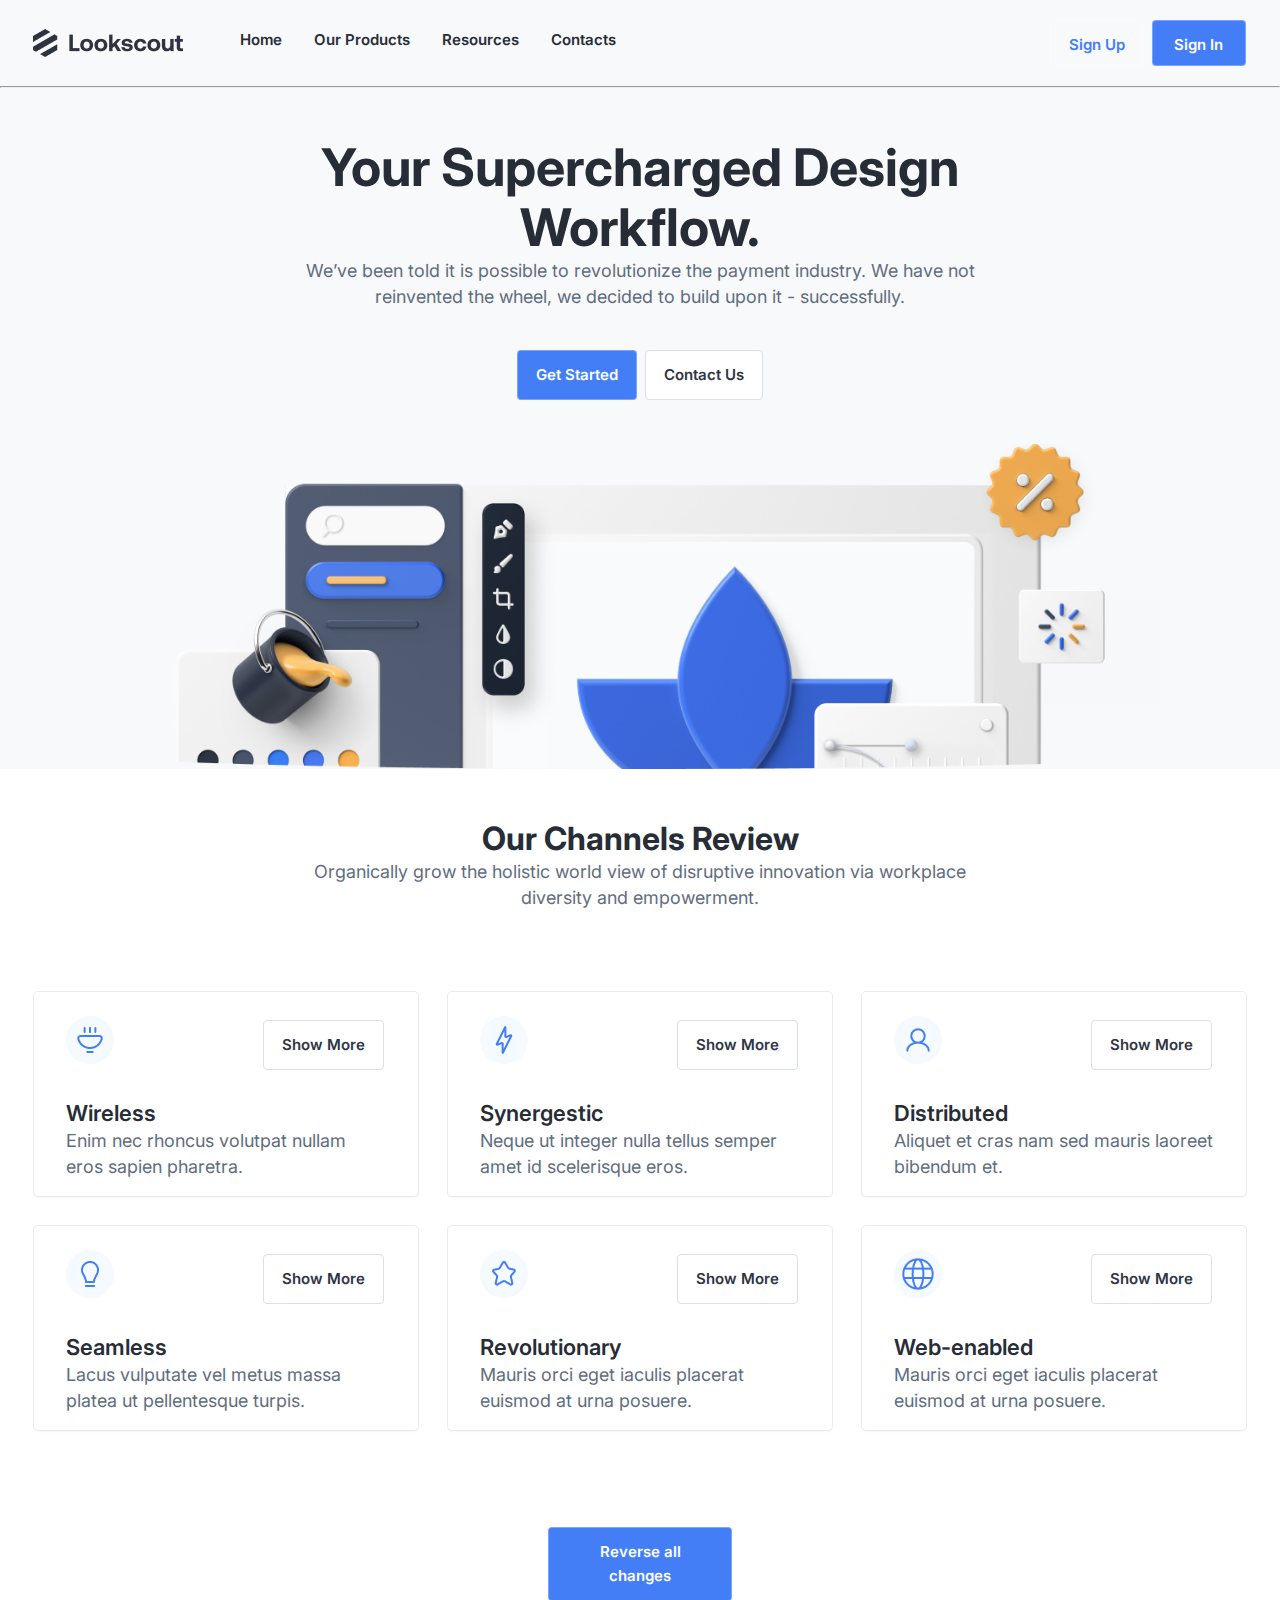
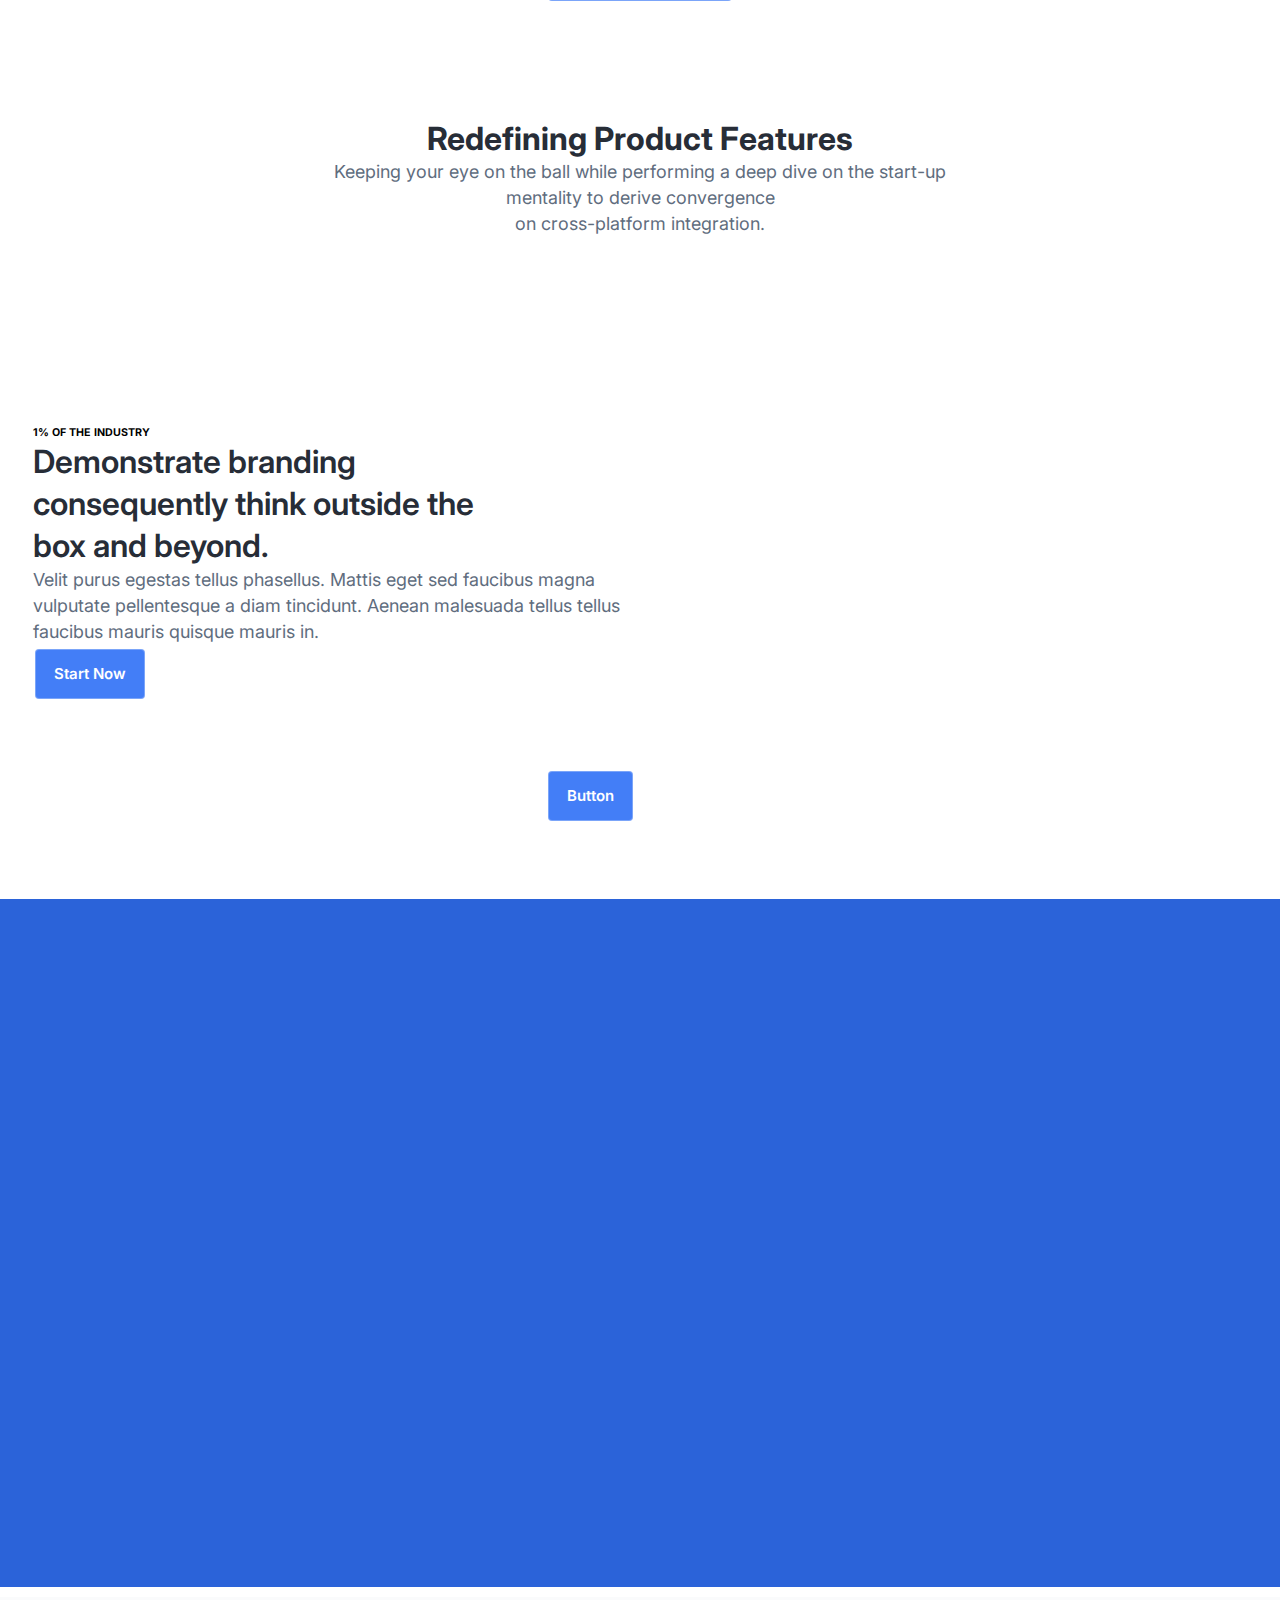
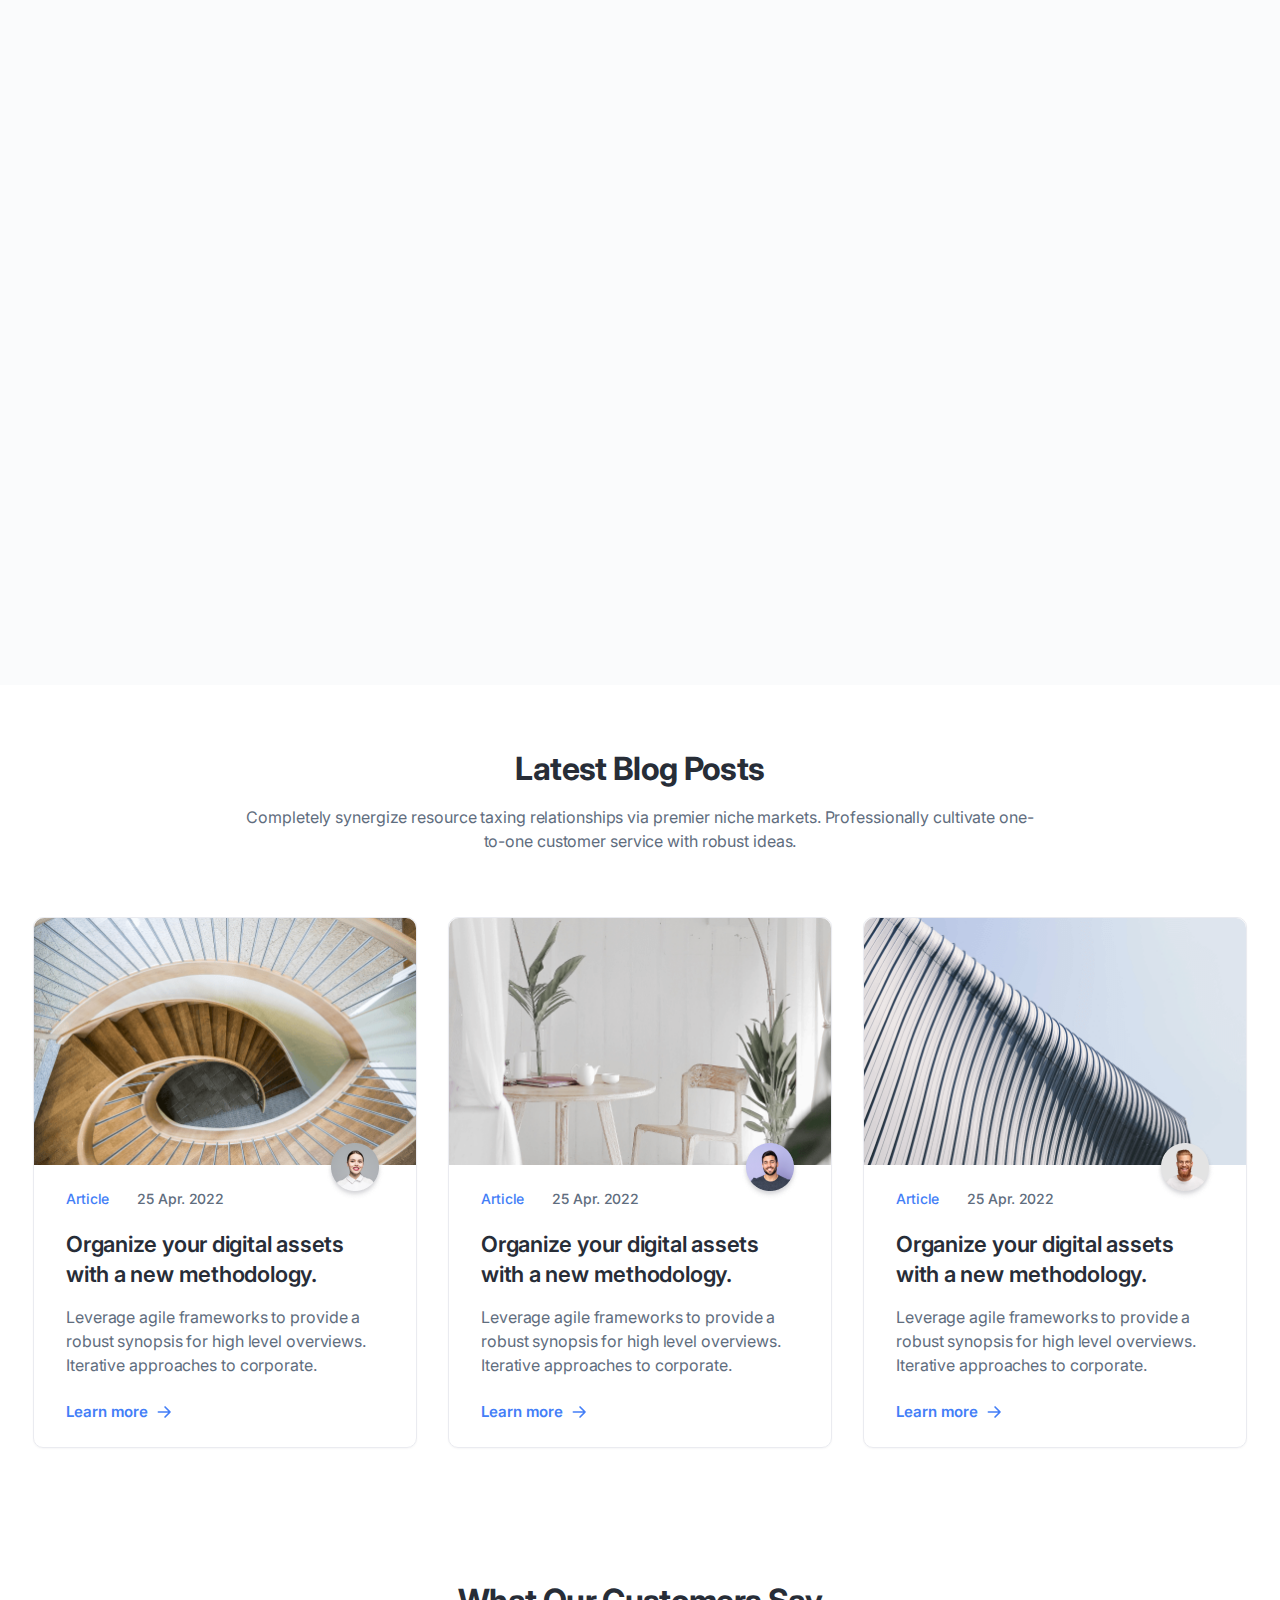
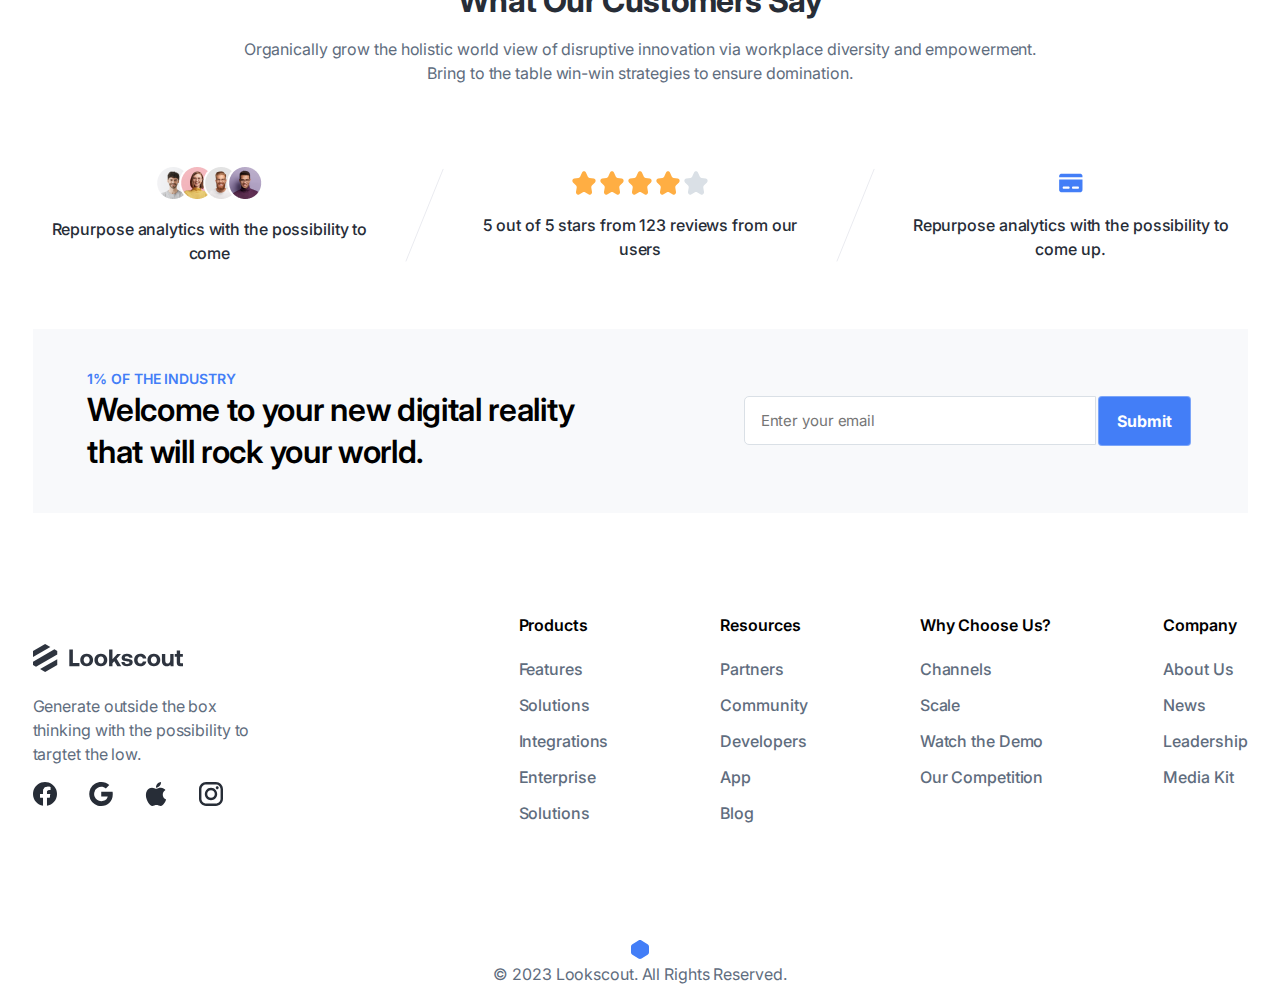
==== index.html @ 34b6b9ec "master duzeltme" ====
<!DOCTYPE html>
<html lang="en">

<head>
    <meta charset="UTF-8">
    <meta http-equiv="X-UA-Compatible" content="IE=edge">
    <meta name="viewport" content="width=device-width, initial-scale=1.0">

    <!-- Reset CSS -->
    <link rel="stylesheet" href="assets/css/reset.css">
    <!-- Desktop CSS -->
    <link rel="stylesheet" href="assets/css/desktop.css">
    <!-- Tablet CSS -->
    <link rel="stylesheet" href="assets/css/tablet.css">
    <!-- Phone CSS -->
    <link rel="stylesheet" href="assets/css/phone.css">

    <!-- Fonts -->
    <link rel="preconnect" href="https://fonts.googleapis.com">
    <link rel="preconnect" href="https://fonts.gstatic.com" crossorigin>
    <link href="https://fonts.googleapis.com/css2?family=Inter:wght@400;500;600;700&display=swap" rel="stylesheet">

    <link rel="stylesheet" href="https://cdnjs.cloudflare.com/ajax/libs/font-awesome/6.4.0/css/all.min.css"
        integrity="sha512-iecdLmaskl7CVkqkXNQ/ZH/XLlvWZOJyj7Yy7tcenmpD1ypASozpmT/E0iPtmFIB46ZmdtAc9eNBvH0H/ZpiBw=="
        crossorigin="anonymous" referrerpolicy="no-referrer" />
    <title>Document</title>
</head>

<body>

    <!-- Hero Area Start -->
    <div class="hero-area">
        <div class="container">
            <div class="navbar">
                <div class="navigation">
                    <div class="logo"><img src="./assets/img/Lookscout.png" alt="" /></div>
                    <ul>
                        <li><a href="">Home</a></li>
                        <li><a href="">Our Products</a></li>
                        <li>
                            <a href="">Resources <i class="fa-solid fa-chevron-down"></i></a>
                        </li>
                        <li><a href="">Contacts</a></li>
                    </ul>
                    <div class="main">
                        <a id="menu-icon" href="#"><i class="fa-solid fa-bars"></i></a>
                    </div>
                </div>
                <div class="users">
                    <button class="btn-transparent"><a href="">Sign Up</a></button>
                    <button class="btn-blue"><a href="">Sign In</a></button>
                </div>
            </div>
        </div>
        <hr>
        <!-- Hero Area End -->


        <!-- Channels Review Area Start -->

        <section class="our-channels-review">
            <div class="container">
                <div class="entry">
                    <div class="title">
                        <h1> Your Supercharged Design Workflow.</h1>
                        <p>We’ve been told it is possible to revolutionize the payment industry. We have not reinvented
                            the wheel, we decided to build upon it - successfully.</p>
                        <div class="buttons">
                            <button class="btn-blue"><a href="">Get Started</a></button>
                            <button class="btn-border"><a href="">Contact Us</a></button>
                        </div>
                    </div>
                    <div class="image"><img src="./assets/img/background.png" alt=""></div>
                </div>
            </div>
        </section>

        <!-- Channels Review Area End -->


        <!-- Product Features Area Start -->
        <section class="product-features">
            <div class="container">
                <div class="title">
                    <h2>Our Channels Review</h2>
                    <p>Organically grow the holistic world view of disruptive innovation via workplace diversity and
                        empowerment.</p>
                </div>
                <div class="cards">
                    <div class="card">
                        <div class="card-entry">
                            <img src="./assets/img/wireless.png" alt="">
                            <button class="btn-border"><a href="">Show More</a></button>
                        </div>
                        <div class="card-info">
                            <h4>Wireless</h4>
                            <p>Enim nec rhoncus volutpat nullam eros sapien pharetra.</p>
                        </div>
                    </div>
                    <div class="card">
                        <div class="card-entry">
                            <img src="./assets/img/electric.png" alt="">
                            <button class="btn-border"><a href="">Show More</a></button>
                        </div>
                        <div class="card-info">
                            <h4>Synergestic</h4>
                            <p>Neque ut integer nulla tellus semper amet id scelerisque eros.</p>
                        </div>
                    </div>
                    <div class="card">
                        <div class="card-entry">
                            <img src="./assets/img/user.png" alt="">
                            <button class="btn-border"><a href="">Show More</a></button>
                        </div>
                        <div class="card-info">
                            <h4>Distributed</h4>
                            <p>Aliquet et cras nam sed mauris laoreet bibendum et.</p>
                        </div>
                    </div>
                    <div class="card">
                        <div class="card-entry">
                            <img src="./assets/img/lamp.png" alt="">
                            <button class="btn-border"><a href="">Show More</a></button>
                        </div>
                        <div class="card-info">
                            <h4>Seamless</h4>
                            <p>Lacus vulputate vel metus massa platea ut pellentesque turpis.</p>
                        </div>
                    </div>
                    <div class="card">
                        <div class="card-entry">
                            <img src="./assets/img/star.png" alt="">
                            <button class="btn-border"><a href="">Show More</a></button>
                        </div>
                        <div class="card-info">
                            <h4>Revolutionary</h4>
                            <p>Mauris orci eget iaculis placerat euismod at urna posuere.</p>
                        </div>
                    </div>
                    <div class="card">
                        <div class="card-entry">
                            <img src="./assets/img/www.png" alt="">
                            <button class="btn-border"><a href="">Show More</a></button>
                        </div>
                        <div class="card-info">
                            <h4>Web-enabled</h4>
                            <p>Mauris orci eget iaculis placerat euismod at urna posuere.</p>
                        </div>
                    </div>
                    <div class="all-changes">
                        <button class="btn-blue"><a href="">Reverse all changes</a></button>
                    </div>
                </div>
            </div>
        </section>


        <!-- Product Features Area End -->
        <!--Redefining Product Features start-->
        <section class="RedefiningProductFeatures">
            <div class="container">
                <div class="area">
                    <div class="title2">
                        <h2>Redefining Product Features</h2>
                        <p>Keeping your eye on the ball while performing a deep dive on the start-up mentality to derive
                            convergence <br> on cross-platform integration.</p>
                    </div>
                    <div class="detail">
                        <div class="write">
                            <h6>1% OF THE INDUSTRY</h6>
                            <h3>Demonstrate branding <br> consequently think outside the <br>
                                box and beyond.</h3>
                            <p>Velit purus egestas tellus phasellus. Mattis eget sed faucibus magna <br> vulputate
                                pellentesque a diam tincidunt. Aenean malesuada tellus tellus <br> faucibus mauris
                                quisque mauris in.</p>
                            <button class="btn-blue"><a href="">Start Now <i
                                        class="fa-solid fa-arrow-right-long"></i></a></button>
                        </div>
                    </div>
                </div>

            </div>
            <div class="all-changes">
                <button class="btn-blue"><a href="">Button</a></button>
            </div>
        </section>
        <!--Redefining Product Features finish-->
        <!-- Branding Blue Area Start -->

        <section class="branding-blue">



        </section>

        <!-- Branding Blue Area End -->



        <!-- Branding White Area Start -->

        <section class="branding-white">
            <div class="container">

            </div>
        </section>

        <!-- Branding White Area End -->



        <!-- Blog Area Start -->

        <section class="blog">
            <div class="container">
                <div class="blog-header">
                    <h2>Latest Blog Posts</h2>
                    <p>Completely synergize resource taxing relationships via premier niche markets. Professionally
                        cultivate one-to-one customer service with robust ideas.</p>
                </div>
                <div class="blog-cards">
                    <div class="blog-card">
                        <div class="blog-card-img">
                            <img src="assets/img/blog-card-1.png" alt="">
                            <img src="assets/img/blog-avatar-1.png" alt="" class="blog-avatar">
                        </div>
                        <div class="blog-card-under">
                            <div class="article">
                                <h6>Article</h6>
                                <p>25 Apr. 2022</p>
                            </div>
                            <div class="blog-paragrph-container">
                                <h2>Organize your digital assets
                                    with a new methodology.</h2>
                                <p>Leverage agile frameworks to provide a robust synopsis for high level overviews.
                                    Iterative approaches to corporate.</p>
                            </div>
                            <div class="learnmore">
                                <a href="#">Learn more</a>
                                <a href="#"><img src="assets/img/arrow.svg" alt=""></a>
                            </div>
                        </div>
                    </div>
                    <div class="blog-card">
                        <div class="blog-card-img">
                            <img src="assets/img/blog-card-2.png" alt="">
                            <img src="assets/img/blog-avatar-2.png" alt="" class="blog-avatar">
                        </div>
                        <div class="blog-card-under">
                            <div class="article">
                                <h6>Article</h6>
                                <p>25 Apr. 2022</p>
                            </div>
                            <div class="blog-paragrph-container">
                                <h2>Organize your digital assets
                                    with a new methodology.</h2>
                                <p>Leverage agile frameworks to provide a robust synopsis for high level overviews.
                                    Iterative approaches to corporate.</p>
                            </div>
                            <div class="learnmore">
                                <a href="#">Learn more</a>
                                <a href="#"><img src="assets/img/arrow.svg" alt=""></a>
                            </div>
                        </div>
                    </div>
                    <div class="blog-card">
                        <div class="blog-card-img">
                            <img src="assets/img/blog-card-3.png" alt="">
                            <img src="assets/img/blog-avatar-3.png" alt="" class="blog-avatar">
                        </div>
                        <div class="blog-card-under">
                            <div class="article">
                                <h6>Article</h6>
                                <p>25 Apr. 2022</p>
                            </div>
                            <div class="blog-paragrph-container">
                                <h2>Organize your digital assets
                                    with a new methodology.</h2>
                                <p>Leverage agile frameworks to provide a robust synopsis for high level overviews.
                                    Iterative approaches to corporate.</p>
                            </div>
                            <div class="learnmore">
                                <a href="#">Learn more</a>
                                <a href="#"><img src="assets/img/arrow.svg" alt=""></a>
                            </div>
                        </div>
                    </div>
                </div>
            </div>
        </section>

        <!-- Blog Area End -->



        <!-- Customers Say Area Start -->

        <section class="customers-say">
            <div class="container">
                <div class="customer-header">
                    <h2>What Our Customers Say</h2>
                    <p>Organically grow the holistic world view of disruptive innovation via workplace diversity and
                        empowerment. Bring to the table win-win strategies to ensure domination.</p>
                </div>
                <div class="customer-under">
                    <div class="custumer-under-card">
                        <img src="assets/img/customer-under-1.png" alt="">
                        <p>Repurpose analytics with the possibility to come</p>
                    </div>
                    <img src="assets/img/Divider.svg" alt="" class="divider">
                    <div class="custumer-under-card">
                        <img src="assets/img/custumer-under-2.svg" alt="">
                        <p>5 out of 5 stars from 123 reviews from our users</p>
                    </div>
                    <img src="assets/img/Divider.svg" alt="" class="divider">
                    <div class="custumer-under-card">
                        <img src="assets/img/custumer-under-3.svg" alt="">
                        <p>Repurpose analytics with the possibility to come up.</p>
                    </div>
                </div>
            </div>
        </section>

        <!-- Customers Say Area End -->



        <!-- Submit Area Start -->

        <section class="submit">
            <div class="container">
                <div class="general-submit">
                    <div class="text-area">
                        <p>1% OF THE INDUSTRY</p>
                        <h5>Welcome to your new digital reality that will rock your world.</h5>
                    </div>
                    <div class="input-area">
                        <input type="text" placeholder="Enter your email">
                        <a href="#" class="btn-blue">Submit</a>
                    </div>
                </div>
            </div>
        </section>

        <!-- Submit Area End -->



        <!-- Footer Area Start -->


        <div class="container">


            <!-- Phone Footer Start -->

            <footer class="phone-footer">

                <div class="footer-up">
                    <img class="logo" src="assets/img/Lookscout1.svg" alt="Logo Icon">
                    <p>Generate outside the box thinking with the possibility
                        to targtet the low.</p>
                    <div class="footer-social">
                        <img src="assets/img/facebok.svg" alt="Facebook Icon">
                        <img src="assets/img/google.svg" alt="Facebook Icon">
                        <img src="assets/img/apple.svg" alt="Facebook Icon">
                        <img src="assets/img/instagram.svg" alt="Facebook Icon">
                    </div>

                    <div class="footer-mid">
                        <div class="footer-table">
                            <h6>Products</h6>
                            <a href="#">Features</a>
                            <a href="#">Solutions</a>
                            <a href="#">Integrations</a>
                            <a href="#">Enterprise</a>
                            <a href="#">Solutions</a>
                        </div>
                        <div class="footer-table">
                            <h6>Resources</h6>
                            <a href="#">Partners</a>
                            <a href="#">Community</a>
                            <a href="#">Developers</a>
                            <a href="#">App</a>
                            <a href="#">Blog</a>
                        </div>


                    </div>
                    <div class="footer-down">
                        <div class="footer-table">
                            <h6>Why Choose Us?</h6>
                            <a href="#">Channels</a>
                            <a href="#">Scale</a>
                            <a href="#">Watch the Demo</a>
                            <a href="#">Our Competition</a>
                        </div>
                        <div class="footer-table">
                            <h6>Company</h6>
                            <a href="#">About Us</a>
                            <a href="#">News</a>
                            <a href="#">Leadership</a>
                            <a href="#">Media Kit</a>
                        </div>
                    </div>
                </div>
                <div class="copyrate-phone">
                    <img src="assets/img/footer-Icon.svg" alt="Footer Icon">
                    <p>© 2023 Lookscout. All Rights Reserved.</p>
                </div>

            </footer>

            <!-- Phone Footer End -->

            <!-- Tablet Footer Start -->
            <footer class="tablet-footer">
                <div class="up-footer">
                    <div class="logo">
                        <img src="assets/img/Lookscout1.svg" alt="logo">
                        <p>Generate outside the box thinking with
                            the possibility to targtet the low.</p>
                    </div>
                    <div class="up-table">
                        <h6>About Us</h6>
                        <a href="#">Our Competition</a>
                        <a href="#">Channels</a>
                        <a href="#">Scale</a>
                        <a href="#">Watch the Demo</a>
                    </div>
                </div>

                <div class="down-footer">
                    <div class="down-table">
                        <h6>Products</h6>
                        <a href="#">Features</a>
                        <a href="#">Integrations</a>
                        <a href="#">Scale</a>
                        <a href="#">Solutions</a>
                    </div>
                    <div class="down-table">
                        <h6>Resources</h6>
                        <a href="#">Partners</a>
                        <a href="#">Developers</a>
                        <a href="#">Community</a>
                        <a href="#">Apps</a>
                    </div>
                    <div class="down-table">
                        <h6>Company</h6>
                        <a href="#">Apps</a>
                        <a href="#">Leadership</a>
                        <a href="#">News</a>
                    </div>
                </div>
                <div class="footer-icon">
                    <img src="assets/img/footer-Icon.svg" alt="Footer Icon">
                </div>
                <div class="copyrate-area">
                    <p>© 2023 Lookscout. All Rights Reserved.</p>
                    <div class="footer-social">
                        <img src="assets/img/facebok.svg" alt="Facebook Icon">
                        <img src="assets/img/google.svg" alt="Facebook Icon">
                        <img src="assets/img/apple.svg" alt="Facebook Icon">
                        <img src="assets/img/instagram.svg" alt="Facebook Icon">
                    </div>
                </div>
            </footer>

            <!-- Tablet Footer End -->

            <!-- Desktop Footer Start -->

            <footer class="footer-area">
                <div class="logo-social">
                    <img src="assets/img/Lookscout1.svg" alt="Logo Icon">
                    <p>Generate outside the box thinking with the possibility to targtet the low.</p>
                    <div class="social-icons">
                        <img src="assets/img/facebok.svg" alt="Facebook Icon">
                        <img src="assets/img/google.svg" alt="Facebook Icon">
                        <img src="assets/img/apple.svg" alt="Facebook Icon">
                        <img src="assets/img/instagram.svg" alt="Facebook Icon">
                    </div>
                </div>
                <div class="footer-deskp">
                    <div class="footer-table tablet-about">
                        <h6>About Us</h6>
                        <a href="#">Our Competition</a>
                        <a href="#">Channels</a>
                        <a href="#">Scale</a>
                        <a href="#">Watch the Demo</a>
                    </div>
                    <div class="footer-table">
                        <h6>Products</h6>
                        <a href="#">Features</a>
                        <a href="#">Solutions</a>
                        <a href="#">Integrations</a>
                        <a href="#">Enterprise</a>
                        <a href="#">Solutions</a>
                    </div>
                    <div class="footer-table">
                        <h6>Resources</h6>
                        <a href="#">Partners</a>
                        <a href="#">Community</a>
                        <a href="#">Developers</a>
                        <a href="#">App</a>
                        <a href="#">Blog</a>
                    </div>
                    <div class="footer-table">
                        <h6>Why Choose Us?</h6>
                        <a href="#">Channels</a>
                        <a href="#">Scale</a>
                        <a href="#">Watch the Demo</a>
                        <a href="#">Our Competition</a>
                    </div>
                    <div class="footer-table">
                        <h6>Company</h6>
                        <a href="#">About Us</a>
                        <a href="#">News</a>
                        <a href="#">Leadership</a>
                        <a href="#">Media Kit</a>
                    </div>
                </div>
            </footer>
            <div class="copyrate">
                <img src="assets/img/footer-Icon.svg" alt="Footer Icon">
                <p>© 2023 Lookscout. All Rights Reserved.</p>
            </div>
        </div>

        <!-- Desktop Footer End -->

        <!-- Footer Area End -->


</body>

</html>
---- assets/css/desktop.css ----
/* Hero Area Start */
/* list  start*/
hr {
  color: #f8f9fb;
}
.hero-area {
  width: 100%;
  height: 96px;
  background-color: #f8f9fb;
}

.navigation {
  display: flex;
  width: 640px;
  justify-content: space-between;
}
.navigation ul li {
  font-family: "Inter";
  font-weight: 600;
  font-size: 15px;
  line-height: 22px;
}
.navigation ul li a {
  color: #272d37;
}
#menu-icon {
  font-size: 35px;
  color: #fff;
  cursor: pointer;
  z-index: 1;
  display: none;
}
.navbar {
  display: flex;
  align-items: center;
  justify-content: space-between;
  height: 86px;
  background: none;
}
.navigation ul {
  display: flex;
  gap: 32px;
}
.users button {
  width: 94px;
  height: 46px;
  padding: 12px 18px;
}
.title {
  text-align: center;
  margin: 0 auto;
  height: 356px;
  padding: 50px 0;
  width: 684px;
}
.title h1 {
  align-items: center;
}
.title2 {
  text-align: center;
  margin: 0 auto;
  height: 356px;
  padding: 50px 0;
  width: 684px;
}
.title2 h1 {
  align-items: center;
}
.buttons {
  margin-top: 36px;
}

/* Hero Area End */

/* Channels Review Area Start */

.our-channels-review {
  background-color: #f8f9fb;
}

.cards {
  display: flex;
  flex-wrap: wrap;
  gap: 28px;
}
.product-features .title {
  height: 222px;
}
.card {
  width: 386px;
  height: 206px;
  border: 1px solid #eaebf0;
  box-shadow: 0px 1px 2px rgba(16, 24, 40, 0.04);
  border-radius: 5px;
  margin: 0 auto;
}
.card-entry {
  padding: 24px 0;
  width: 320px;
  display: flex;
  margin: 0 auto;
  justify-content: space-between;
}
.card-info {
  width: 320px;
  margin: 0 auto;
  text-align: start;
}
.card-entry img {
  width: 48px;
  height: 48px;
}
.all-changes {
  margin: 0 auto;
  padding: 64px 0;
  width: 188px;
}
/* Channels Review Area End */

/* Product Features Area Start */

/* Product Features Area End */

/* Branding Blue Area Start */

.branding-blue {
  background-color: #2b63d9;
  padding: 64px 0px;
  gap: 64px;
  height: 688px;
  margin-top: 10px;
}
.containr {
  display: flex;
  align-items: center;
  width: 1280px;
  padding: 0px 32px;
  flex-direction: row;
  gap: 80px;
}
.item {
  color: white;
  font-size: 30px;
}
.box {
  width: 576px;
  height: 126px;
  font-family: "Inter";
  font-style: normal;
  font-weight: 600;
  font-size: 32px;
  line-height: 42px;
  color: #ffffff;
  flex: none;
  order: 0;
  flex-grow: 0;
  margin-top: 30px;
}
.branding h5 {
  width: 146px;
  height: 20px;
  font-family: "Inter";
  font-style: normal;
  font-weight: 600;
  font-size: 14px;
  line-height: 20px;
  letter-spacing: -0.1px;
  color: #ffffff;
  flex: none;
  order: 0;
  flex-grow: 0;
}

.Velit {
  width: 576px;
  height: 72px;
  font-family: "Inter";
  font-style: normal;
  font-weight: 400;
  font-size: 16px;
  line-height: 24px;
  color: #b1ccfb;
  flex: none;
  order: 1;
  align-self: stretch;
  flex-grow: 0;
  margin-top: 20px;
}
.buttonn {
  display: flex;
  flex-direction: row;
  justify-content: center;
  align-items: center;
  padding: 12px 18px;
  gap: 6px;
  width: 133px;
  height: 46px;
  background: #437ef7;
  border-radius: 6px;
  flex: none;
  order: 1;
  flex-grow: 0;
  font-family: "Inter";
  font-style: normal;
  color: aliceblue;
  margin-top: 20px;
}

/* Branding Blue Area End */

/* Branding White Area Start */

.branding-white {
  display: flex;
  flex-direction: column;
  justify-content: center;
  align-items: center;
  padding: 64px 0px;
  gap: 64px;
  height: 688px;
  background: #fafbfc;
  flex: none;
  order: 4;
  flex-grow: 0;
  margin-top: 10px;
}
.demons h6 {
  font-family: "Inter";
  font-style: normal;
  font-weight: 600;
  font-size: 32px;
  line-height: 42px;
  color: #272d37;
  flex: none;
  order: 0;
  align-self: stretch;
  flex-grow: 0;
}

.demons p {
  width: 532px;
  height: 72px;
  font-family: "Inter";
  font-style: normal;
  font-weight: 400;
  font-size: 16px;
  line-height: 24px;

  color: #5f6d7e;
  flex: none;
  order: 1;
  align-self: stretch;
  flex-grow: 0;
}
.demons ul {
  width: 506px;
  height: 24px;
  font-family: "Inter";
  font-style: normal;
  font-weight: 400;
  font-size: 16px;
  line-height: 24px;
  color: #5f6d7e;
  flex: none;
  order: 1;
  flex-grow: 1;
}
.branding-white img {
  width: 560px;
  height: 560px;
  flex: none;
  order: 0;
  align-self: stretch;
  flex-grow: 1;
}
/* Branding White Area End */

/* Blog Area Start */

.blog-header {
  padding: 64px 0;
}

.blog-header h2 {
  font-weight: 700;
  font-size: 32px;
  line-height: 40px;
  text-align: center;
  letter-spacing: -0.02em;
}

.blog-header p {
  margin: 16px auto 0;
  text-align: center;
  font-weight: 400;
  font-size: 16px;
  line-height: 24px;
  letter-spacing: -0.1px;
  color: #5f6d7e;
  width: 800px;
}

.blog-cards {
  gap: 31px;
  justify-content: center;
  display: flex;
  flex-wrap: wrap;
  margin-bottom: 69px;
}

.blog-card {
  box-shadow: 0px 1px 2px rgba(16, 24, 40, 0.04);
  border-radius: 10px;
  border: 1px solid #eaebf0;
  width: 384px;
}

.blog-avatar {
  position: absolute;
  right: 32px;
  top: 224px;
}

.blog-card-img {
  position: relative;
}

.blog-card-img img {
  border-radius: 10px 10px 0 0;
}

.blog-card-under {
  margin: 24px 32px;
  width: 320px;
}

.article {
  display: flex;
  align-items: center;
  gap: 28px;
}

.article h6 {
  color: #437ef7;
  font-weight: 500;
  font-size: 14px;
  line-height: 20px;
  letter-spacing: -0.1px;
}

.article p {
  font-weight: 500;
  font-size: 14px;
  line-height: 20px;
  text-align: right;
  letter-spacing: -0.1px;
  color: #5f6d7e;
}

.learnmore {
  display: flex;
  color: #437ef7;
  align-items: center;
  gap: 6px;
  margin-top: 24px;
}

.learnmore a {
  color: #437ef7;
  font-family: "Inter";
  font-weight: 600;
  font-size: 15px;
  line-height: 22px;
  text-decoration: none;
}

.blog-paragrph-container h2 {
  margin-top: 20px;
  font-weight: 600;
  font-size: 22px;
  line-height: 30px;
  letter-spacing: -0.01em;
  color: #272d37;
}

.blog-paragrph-container p {
  margin-top: 16px;
  font-weight: 400;
  font-size: 16px;
  line-height: 24px;
  letter-spacing: -0.1px;
  color: #5f6d7e;
}
/* Blog Area End */

/* Customers Say Area Start */

.customer-header {
  padding: 64px 0;
}

/* .divider {
    border: 1px solid #EAEBF0;
    transform: rotate(20deg);
} */

.customer-header h2 {
  font-weight: 700;
  font-size: 32px;
  line-height: 40px;
  text-align: center;
  letter-spacing: -0.02em;
}

.customer-header p {
  font-weight: 400;
  font-size: 16px;
  line-height: 24px;
  text-align: center;
  letter-spacing: -0.1px;
  width: 800px;
  margin: 16px auto;
}

.custumer-under-card img {
  margin: 0 auto;
}

.customer-under {
  align-items: center;
  display: flex;
  flex-wrap: wrap;
  padding-bottom: 64px;
  justify-content: space-around;
}

.custumer-under-card p {
  margin-top: 16px;
  width: 316px;
  font-weight: 500;
  font-size: 16px;
  line-height: 24px;
  text-align: center;
  letter-spacing: -0.1px;
  color: #272d37;
}

/* Customers Say Area End */

/* Submit Area Start */
.general-submit {
  background-color: #f8f9fb;
  display: flex;
  justify-content: space-around;
  align-items: center;
}

.text-area {
  flex-basis: 45%;
}

.text-area p {
  padding-top: 40px;
  font-size: 14px;
  font-weight: 600;
  line-height: 20px;
  letter-spacing: -0.10000000149011612px;
  color: #437ef7;
}

.text-area h5 {
  padding-bottom: 40px;
  font-size: 32px;
  font-weight: 600;
  line-height: 42px;
  letter-spacing: -0.01em;
}

.input-area {
  display: flex;
  align-items: center;
  justify-content: stretch;
}

.input-area input {
  height: 49px;
  width: 352px;
  border: 1px solid #dae0e6;
  border-radius: 5px 0 0 5px;
  padding: 12px 16px 12px 16px;
}

.input-area :placeholder-shown {
  font-family: Inter;
  font-size: 15px;
  font-weight: 400;
  line-height: 22px;
  letter-spacing: -0.10000000149011612px;
}
/* Submit Area End */

/* Footer Area Start */

.tablet-footer {
  display: none;
}

.phone-footer {
  display: none;
}

.footer-area {
  display: flex;
  justify-content: space-between;
  align-items: center;
  padding-top: 100px;
  padding-bottom: 100px;
}

.social-icons {
  display: flex;
  align-items: start;
  justify-content: start;
  gap: 32px;
}

.footer-deskp {
  display: flex;
  justify-content: space-between;
  width: 60%;
}

.logo-social {
  width: 20%;
}

.logo-social p {
  text-align: start;
  font-size: 16px;
  font-weight: 400;
  line-height: 24px;
  letter-spacing: -0.10000000149011612px;
  color: #5f6d7e;
  display: flex;
  flex-direction: column;
  padding-top: 22px;
  padding-bottom: 16px;
}

.footer-table {
  display: flex;
  flex-direction: column;
}

.footer-table h6 {
  font-size: 16px;
  font-weight: 600;
  line-height: 24px;
  letter-spacing: -0.10000000149011612px;
  padding-bottom: 20px;
}

.footer-table a {
  text-decoration: none;
  color: #5f6d7e;
  font-size: 16px;
  font-weight: 500;
  line-height: 24px;
  letter-spacing: -0.10000000149011612px;
  padding-bottom: 12px;
}

.tablet-about {
  display: none;
}

.copyrate p {
  font-size: 16px;
  font-weight: 400;
  line-height: 24px;
  letter-spacing: -0.10000000149011612px;
  color: #5f6d7e;
}

.copyrate {
  display: flex;
  flex-direction: column;
  align-items: center;
}

.copyrate img {
  width: 24px;
  height: 25.71px;
}

/* Footer Area End */
---- assets/css/tablet.css ----
@media (max-width: 704px) {
  .container {
    margin: 0 auto;
    max-width: 704px;
  }
  /* Hero Area Start */
  #menu-icon {
    display: block;
    color: #272d37;
  }
  .navigation ul {
    display: none;
  }
  .users {
    display: none;
  }
  /* Hero Area End */

  /* Channels Review Area Start */
  .title {
    width: auto;
    height: auto;
  }
  .title2 {
    width: auto;
  }
  .cards {
    margin-left: 6px;
    gap: 22px;
  }
  .card {
    width: 336px;
  }
  .detail {
    height: 986px;
    background-image: url(../img/paying2.png);
    background-size: 100%;
    background-position: 0 0;
  }
  .all-changes {
    display: none;
  }
  .write h6 {
    margin-top: 291px;
  }
  /* Channels Review Area End */

  /* Product Features Area Start */

  /* Product Features Area End */

  /* Branding Blue Area Start */
  .containr {
    width: 704px;
    height: 460px;
  }
  .branding h5 {
    width: 146px;
    height: 20px;
  }
  .box {
    width: 704px;
    height: 84px;
  }

  /* Branding Blue Area End */

  /* Branding White Area Start */
  .demons img {
    width: 704px;
    height: 460px;
  }
  .demons h6 {
    width: 146px;
    height: 20px;
  }
  .demons p {
    width: 704px;
    height: 84px;
  }
  .Demons {
    width: 704px;
    height: 48px;
  }
  /* Branding White Area End */

  /* Blog Area Start */
  .blog-header {
    padding: 48px 0 32px;
  }

  .blog-header p {
    width: 100%;
  }

  .blog-cards {
    justify-content: center;
    flex-wrap: wrap;
    gap: 32px;
  }

  .blog-card {
    width: 336px;
  }

  .blog-card-under {
    width: 272px;
  }
  /* Blog Area End */

  /* Customers Say Area Start */

  .customer-header {
    padding: 40px 0;
  }

  .customer-header p {
    width: 100%;
  }

  .custumer-under-card p {
    width: 209px;
  }

  .divider {
    display: none;
  }

  /* Customers Say Area End */

  /* Submit Area Start */
  .general-submit {
    display: flex;
    flex-wrap: wrap;
  }
  .container {
    margin: 0 auto;
    max-width: 704px;
  }
  .input-area input {
    width: 552px;
  }
  .input-area {
    padding-bottom: 40px;
  }
  .text-area {
    flex-basis: 90%;
  }

  /* Submit Area End */

  /* Footer Area Start */

  /* .footer-deskp {
    display: flex;
    flex-wrap: wrap-reverse;
    justify-content: end;
  }

  .footer-table{
    flex: 0 0 auto;
    width: 30%;
  } */

  .phone-footer {
    display: none;
  }

  .tablet-footer {
    display: block;
  }

  .footer-area {
    display: none;
  }
  .copyrate {
    display: none;
  }

  .tablet-footer {
    padding-top: 120px;
  }

  .up-footer {
    display: flex;
    justify-content: space-between;
    padding-bottom: 30px;
  }

  .up-footer img {
    padding-bottom: 30px;
  }

  .up-table {
    width: 100%;
    display: flex;
    flex-direction: column;
    align-items: center;
  }

  .logo {
    padding-top: 20px;
  }

  .logo p {
    font-size: 16px;
    font-weight: 400;
    line-height: 24px;
    letter-spacing: -0.10000000149011612px;
    color: #5f6d7e;
  }

  .up-table h6 {
    font-size: 16px;
    font-weight: 600;
    line-height: 24px;
    letter-spacing: -0.10000000149011612px;
    padding-bottom: 24px;
  }

  .up-table a {
    font-size: 16px;
    font-weight: 600;
    line-height: 24px;
    letter-spacing: -0.10000000149011612px;
    color: #5f6d7e;
    text-decoration: none;
    padding-bottom: 12px;
  }

  .down-table h6 {
    font-size: 16px;
    font-weight: 600;
    line-height: 24px;
    letter-spacing: -0.10000000149011612px;
    padding-bottom: 24px;
  }

  .down-table a {
    font-size: 16px;
    font-weight: 600;
    line-height: 24px;
    letter-spacing: -0.10000000149011612px;
    color: #5f6d7e;
    text-decoration: none;
    padding-bottom: 12px;
  }

  .down-footer {
    display: flex;
    width: 78%;
    justify-content: space-between;
    padding-bottom: 30px;
  }

  .down-table {
    display: flex;
    flex-direction: column;
  }

  .footer-icon {
    display: flex;
    justify-content: center;
  }

  .footer-icon img {
    width: 24px;
    height: 25.71px;
  }

  .copyrate-area {
    display: flex;
    justify-content: space-between;
  }

  .copyrate-area p {
    font-size: 14px;
    font-weight: 400;
    line-height: 20px;
    letter-spacing: -0.10000000149011612px;
    color: #5f6d7e;
  }

  .footer-social {
    display: flex;
    gap: 20px;
    width: 50%;
    justify-content: center;
  }

  .footer-social img {
    gap: 20px;
  }
  /* Footer Area End */
}
---- assets/css/phone.css ----
@media (max-width: 345px) {
  .container {
    margin: 0 auto;
    max-width: 345px;
  }
  /* Hero Area Start */

  /* Hero Area End */

  /* Channels Review Area Start */
  .title2 {
    width: 341px;
    height: 270px;
  }
  .title {
    width: 341px;
    height: auto;
  }
  h1 {
    font-weight: 600;
    font-size: 36px;
    line-height: 44px;
  }
  h3 {
    font-size: 28px;
    line-height: 36px;
  }
  p {
    font-size: 16px;
    line-height: 24px;
  }
  .buttons {
    display: grid;
  }
  .detail {
    height: 900px;
    background-image: url(../img/paying2.png);
    background-size: 100%;
    background-position: 0 0;
  }
  .all-changes {
    display: none;
  }
  .write h6 {
    margin-top: -27px;
  }
  /* Channels Review Area End */

  /* Product Features Area Start */

  /* Product Features Area End */

  /* Branding Blue Area Start */
  .containr {
    width: 343px;
    height: 343px;
  }
  .branding h5 {
    width: 146px;
    height: 20px;
  }
  .box {
    width: 343px;
    height: 144px;
  }

  .Velit {
    width: 343px;
    height: 120px;
  }

  .button {
    width: 133px;
    height: 46px;
  }

  /* Branding Blue Area End */

  /* Branding White Area Start */
  .demons img {
    width: 343px;
    height: 343px;
  }
  .demons h6 {
    width: 146px;
    height: 20px;
  }
  .demons p {
    width: 343px;
    height: 144px;
  }
  .Demons {
    width: 343px;
    height: 120px;
  }
  /* Branding White Area End */

  /* Blog Area Start */
  .blog-header {
    padding: 32px 0 24px;
  }

  .blog-header p {
    width: 100%;
  }

  .blog-cards {
    justify-content: center;
    flex-wrap: wrap;
    gap: 16px;
  }

  .blog-card {
    width: 343px;
  }

  .blog-paragrph-container h2 {
    font-weight: 600;
    font-size: 20px;
    line-height: 28px;
  }

  /* Blog Area End */

  /* Customers Say Area Start */
  .customer-header h2 {
    font-size: 24px;
    line-height: 32px;
  }

  .divider {
    display: none;
  }

  .customer-under {
    flex-wrap: wrap;
    justify-content: center;
  }

  .customer-under {
    gap: 90px;
  }

  .custumer-under-card p {
    width: 100%;
  }
  /* Customers Say Area End */

  /* Submit Area Start */
  .container {
    margin: 0 auto;
    max-width: 345px;
  }
  .text-area h5 {
    font-size: 28px;
    font-weight: 600;
    line-height: 36px;
    letter-spacing: -0.02em;
  }
  .input-area {
    display: grid;
    flex-wrap: wrap;
    justify-content: center;
  }
  .input-area input {
    width: auto;
    border-radius: 6px;
  }
  .input-area a {
    width: 311px;
  }
  /* Submit Area End */

  /* Footer Area Start */
  .phone-footer {
    display: block;
  }

  .tablet-footer {
    display: none;
  }

  .footer-area {
    display: none;
  }

  .footer-up .logo {
    padding-bottom: 22px;
  }

  .footer-up p {
    padding-bottom: 24px;
  }

  .footer-mid {
    display: flex;
    width: 80%;
    justify-content: space-between;
    padding-bottom: 24px;
  }

  .footer-down {
    display: flex;
    width: 80%;
    justify-content: space-between;
  }

  .footer-social {
    display: flex;
    width: 100%;
    justify-content: space-around;
    padding-bottom: 24px;
  }

  .copyrate-phone p {
    font-size: 16px;
    font-weight: 400;
    line-height: 24px;
    letter-spacing: -0.10000000149011612px;
    color: #5f6d7e;
  }

  .copyrate-phone {
    display: flex;
    flex-direction: column;
    align-items: center;
  }

  .copyrate-phone img {
    width: 24px;
    height: 25.71px;
  }

  /* Footer Area End */
}
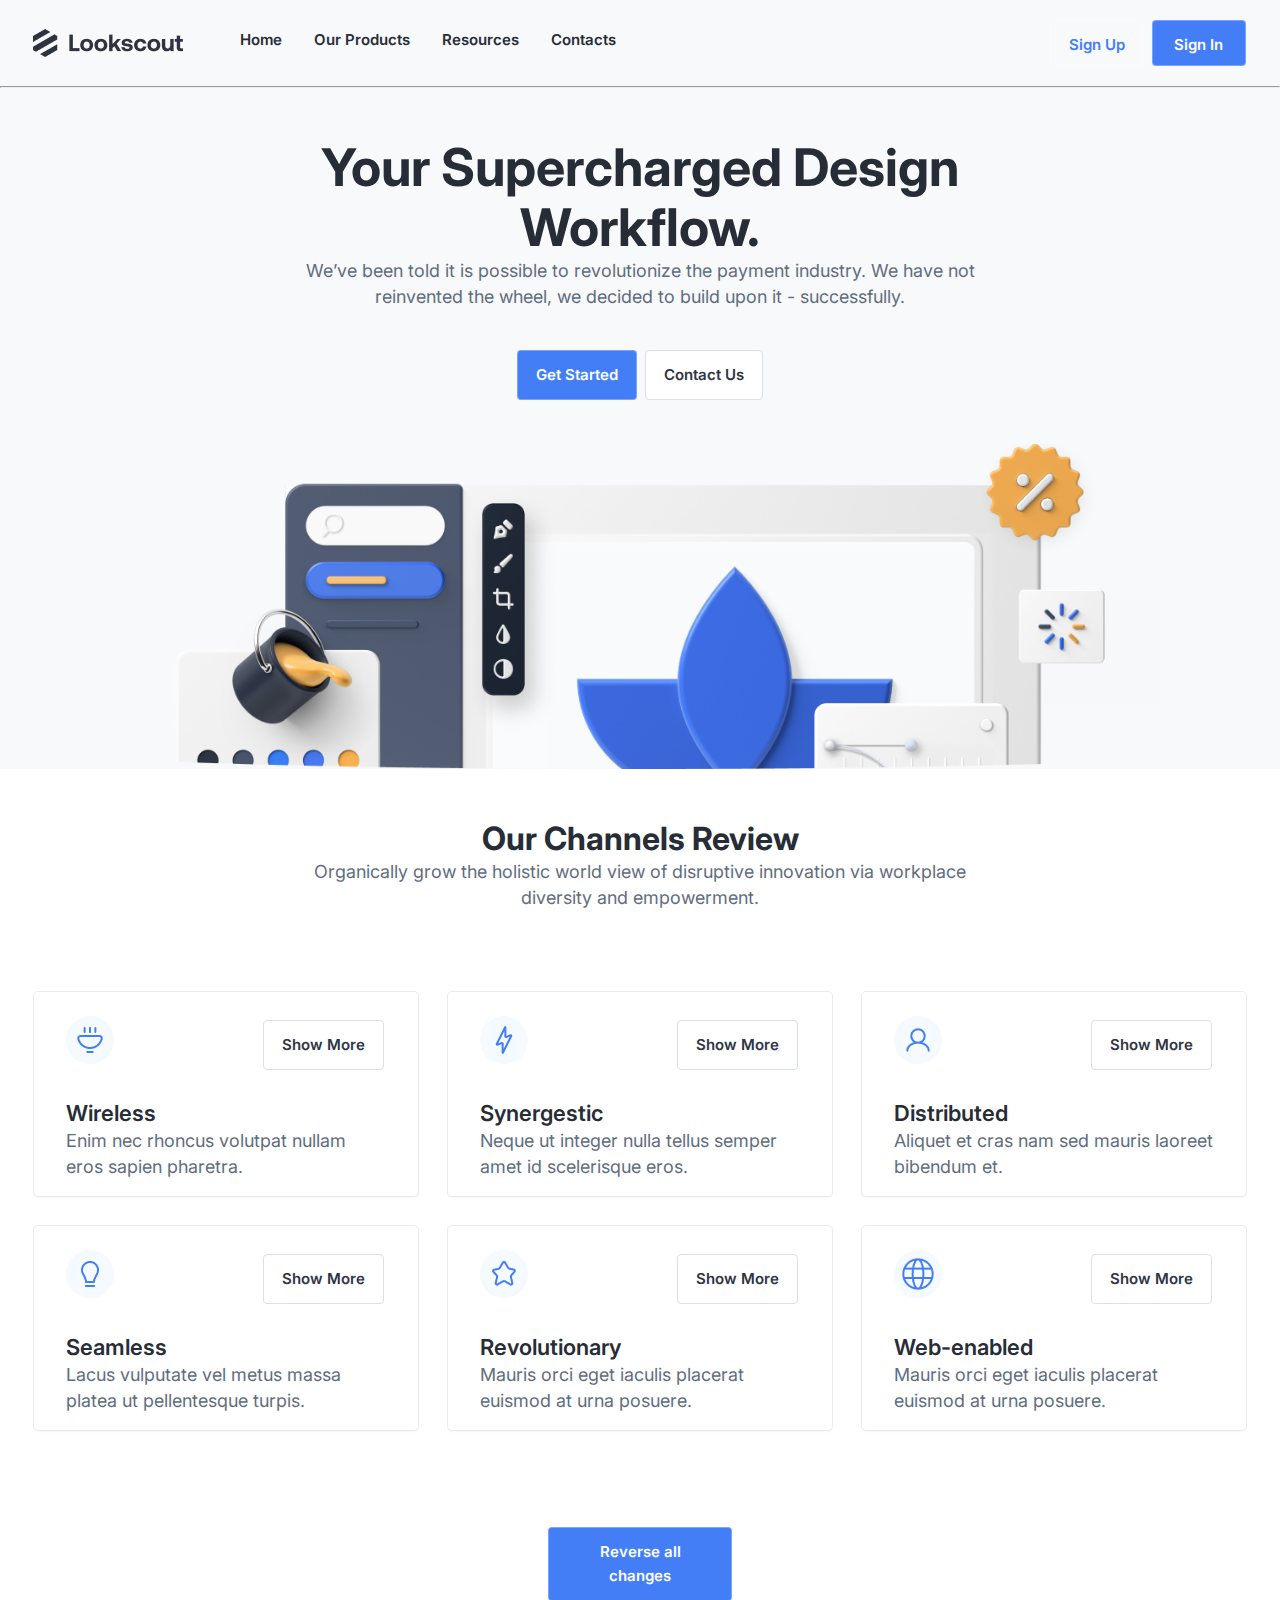
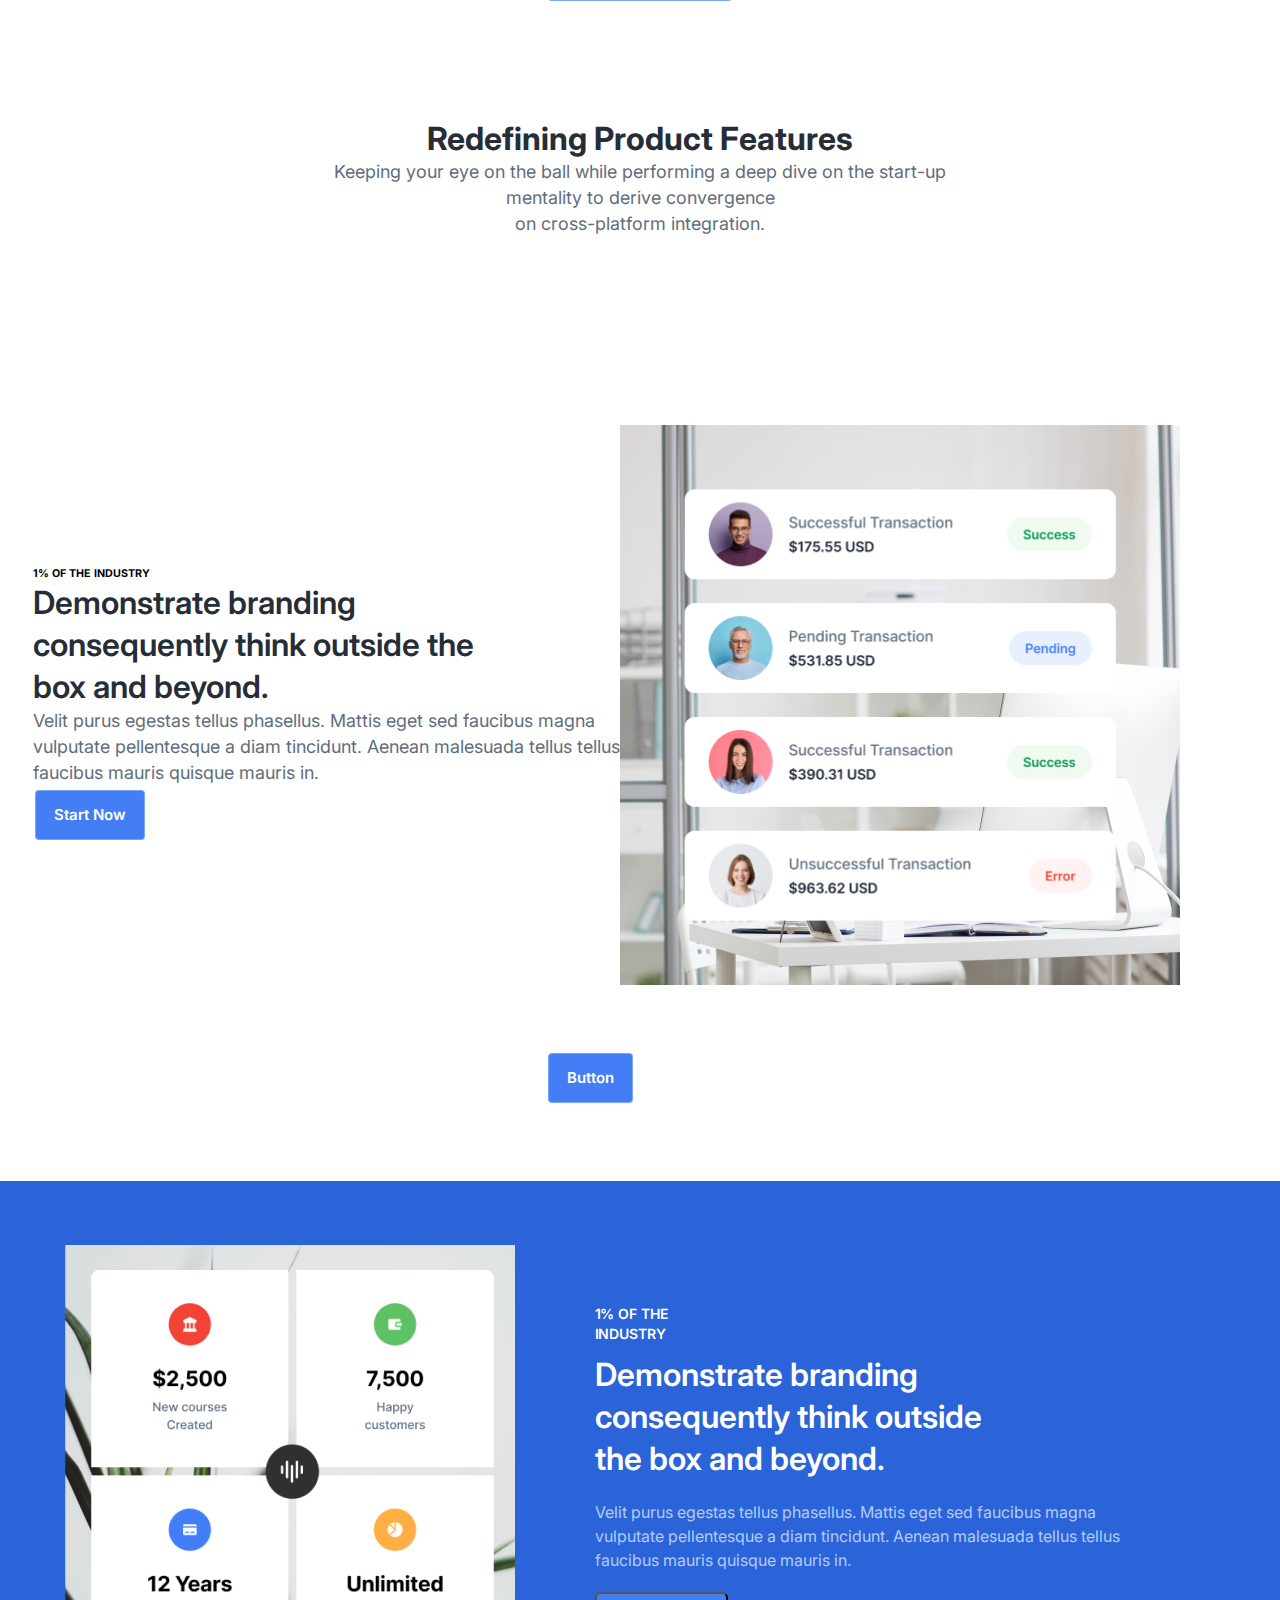
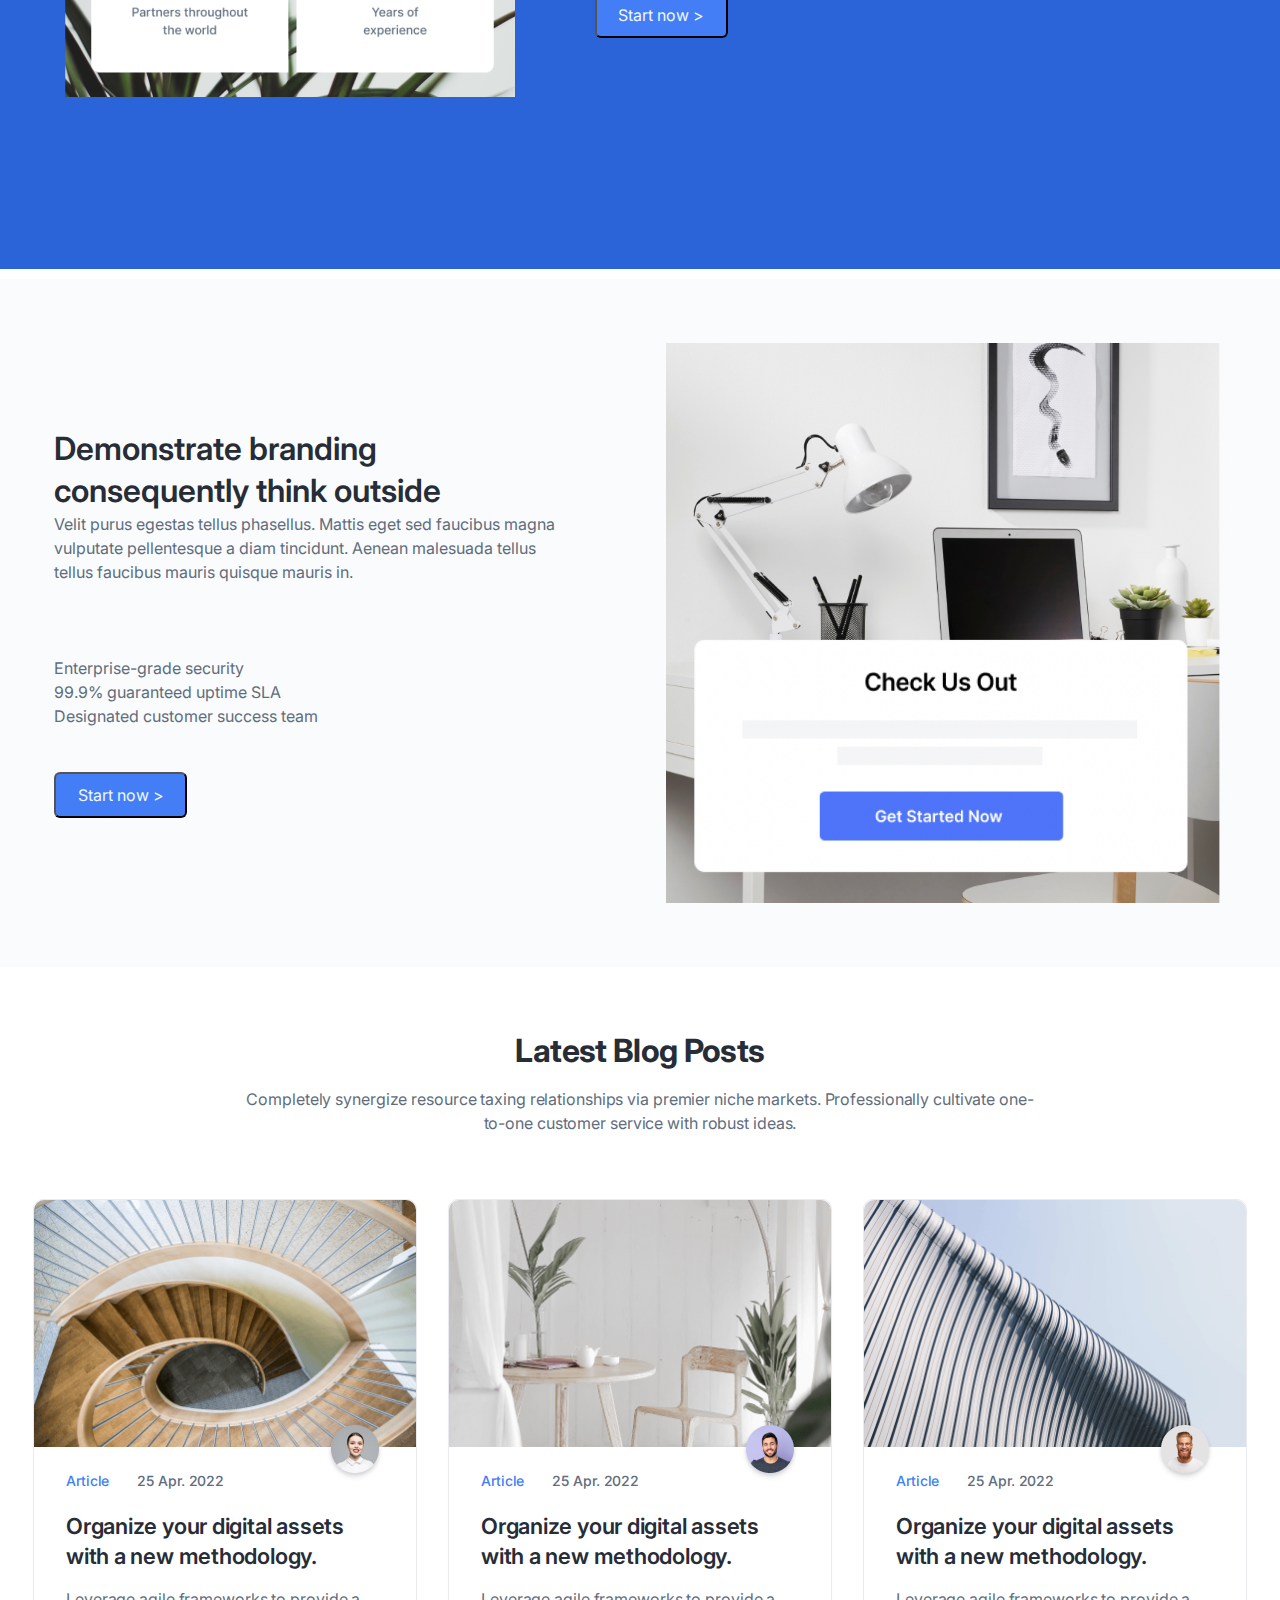
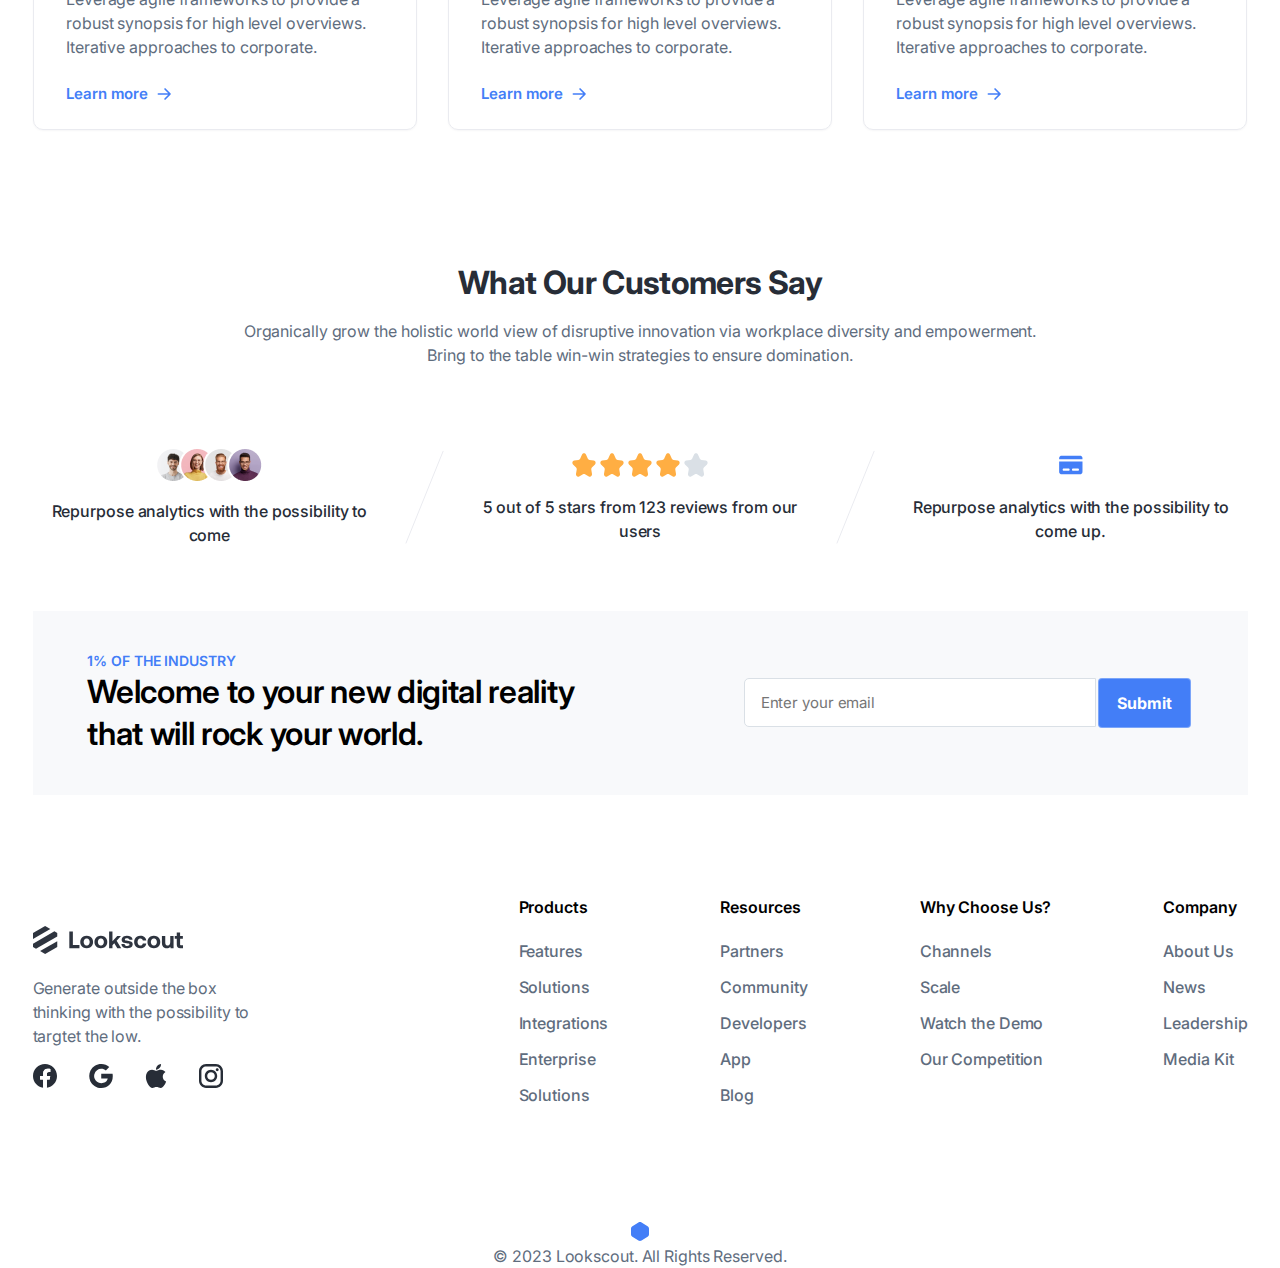
==== commit 8153b8a4: "son push" ====
--- a/index.html
+++ b/index.html
@@ -5,7 +5,6 @@
     <meta charset="UTF-8">
     <meta http-equiv="X-UA-Compatible" content="IE=edge">
     <meta name="viewport" content="width=device-width, initial-scale=1.0">
-
     <!-- Reset CSS -->
     <link rel="stylesheet" href="assets/css/reset.css">
     <!-- Desktop CSS -->
@@ -14,7 +13,6 @@
     <link rel="stylesheet" href="assets/css/tablet.css">
     <!-- Phone CSS -->
     <link rel="stylesheet" href="assets/css/phone.css">
-
     <!-- Fonts -->
     <link rel="preconnect" href="https://fonts.googleapis.com">
     <link rel="preconnect" href="https://fonts.gstatic.com" crossorigin>
@@ -174,11 +172,11 @@
                                 pellentesque a diam tincidunt. Aenean malesuada tellus tellus <br> faucibus mauris
                                 quisque mauris in.</p>
                             <button class="btn-blue"><a href="">Start Now <i
-                                        class="fa-solid fa-arrow-right-long"></i></a></button>
-                        </div>
-                    </div>
-                </div>
-
+                                        class="fa-solid fa-arrow-right-long"></i></a></button>                              
+                        </div>
+                        <img src="assets/img/paying.png" alt="">
+                    </div>
+                </div>
             </div>
             <div class="all-changes">
                 <button class="btn-blue"><a href="">Button</a></button>
@@ -188,9 +186,30 @@
         <!-- Branding Blue Area Start -->
 
         <section class="branding-blue">
-
-
-
+            <div class="container">
+                <div class="containr">
+                    <span class="item">
+                        <img src="assets/img/years.png" alt="" />
+                    </span>
+                    <div class="branding">
+                        <h5>1% OF THE INDUSTRY </h5>
+                        <p class="box">
+                            Demonstrate branding <br />
+                            consequently think outside <br />
+                            the box and beyond.
+                        </p>
+
+                        <p class="Velit">
+                            Velit purus egestas tellus phasellus. Mattis eget sed faucibus magna
+                            <br />
+                            vulputate pellentesque a diam tincidunt. Aenean malesuada tellus
+                            tellus <br />
+                            faucibus mauris quisque mauris in.
+                        </p>
+                        <button class="buttonn">Start now &gt</button>
+                    </div>
+                </div>
+            </div>
         </section>
 
         <!-- Branding Blue Area End -->
@@ -200,8 +219,31 @@
         <!-- Branding White Area Start -->
 
         <section class="branding-white">
-            <div class="container">
-
+            <div class="containr">
+                <div class="demons">
+                    <h6>
+                        Demonstrate branding <br />
+                        consequently think outside
+                    </h6>
+                    <p>
+                        Velit purus egestas tellus phasellus. Mattis eget sed faucibus magna
+                        <br />
+                        vulputate pellentesque a diam tincidunt. Aenean malesuada tellus
+                        <br />
+                        tellus faucibus mauris quisque mauris in.
+                    </p>
+
+                    <p class="Demons">
+                    <ul>
+                        <li> Enterprise-grade security</li>
+                        <li> 99.9% guaranteed uptime SLA</li>
+                        <li> Designated customer success team</li>
+                    </ul>
+                    </p>
+
+                    <button class="buttonn">Start now &gt</button>
+                </div>
+                <img src="assets/img/pc.png" alt="">
             </div>
         </section>
 
--- a/assets/css/desktop.css
+++ b/assets/css/desktop.css
@@ -119,6 +119,12 @@
 
 /* Product Features Area Start */
 
+.detail {
+  display: flex;
+  align-items: center;
+
+}
+
 /* Product Features Area End */
 
 /* Branding Blue Area Start */
@@ -133,7 +139,6 @@
 .containr {
   display: flex;
   align-items: center;
-  width: 1280px;
   padding: 0px 32px;
   flex-direction: row;
   gap: 80px;
--- a/assets/css/tablet.css
+++ b/assets/css/tablet.css
@@ -1,4 +1,4 @@
-@media (max-width: 704px) {
+@media (max-width: 768px) {
   .container {
     margin: 0 auto;
     max-width: 704px;
--- a/assets/css/phone.css
+++ b/assets/css/phone.css
@@ -1,4 +1,4 @@
-@media (max-width: 345px) {
+@media (max-width: 375px) {
   .container {
     margin: 0 auto;
     max-width: 345px;
@@ -150,7 +150,8 @@
   .container {
     margin: 0 auto;
     max-width: 345px;
-  }
+  } 
+  
   .text-area h5 {
     font-size: 28px;
     font-weight: 600;
@@ -162,7 +163,9 @@
     flex-wrap: wrap;
     justify-content: center;
   }
+
   .input-area input {
+    width: 303px;
     width: auto;
     border-radius: 6px;
   }
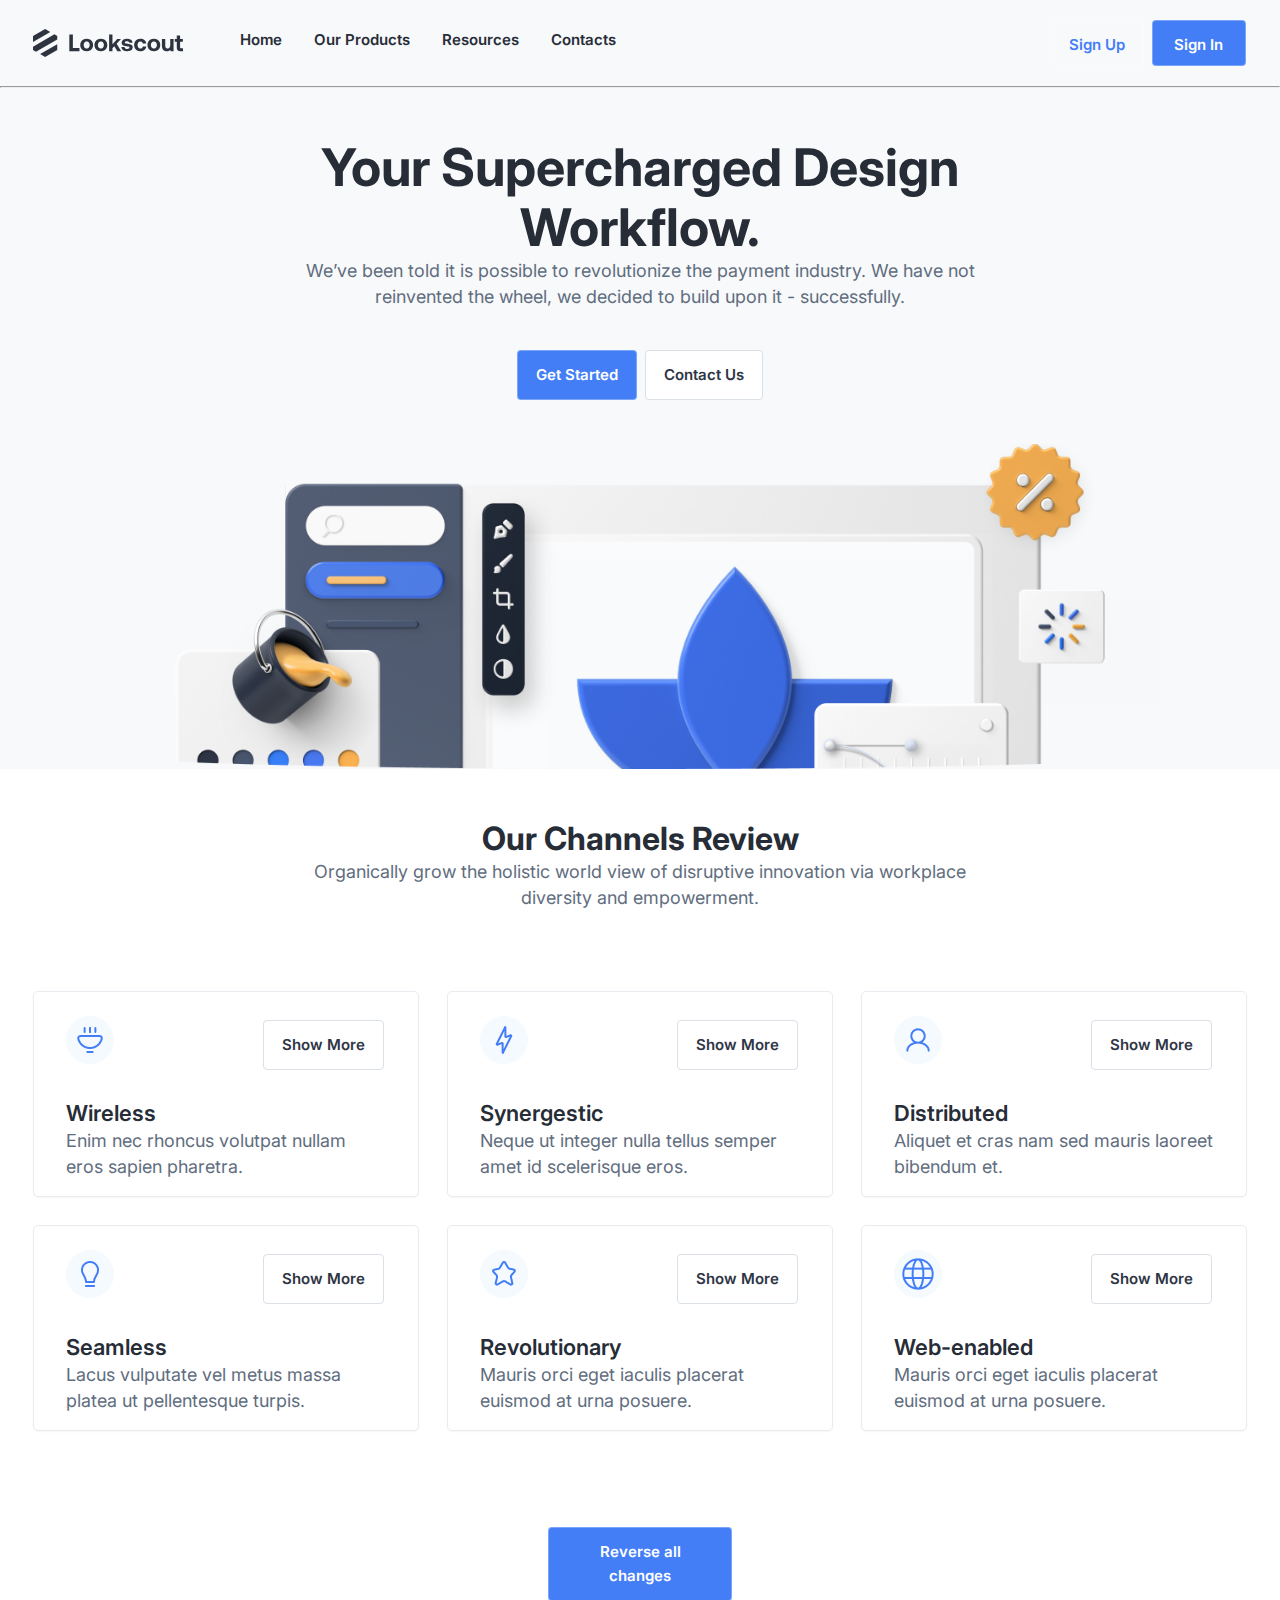
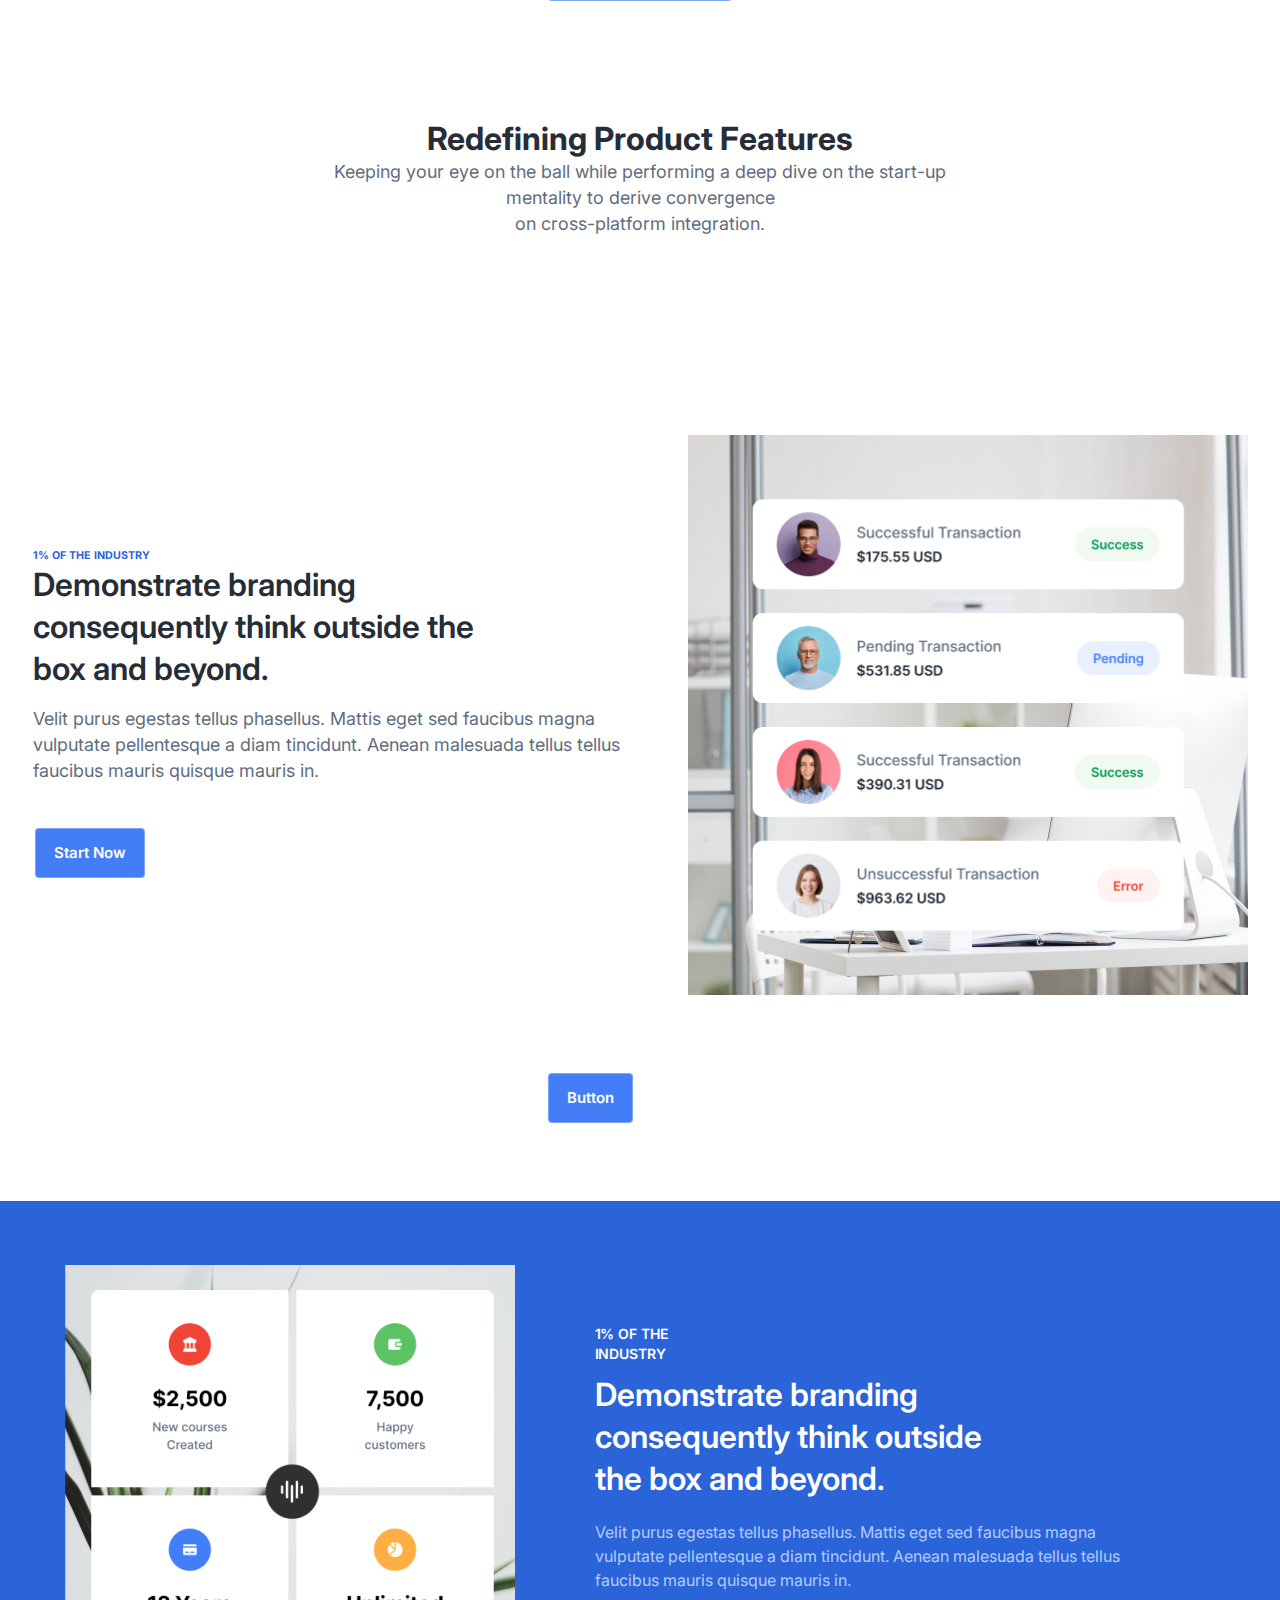
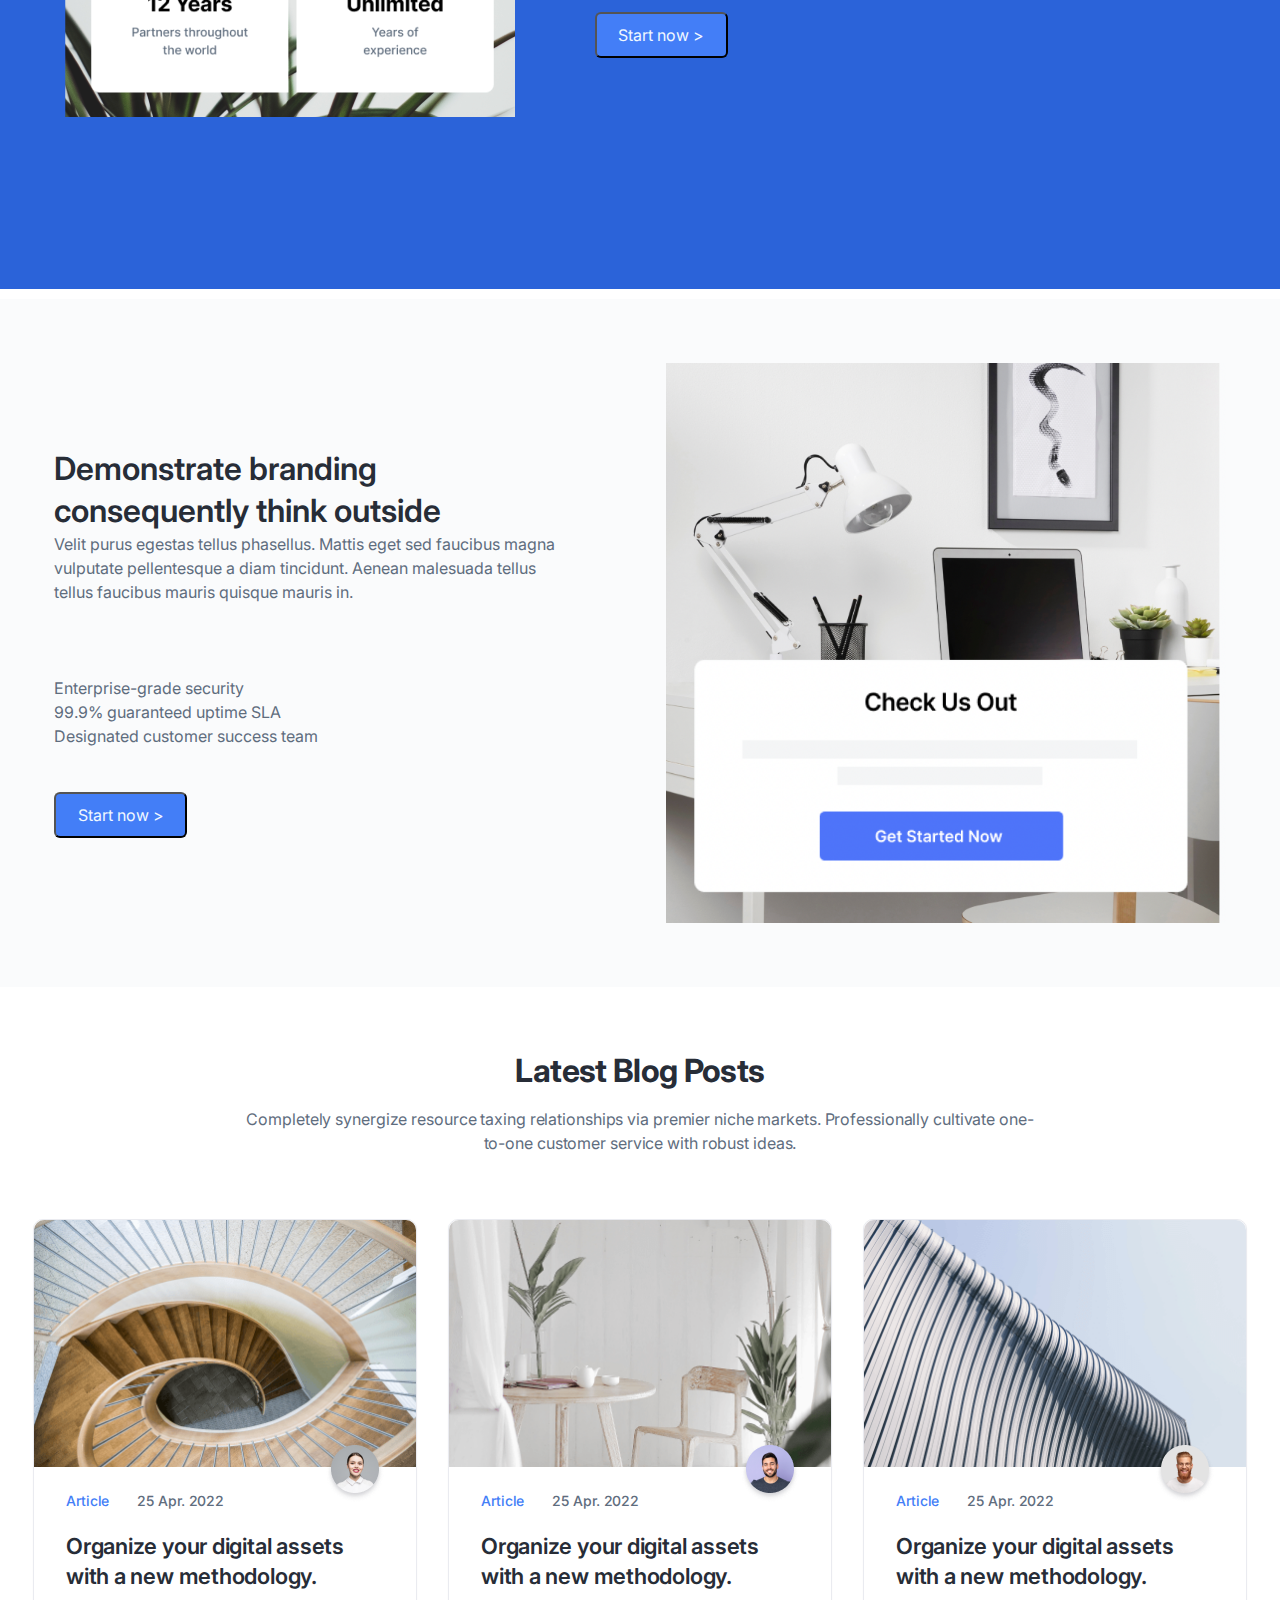
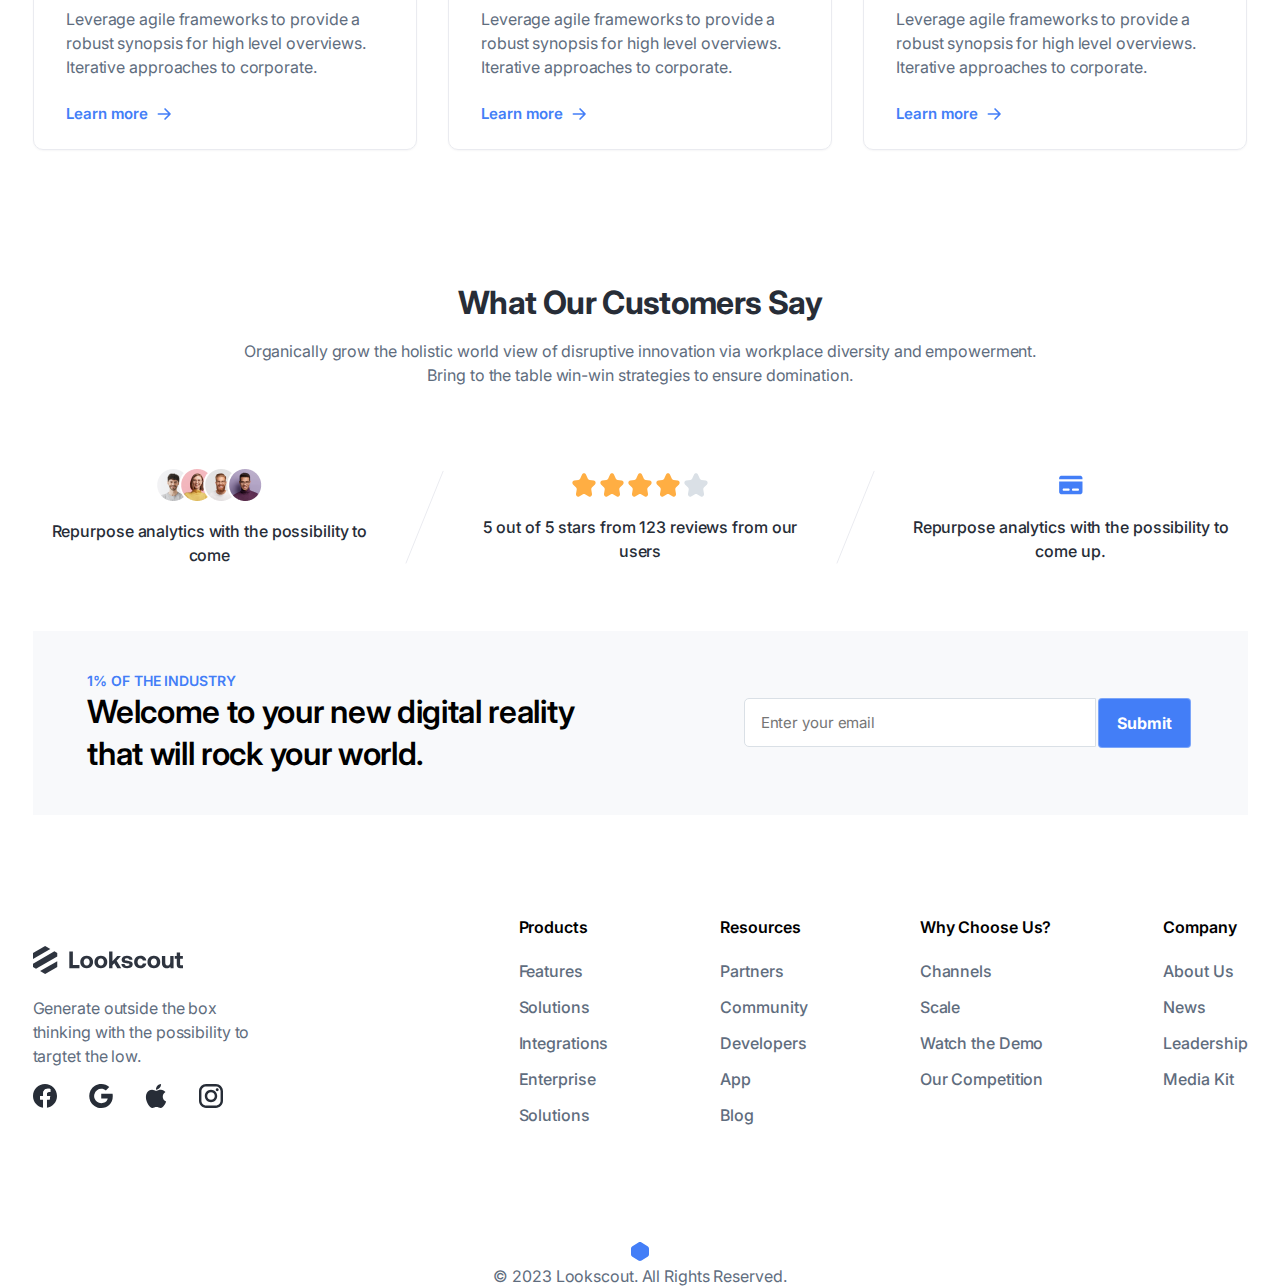
==== commit a47256b4: "Hata" ====
--- a/index.html
+++ b/index.html
@@ -31,7 +31,7 @@
         <div class="container">
             <div class="navbar">
                 <div class="navigation">
-                    <div class="logo"><img src="./assets/img/Lookscout.png" alt="" /></div>
+                    <div class="logo"><img src="./assets/img/Lookscout1.svg" alt="" /></div>
                     <ul>
                         <li><a href="">Home</a></li>
                         <li><a href="">Our Products</a></li>
@@ -172,9 +172,8 @@
                                 pellentesque a diam tincidunt. Aenean malesuada tellus tellus <br> faucibus mauris
                                 quisque mauris in.</p>
                             <button class="btn-blue"><a href="">Start Now <i
-                                        class="fa-solid fa-arrow-right-long"></i></a></button>                              
-                        </div>
-                        <img src="assets/img/paying.png" alt="">
+                                        class="fa-solid fa-arrow-right-long"></i></a></button>
+                        </div>
                     </div>
                 </div>
             </div>
--- a/assets/css/desktop.css
+++ b/assets/css/desktop.css
@@ -122,9 +122,23 @@
 .detail {
   display: flex;
   align-items: center;
-
-}
-
+  height: 580px;
+  background-image: url(../img/paying.png);
+  background-repeat: no-repeat;
+  background-position: 100%;
+}
+.write {
+  width: 50%;
+}
+.write h3 {
+  margin-bottom: 16px;
+}
+.write p {
+  margin-bottom: 40px;
+}
+.write h6 {
+  color: #2b63d9;
+}
 /* Product Features Area End */
 
 /* Branding Blue Area Start */
--- a/assets/css/tablet.css
+++ b/assets/css/tablet.css
@@ -40,6 +40,9 @@
   .all-changes {
     display: none;
   }
+  .write {
+    width: auto;
+  }
   .write h6 {
     margin-top: 291px;
   }
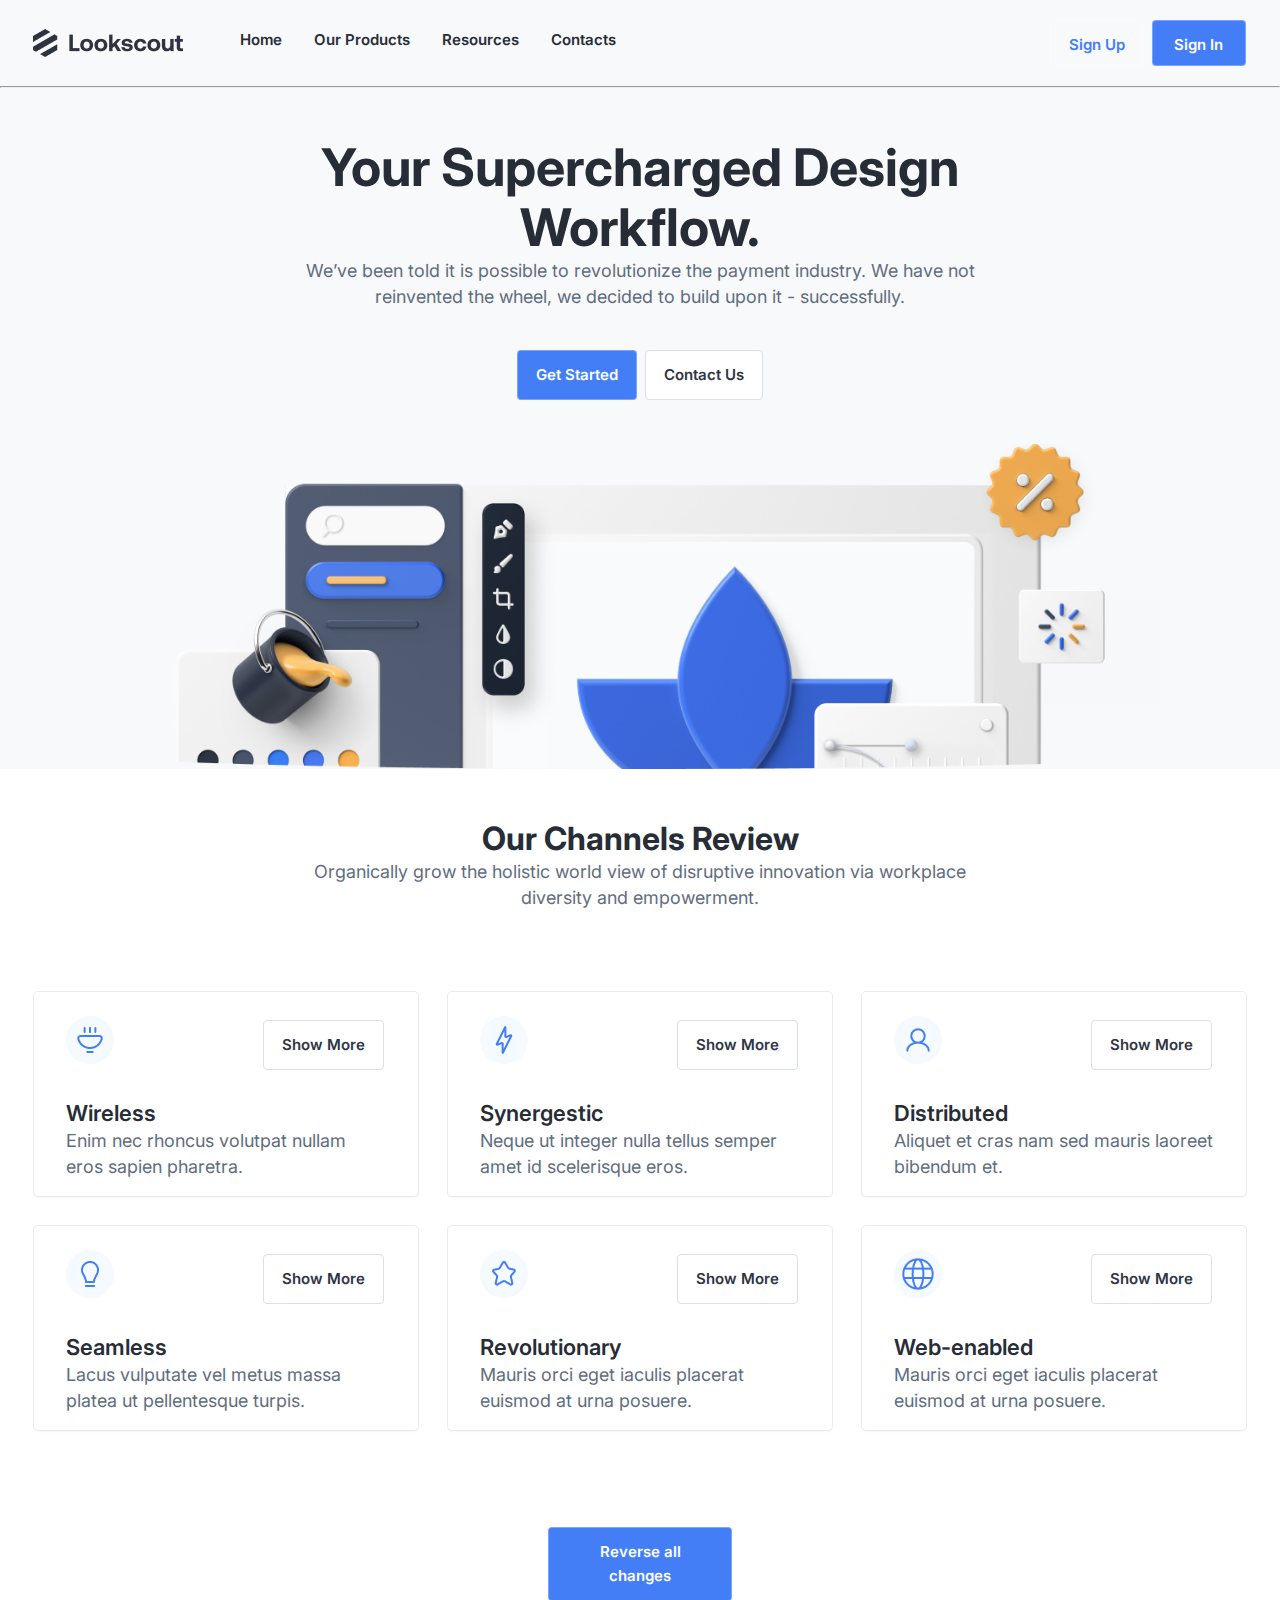
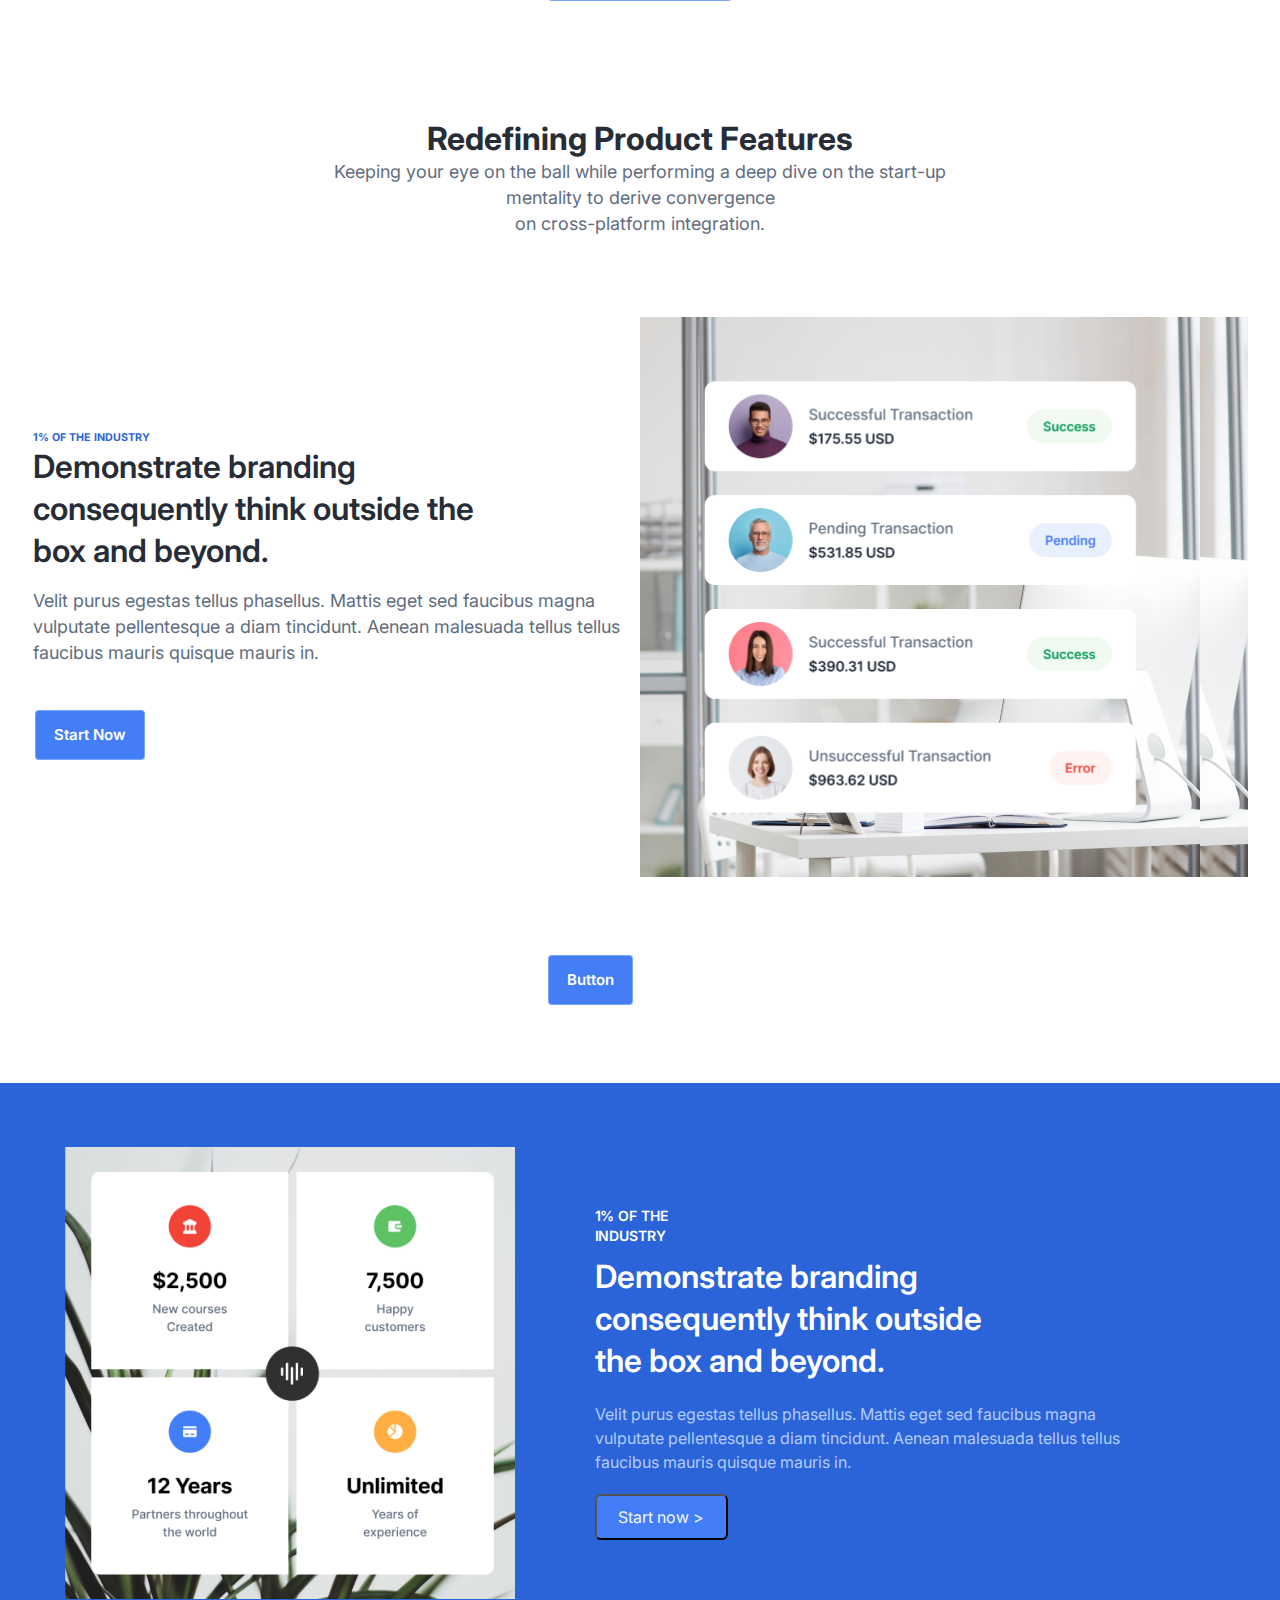
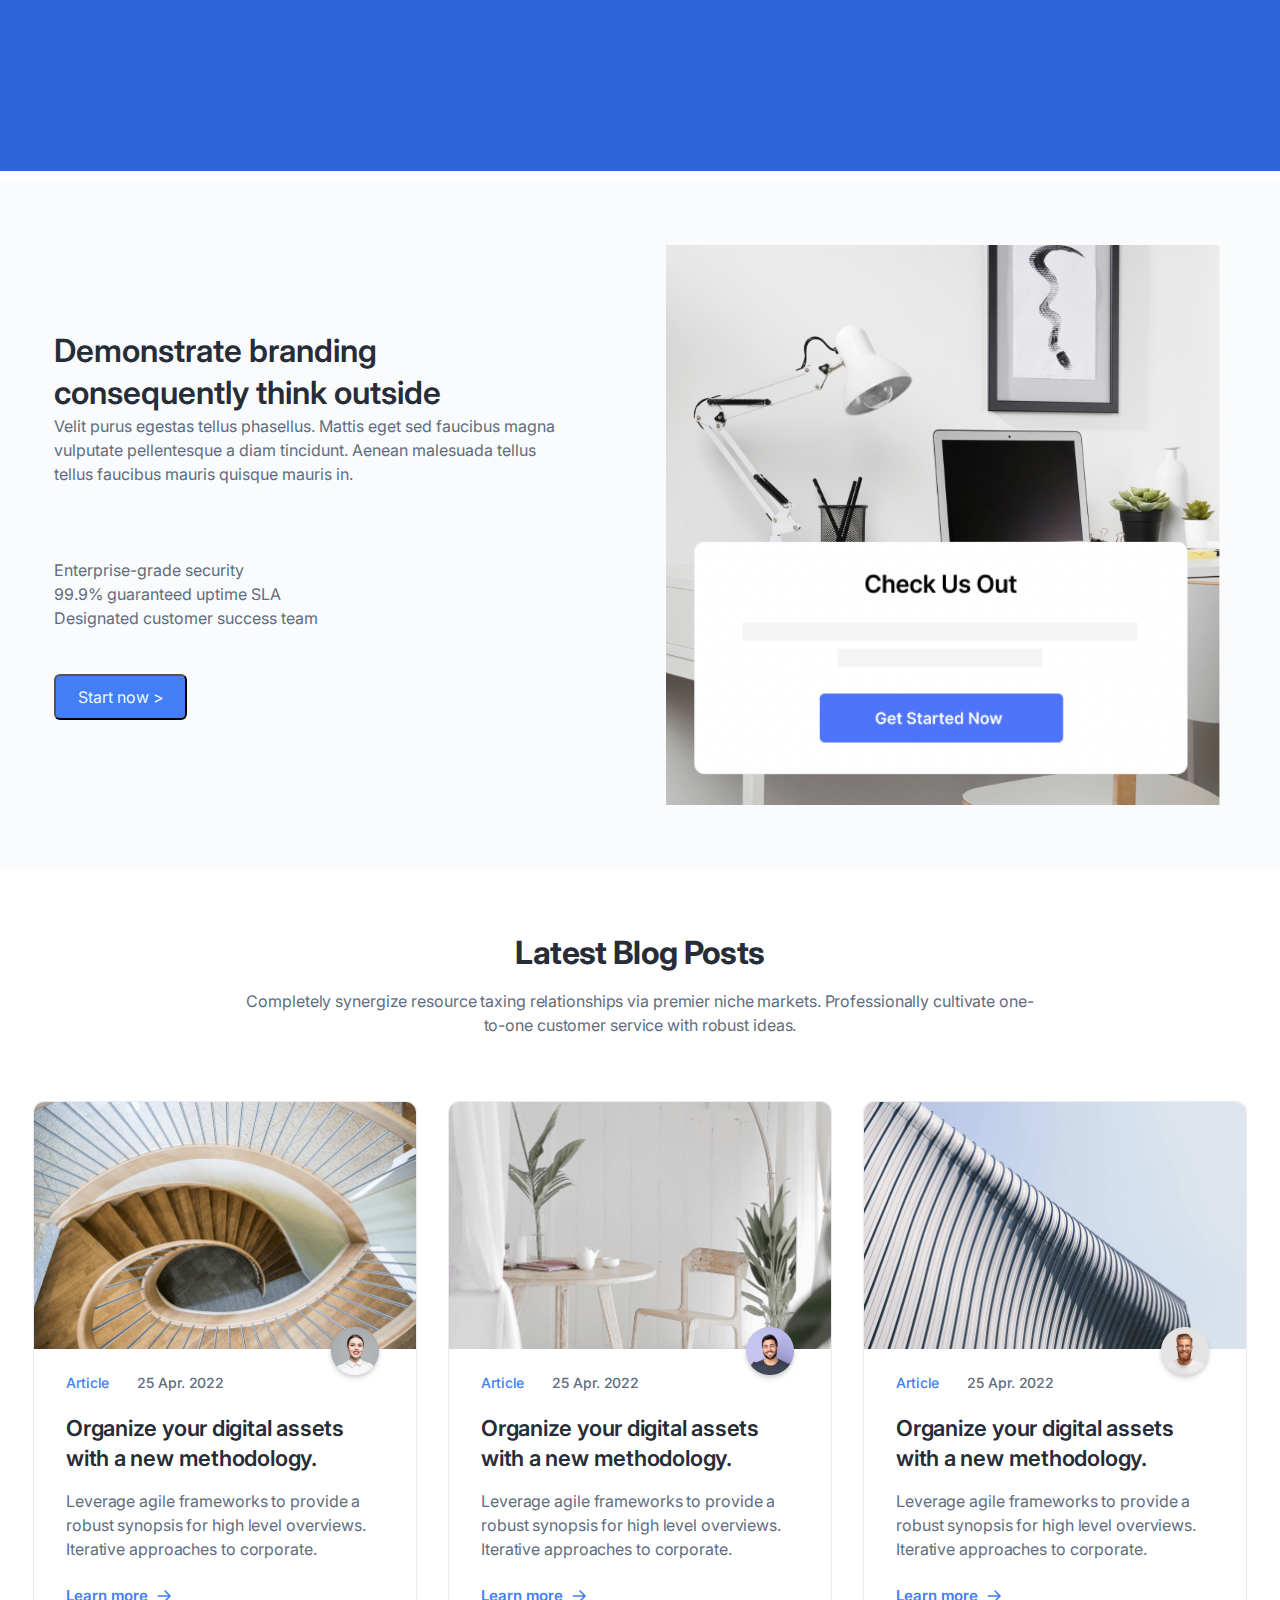
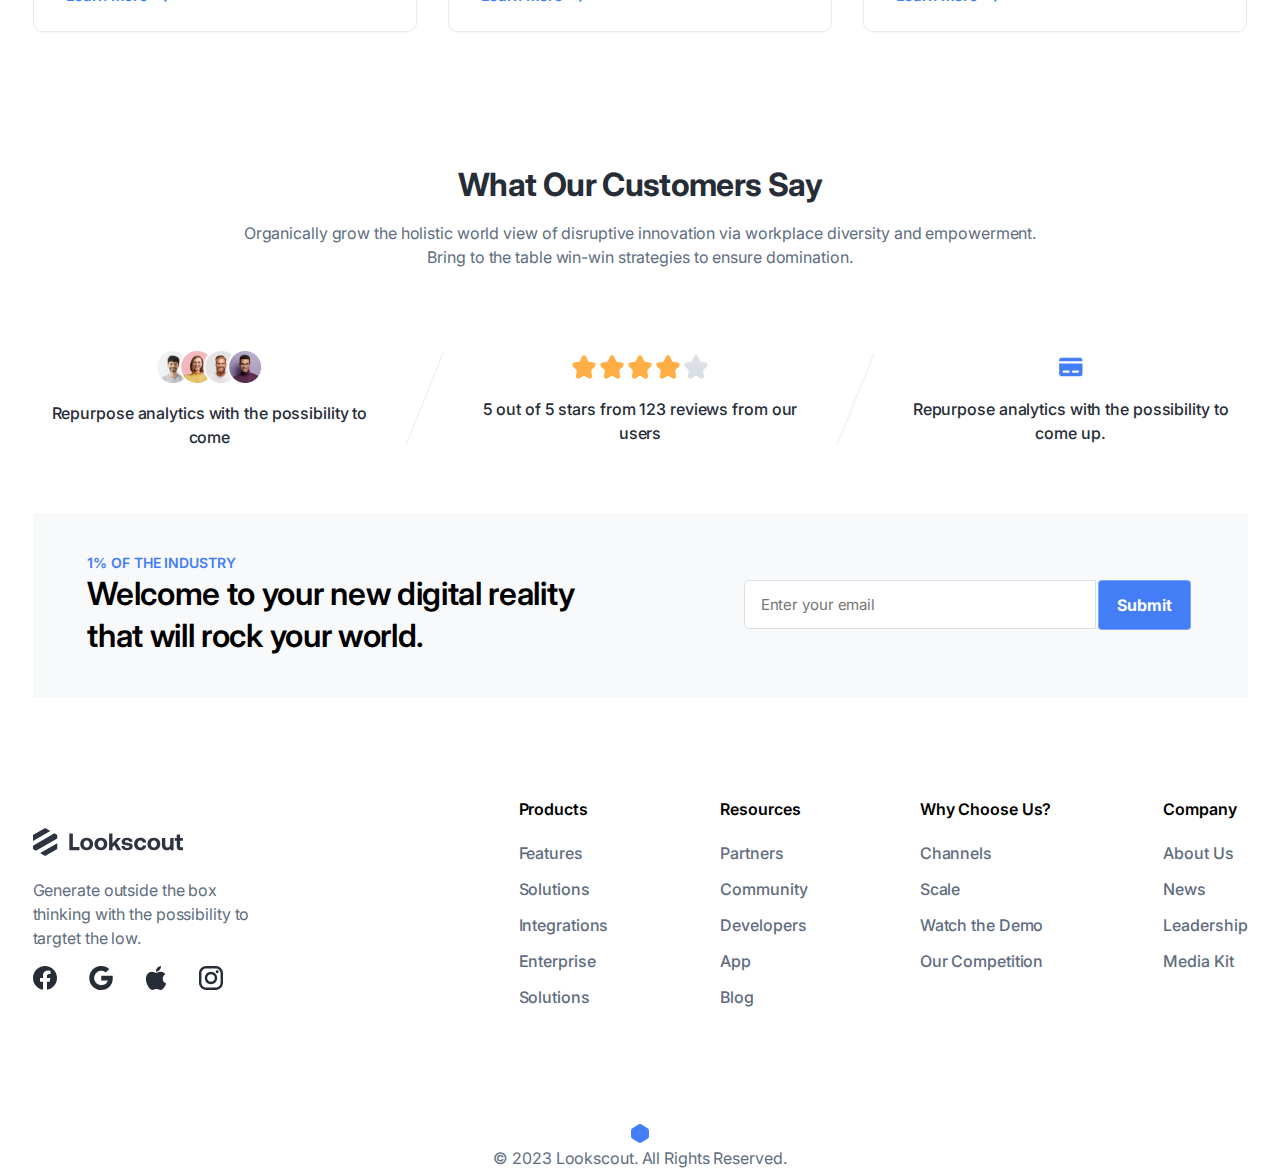
==== commit bbaad9de: "deneme" ====
--- a/index.html
+++ b/index.html
@@ -13,7 +13,7 @@
     <link rel="stylesheet" href="assets/css/tablet.css">
     <!-- Phone CSS -->
     <link rel="stylesheet" href="assets/css/phone.css">
-    <!-- Fonts -->
+    <!-- Fonts -->  
     <link rel="preconnect" href="https://fonts.googleapis.com">
     <link rel="preconnect" href="https://fonts.gstatic.com" crossorigin>
     <link href="https://fonts.googleapis.com/css2?family=Inter:wght@400;500;600;700&display=swap" rel="stylesheet">
@@ -26,12 +26,12 @@
 
 <body>
 
-    <!-- Hero Area Start -->
+        <!-- Hero Area Start -->
     <div class="hero-area">
         <div class="container">
             <div class="navbar">
                 <div class="navigation">
-                    <div class="logo"><img src="./assets/img/Lookscout1.svg" alt="" /></div>
+                    <div class="logo"><img src="./assets/img/Lookscout.png" alt="" /></div>
                     <ul>
                         <li><a href="">Home</a></li>
                         <li><a href="">Our Products</a></li>
@@ -172,8 +172,9 @@
                                 pellentesque a diam tincidunt. Aenean malesuada tellus tellus <br> faucibus mauris
                                 quisque mauris in.</p>
                             <button class="btn-blue"><a href="">Start Now <i
-                                        class="fa-solid fa-arrow-right-long"></i></a></button>
-                        </div>
+                                        class="fa-solid fa-arrow-right-long"></i></a></button>                              
+                        </div>
+                        <img src="assets/img/paying.png" alt="">
                     </div>
                 </div>
             </div>
--- a/assets/css/desktop.css
+++ b/assets/css/desktop.css
@@ -59,10 +59,11 @@
 .title2 {
   text-align: center;
   margin: 0 auto;
-  height: 356px;
+  height: 238px;
   padding: 50px 0;
   width: 684px;
 }
+
 .title2 h1 {
   align-items: center;
 }
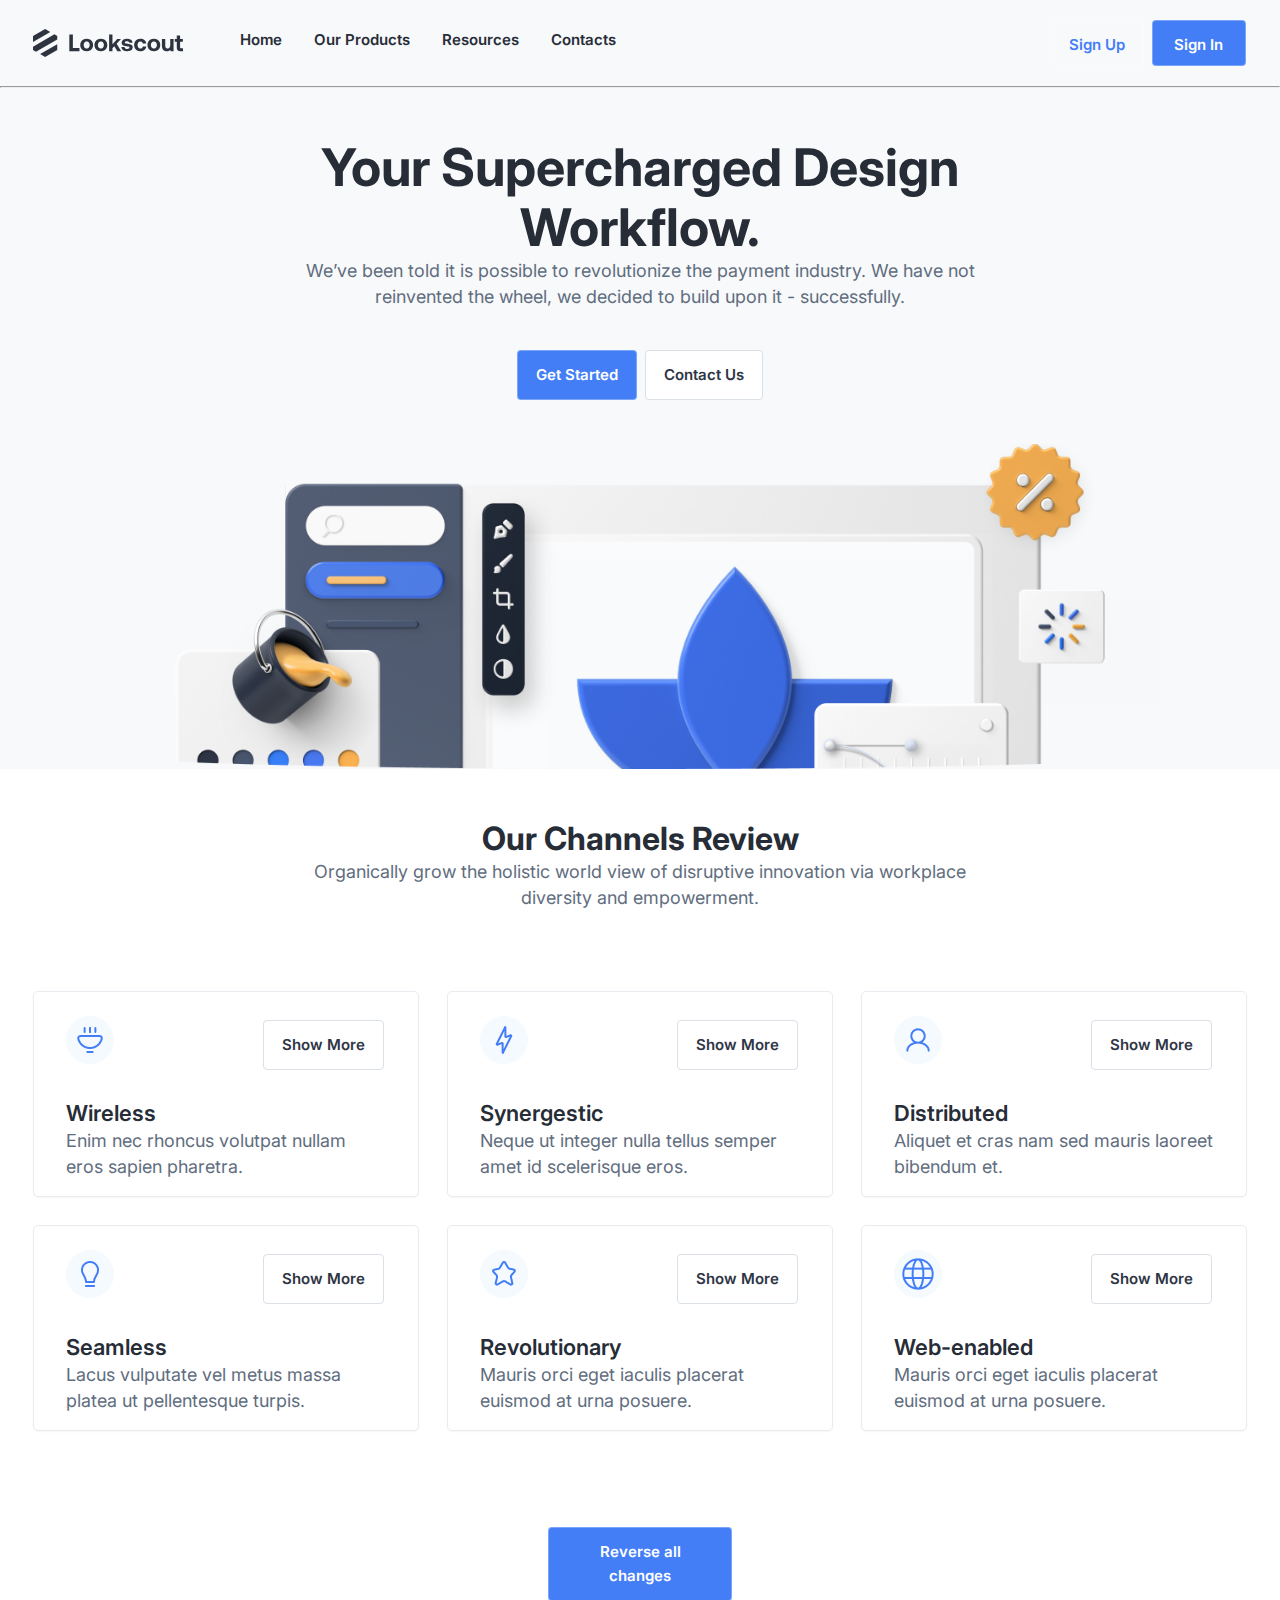
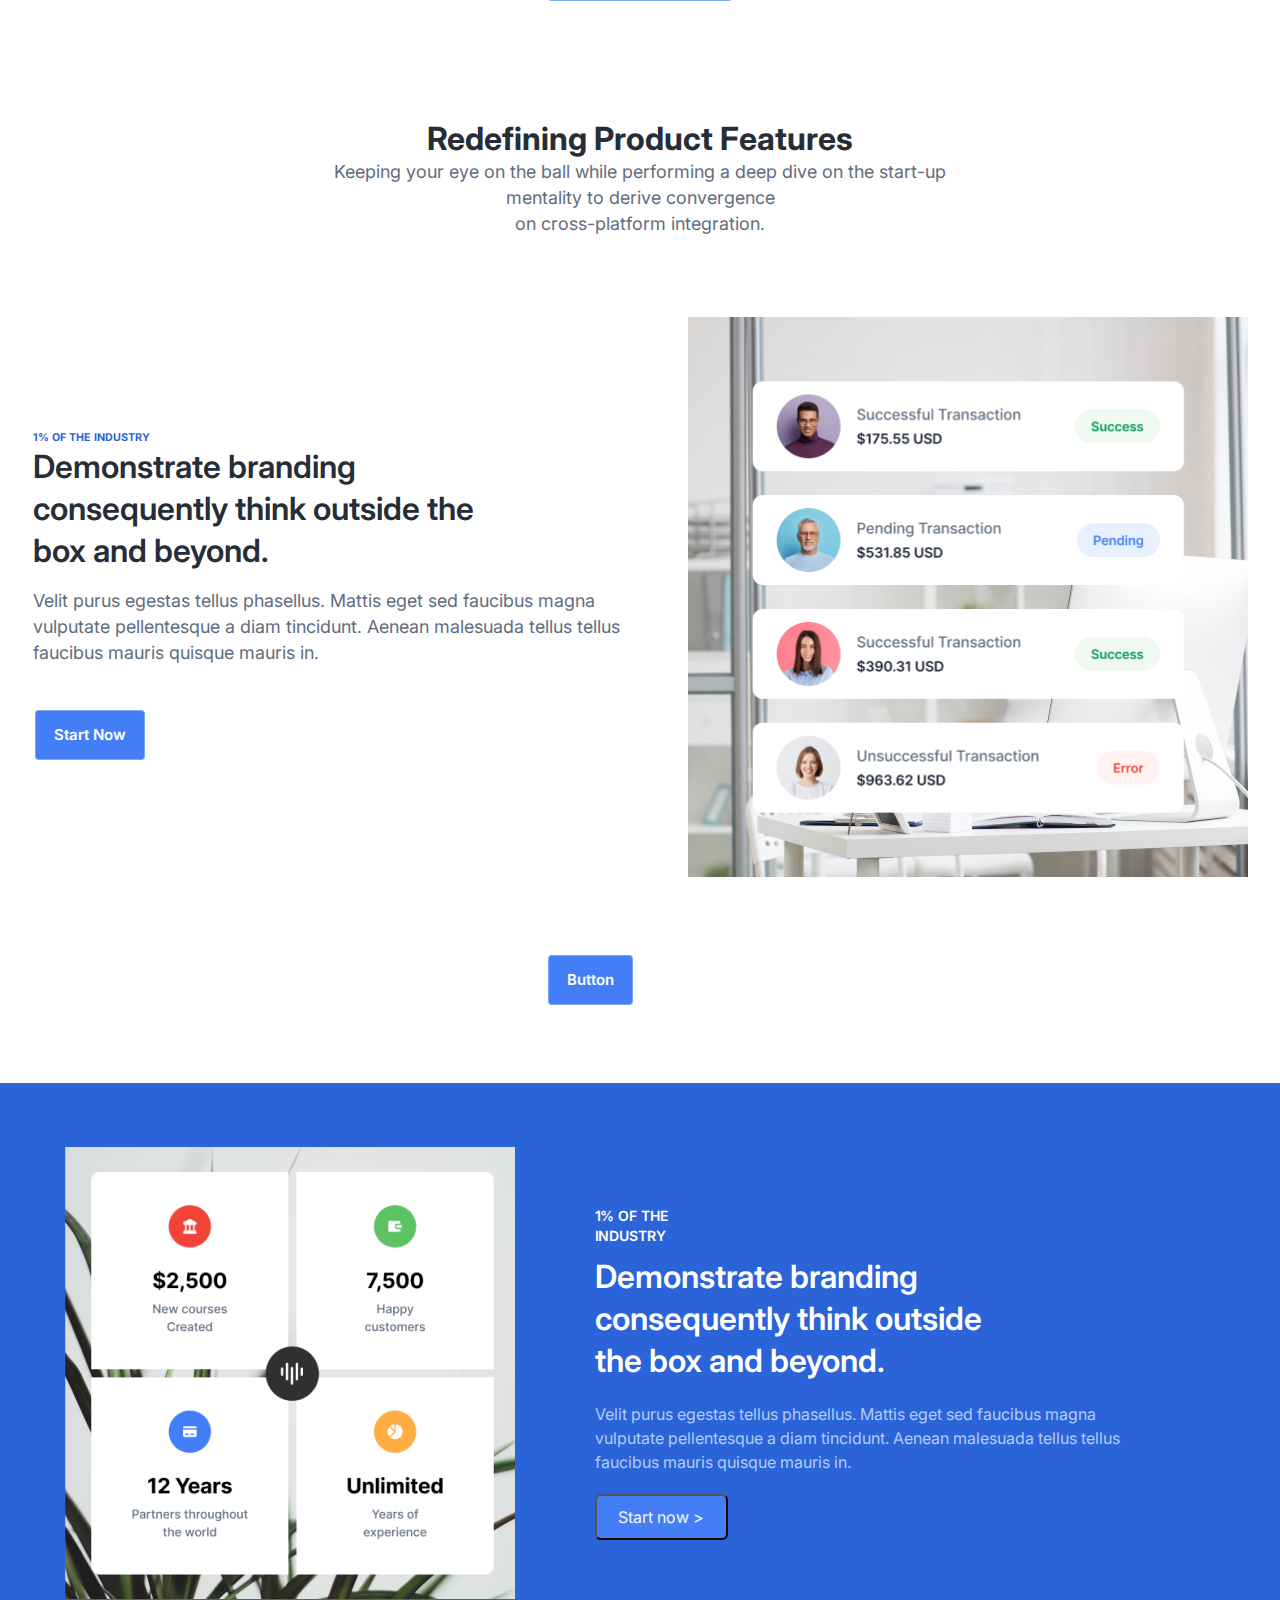
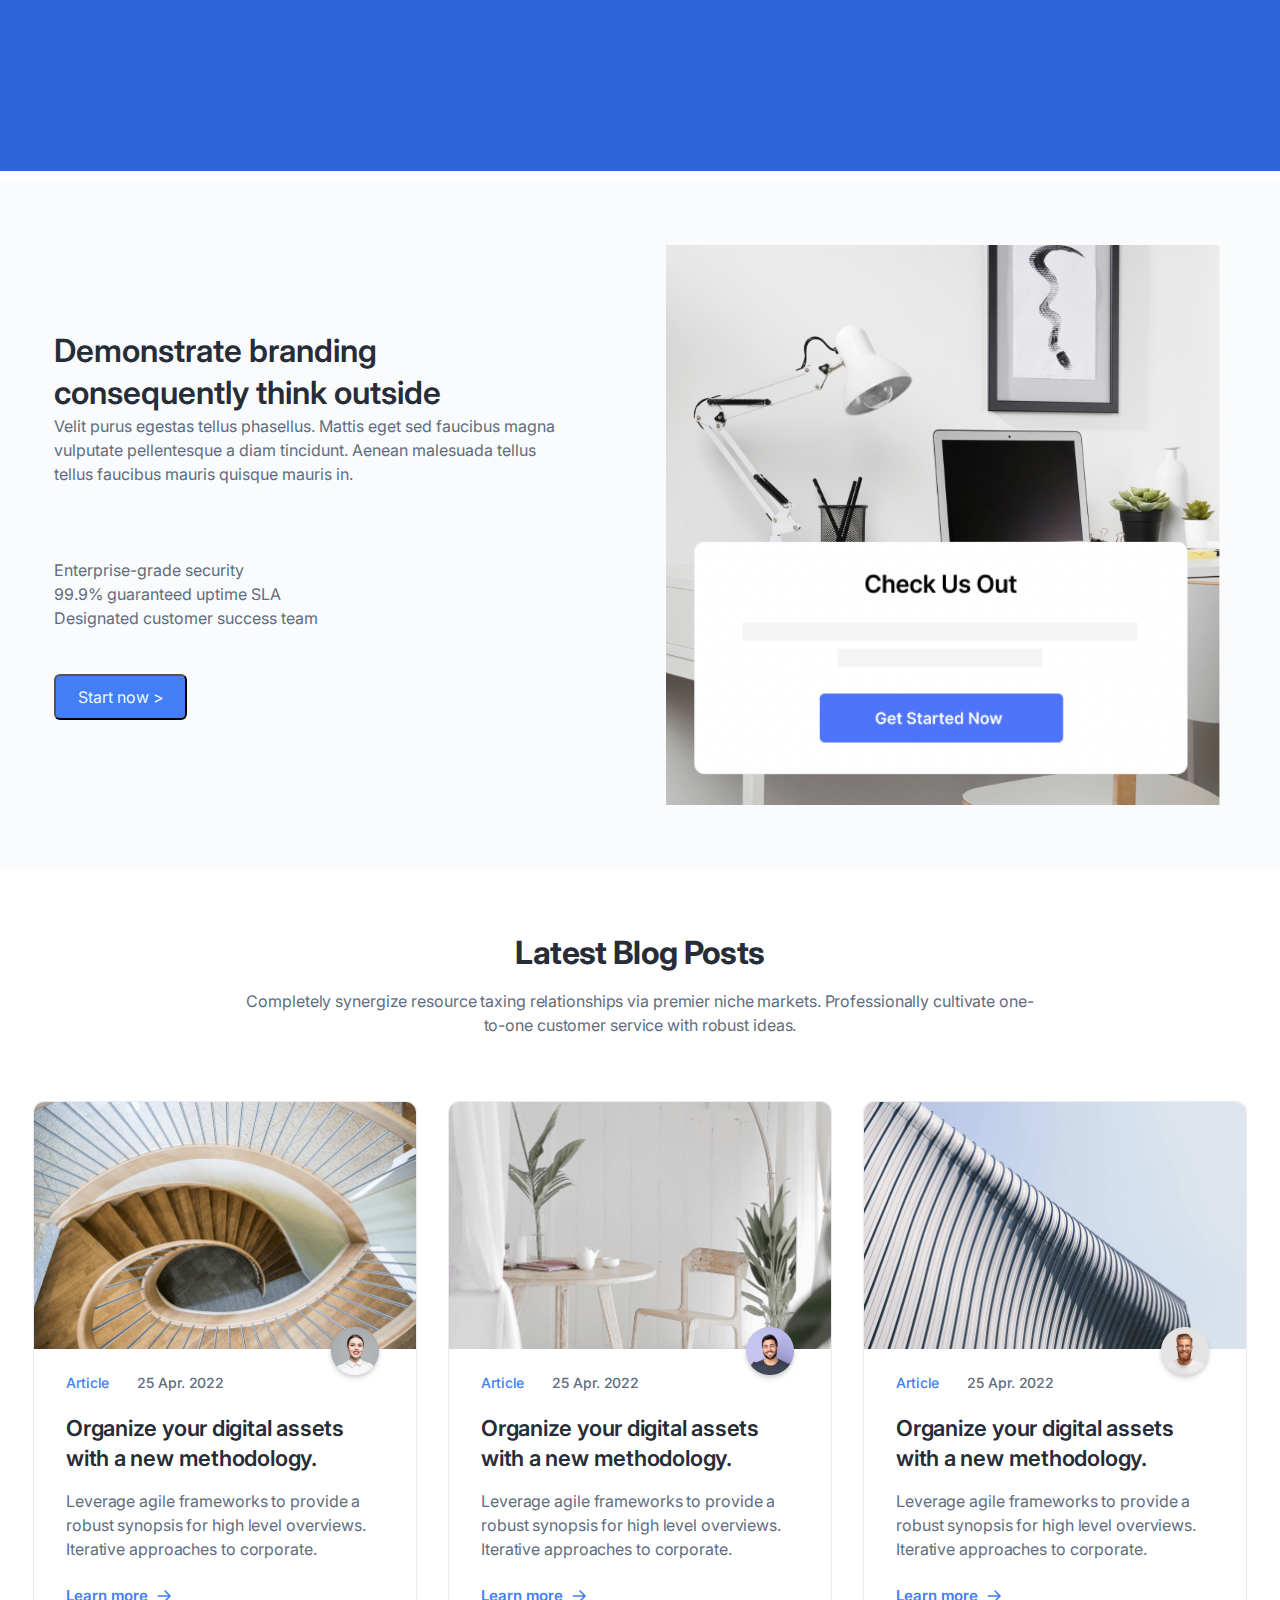
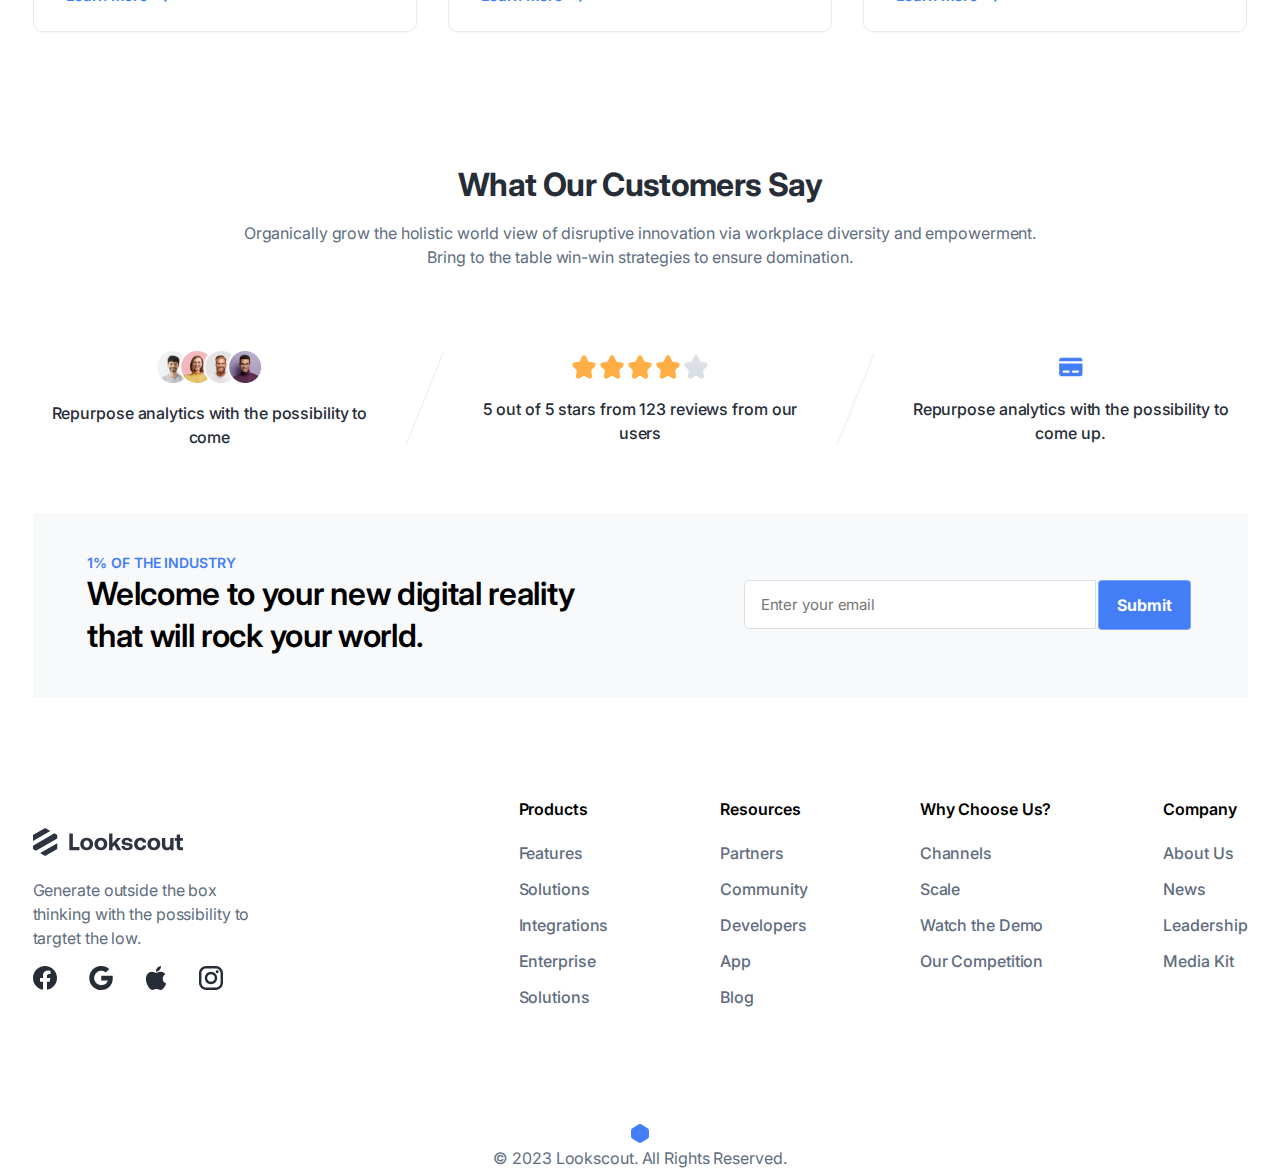
==== commit 1b82f125: "Merge branch 'master' of https://github.com/acunmedyaakademi/ekip05" ====
--- a/index.html
+++ b/index.html
@@ -31,7 +31,7 @@
         <div class="container">
             <div class="navbar">
                 <div class="navigation">
-                    <div class="logo"><img src="./assets/img/Lookscout.png" alt="" /></div>
+                    <div class="logo"><img src="./assets/img/Lookscout1.svg" alt="" /></div>
                     <ul>
                         <li><a href="">Home</a></li>
                         <li><a href="">Our Products</a></li>
@@ -172,9 +172,8 @@
                                 pellentesque a diam tincidunt. Aenean malesuada tellus tellus <br> faucibus mauris
                                 quisque mauris in.</p>
                             <button class="btn-blue"><a href="">Start Now <i
-                                        class="fa-solid fa-arrow-right-long"></i></a></button>                              
-                        </div>
-                        <img src="assets/img/paying.png" alt="">
+                                        class="fa-solid fa-arrow-right-long"></i></a></button>
+                        </div>
                     </div>
                 </div>
             </div>
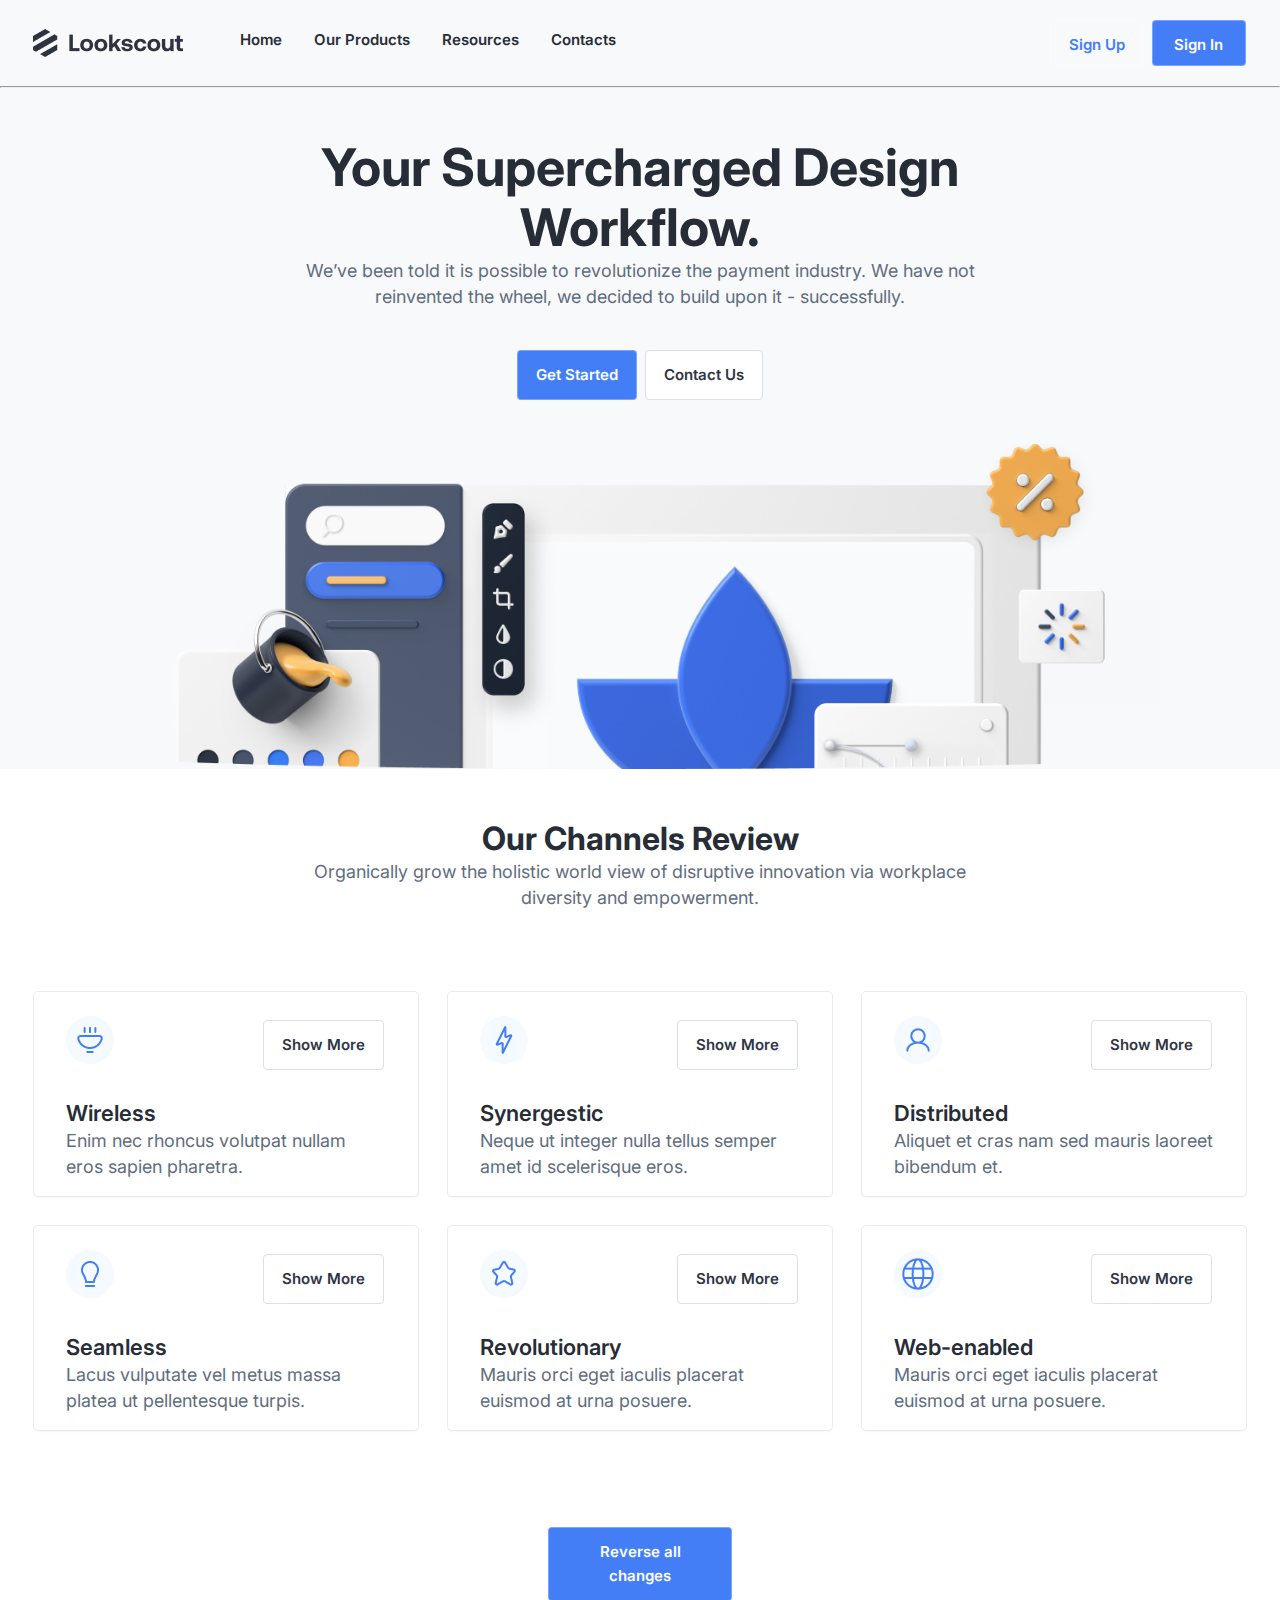
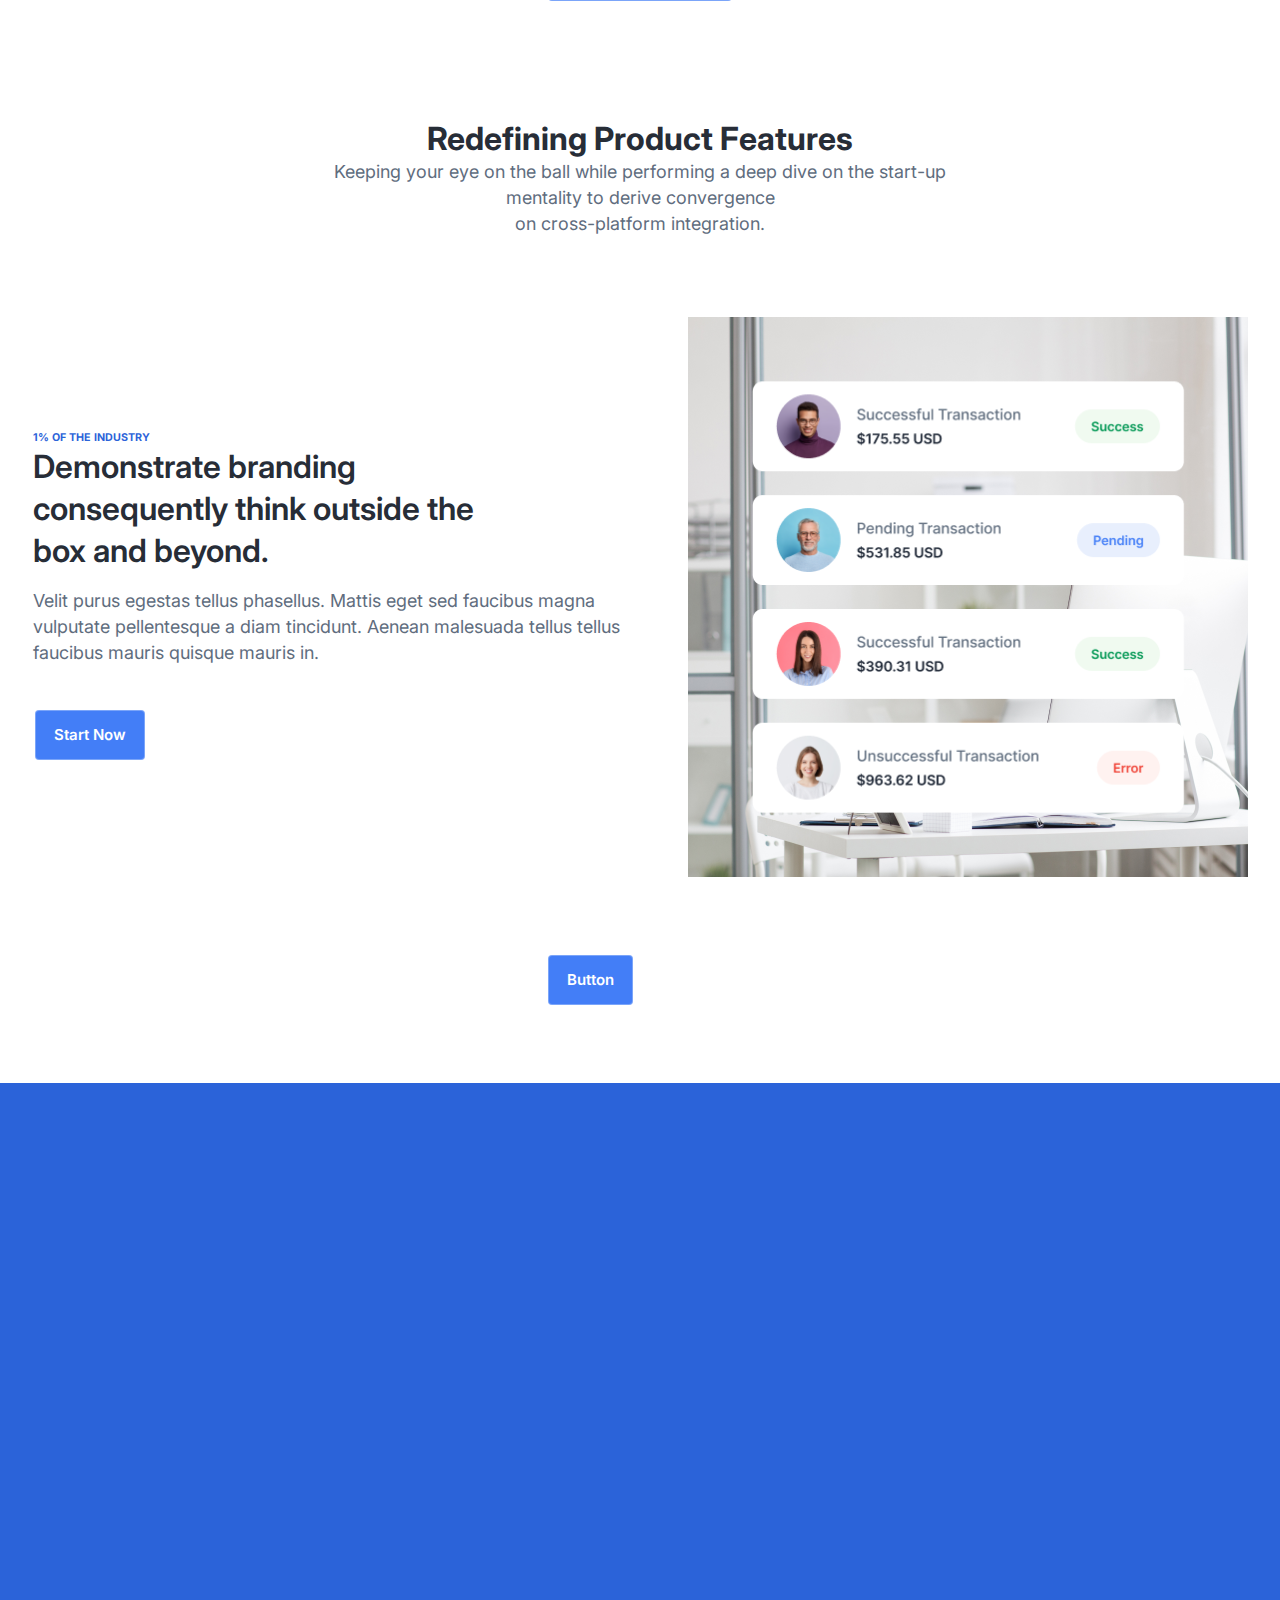
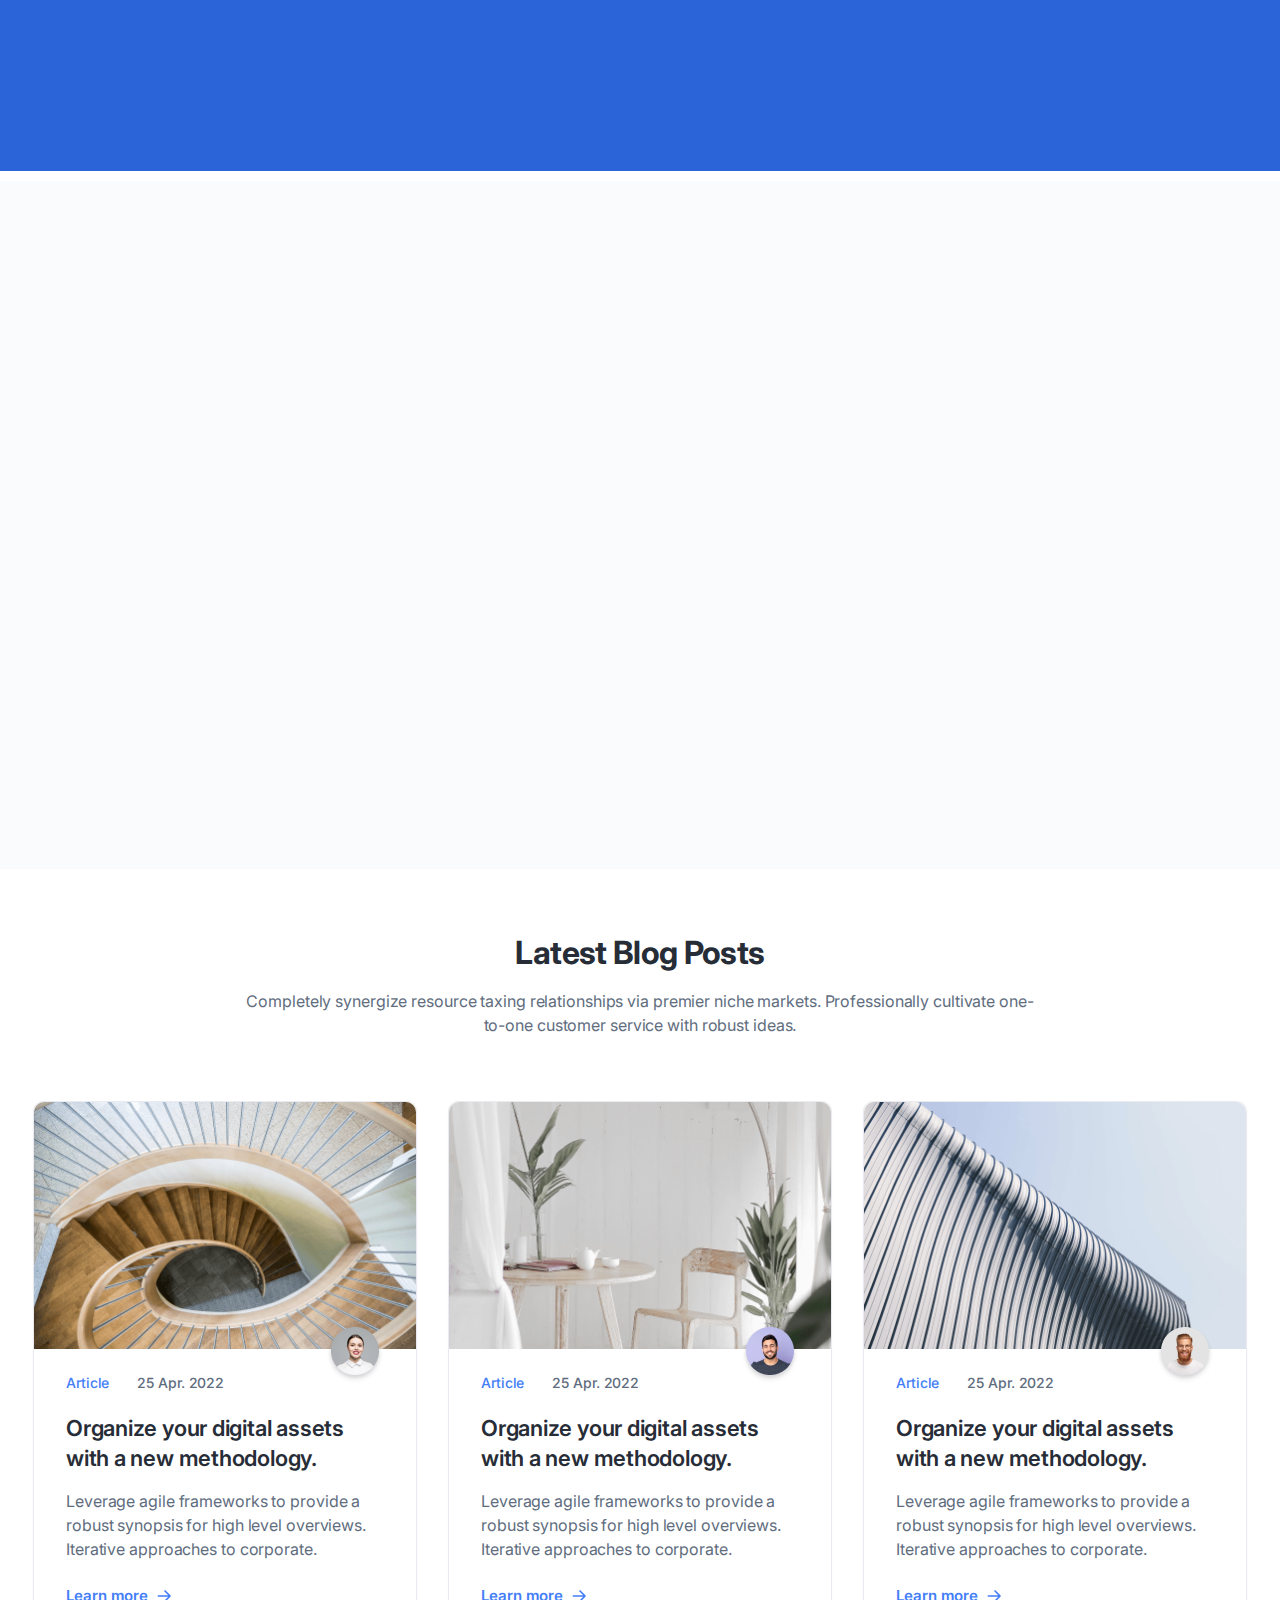
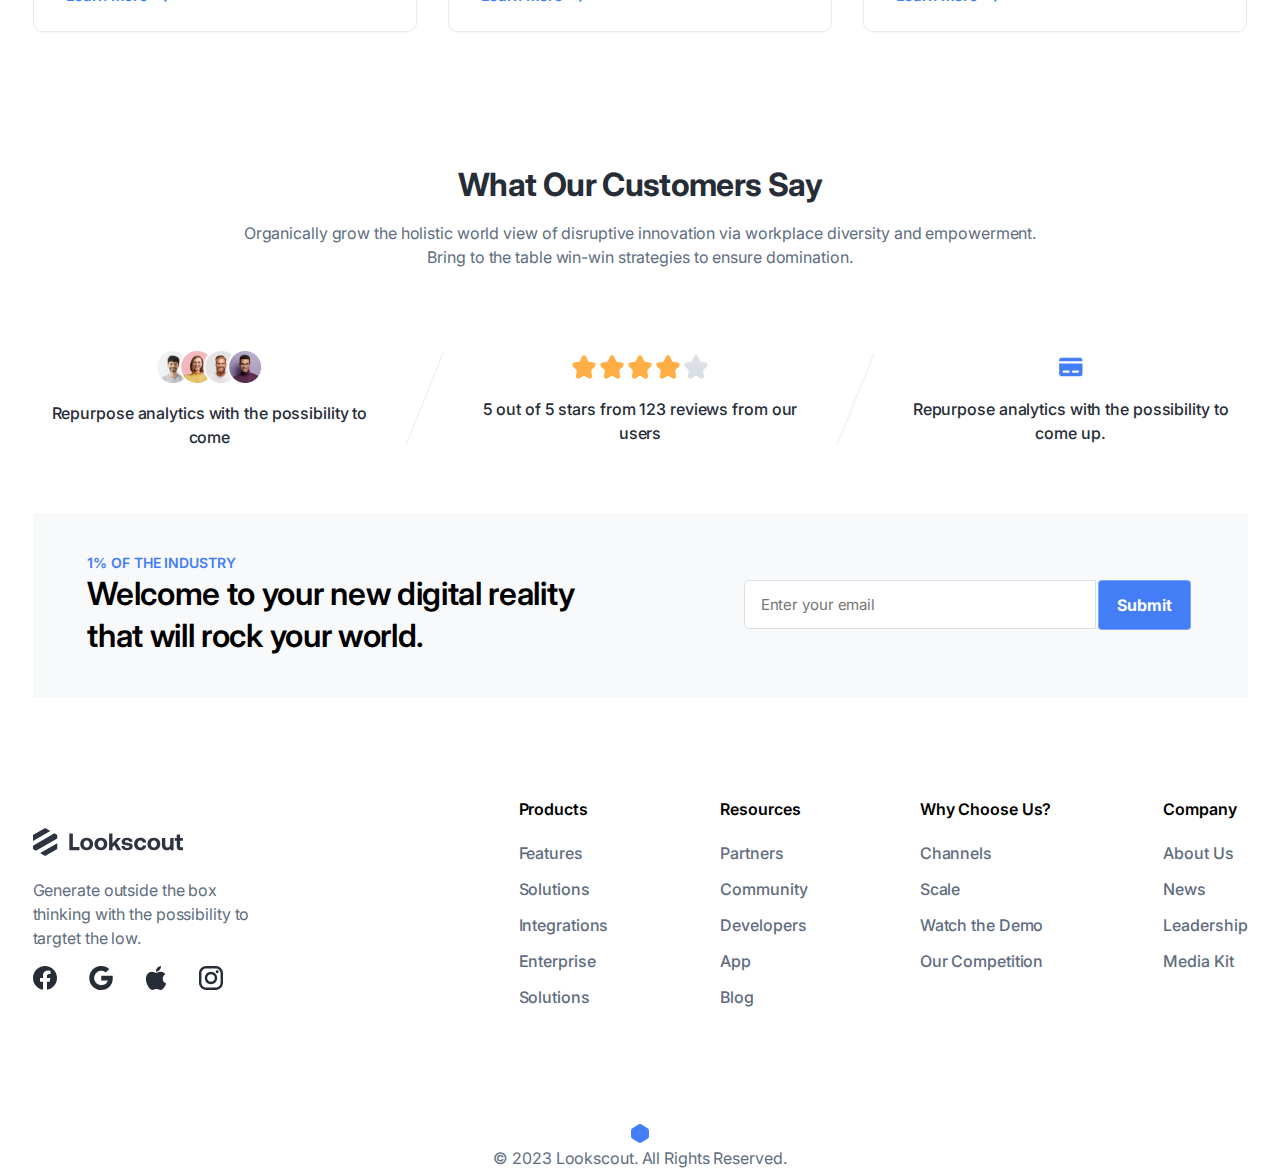
==== commit a2dc9d2f: "duzeltme" ====
--- a/index.html
+++ b/index.html
@@ -5,6 +5,7 @@
     <meta charset="UTF-8">
     <meta http-equiv="X-UA-Compatible" content="IE=edge">
     <meta name="viewport" content="width=device-width, initial-scale=1.0">
+
     <!-- Reset CSS -->
     <link rel="stylesheet" href="assets/css/reset.css">
     <!-- Desktop CSS -->
@@ -13,7 +14,8 @@
     <link rel="stylesheet" href="assets/css/tablet.css">
     <!-- Phone CSS -->
     <link rel="stylesheet" href="assets/css/phone.css">
-    <!-- Fonts -->  
+
+    <!-- Fonts -->
     <link rel="preconnect" href="https://fonts.googleapis.com">
     <link rel="preconnect" href="https://fonts.gstatic.com" crossorigin>
     <link href="https://fonts.googleapis.com/css2?family=Inter:wght@400;500;600;700&display=swap" rel="stylesheet">
@@ -26,12 +28,12 @@
 
 <body>
 
-        <!-- Hero Area Start -->
+    <!-- Hero Area Start -->
     <div class="hero-area">
         <div class="container">
             <div class="navbar">
                 <div class="navigation">
-                    <div class="logo"><img src="./assets/img/Lookscout1.svg" alt="" /></div>
+                    <div class="logo"><img src="./assets/img/Lookscout.png" alt="" /></div>
                     <ul>
                         <li><a href="">Home</a></li>
                         <li><a href="">Our Products</a></li>
@@ -176,6 +178,7 @@
                         </div>
                     </div>
                 </div>
+
             </div>
             <div class="all-changes">
                 <button class="btn-blue"><a href="">Button</a></button>
@@ -185,30 +188,9 @@
         <!-- Branding Blue Area Start -->
 
         <section class="branding-blue">
-            <div class="container">
-                <div class="containr">
-                    <span class="item">
-                        <img src="assets/img/years.png" alt="" />
-                    </span>
-                    <div class="branding">
-                        <h5>1% OF THE INDUSTRY </h5>
-                        <p class="box">
-                            Demonstrate branding <br />
-                            consequently think outside <br />
-                            the box and beyond.
-                        </p>
-
-                        <p class="Velit">
-                            Velit purus egestas tellus phasellus. Mattis eget sed faucibus magna
-                            <br />
-                            vulputate pellentesque a diam tincidunt. Aenean malesuada tellus
-                            tellus <br />
-                            faucibus mauris quisque mauris in.
-                        </p>
-                        <button class="buttonn">Start now &gt</button>
-                    </div>
-                </div>
-            </div>
+
+
+
         </section>
 
         <!-- Branding Blue Area End -->
@@ -218,31 +200,8 @@
         <!-- Branding White Area Start -->
 
         <section class="branding-white">
-            <div class="containr">
-                <div class="demons">
-                    <h6>
-                        Demonstrate branding <br />
-                        consequently think outside
-                    </h6>
-                    <p>
-                        Velit purus egestas tellus phasellus. Mattis eget sed faucibus magna
-                        <br />
-                        vulputate pellentesque a diam tincidunt. Aenean malesuada tellus
-                        <br />
-                        tellus faucibus mauris quisque mauris in.
-                    </p>
-
-                    <p class="Demons">
-                    <ul>
-                        <li> Enterprise-grade security</li>
-                        <li> 99.9% guaranteed uptime SLA</li>
-                        <li> Designated customer success team</li>
-                    </ul>
-                    </p>
-
-                    <button class="buttonn">Start now &gt</button>
-                </div>
-                <img src="assets/img/pc.png" alt="">
+            <div class="container">
+
             </div>
         </section>
 
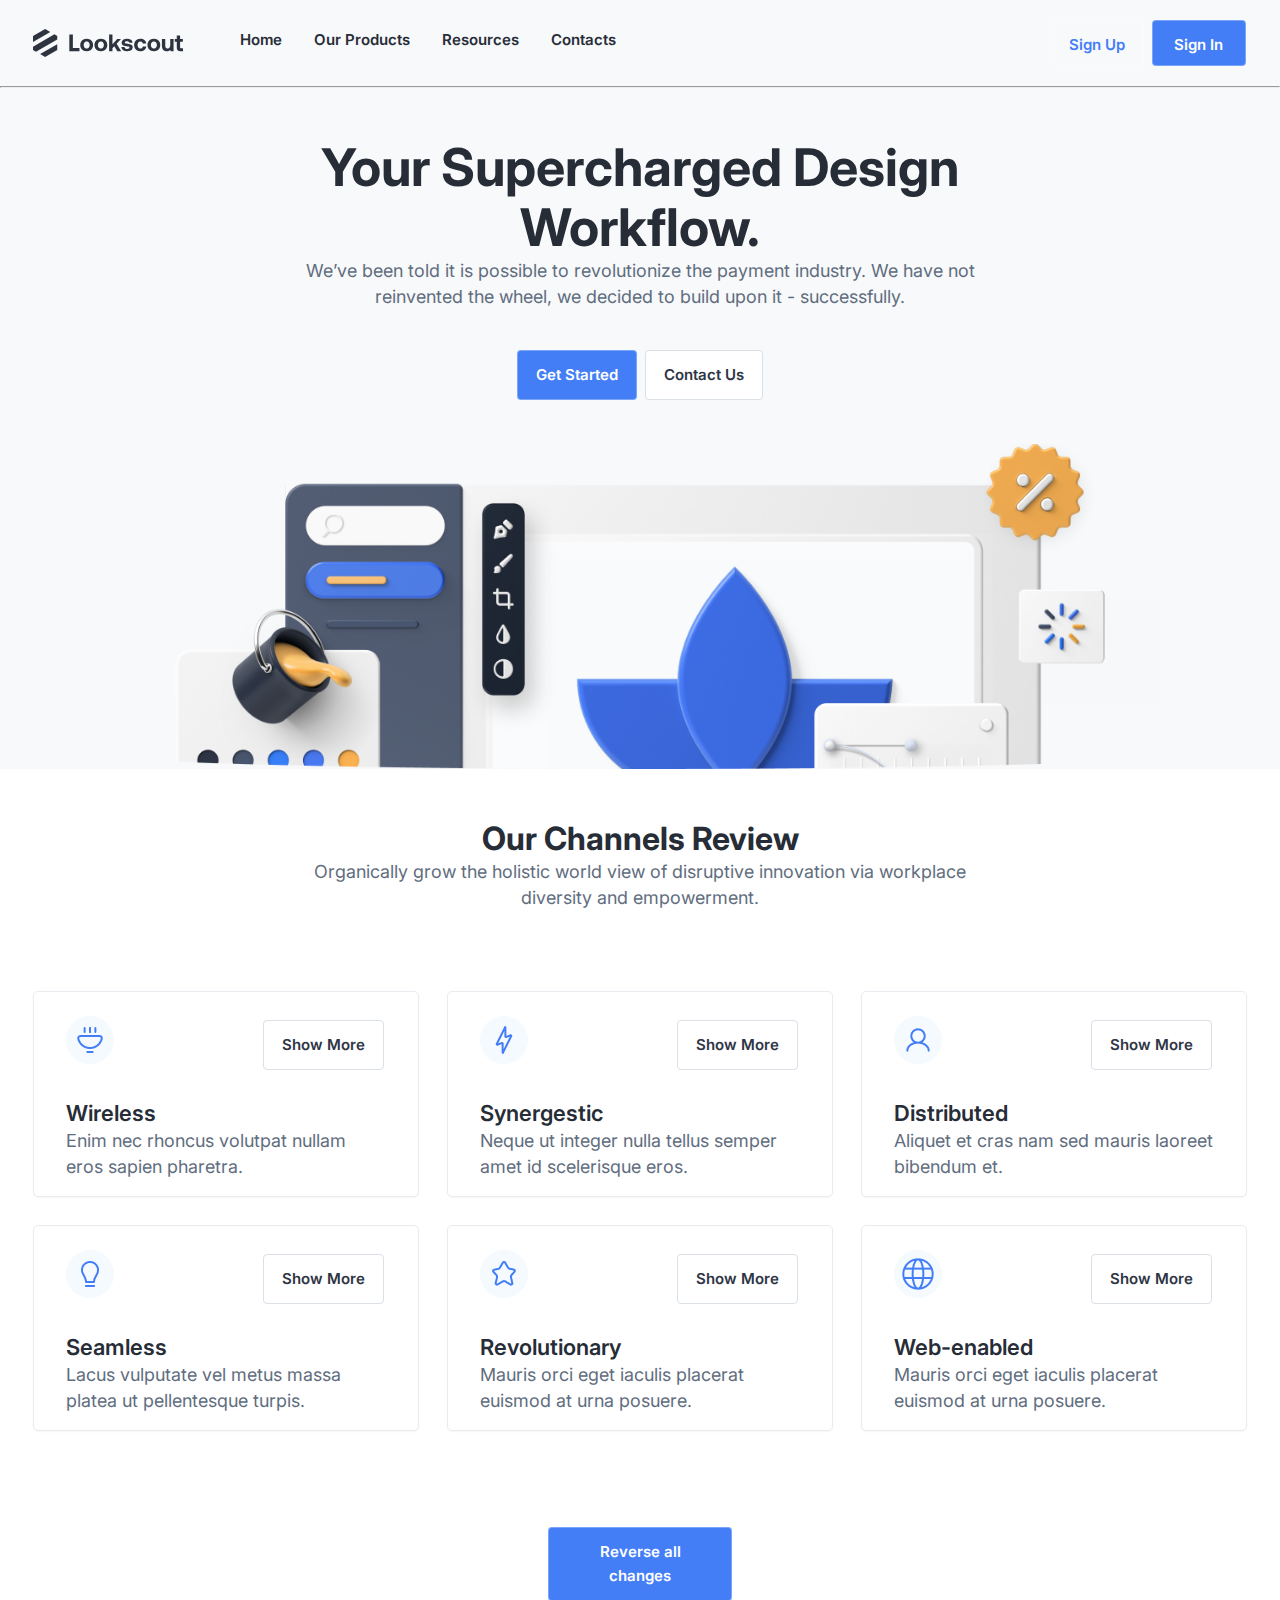
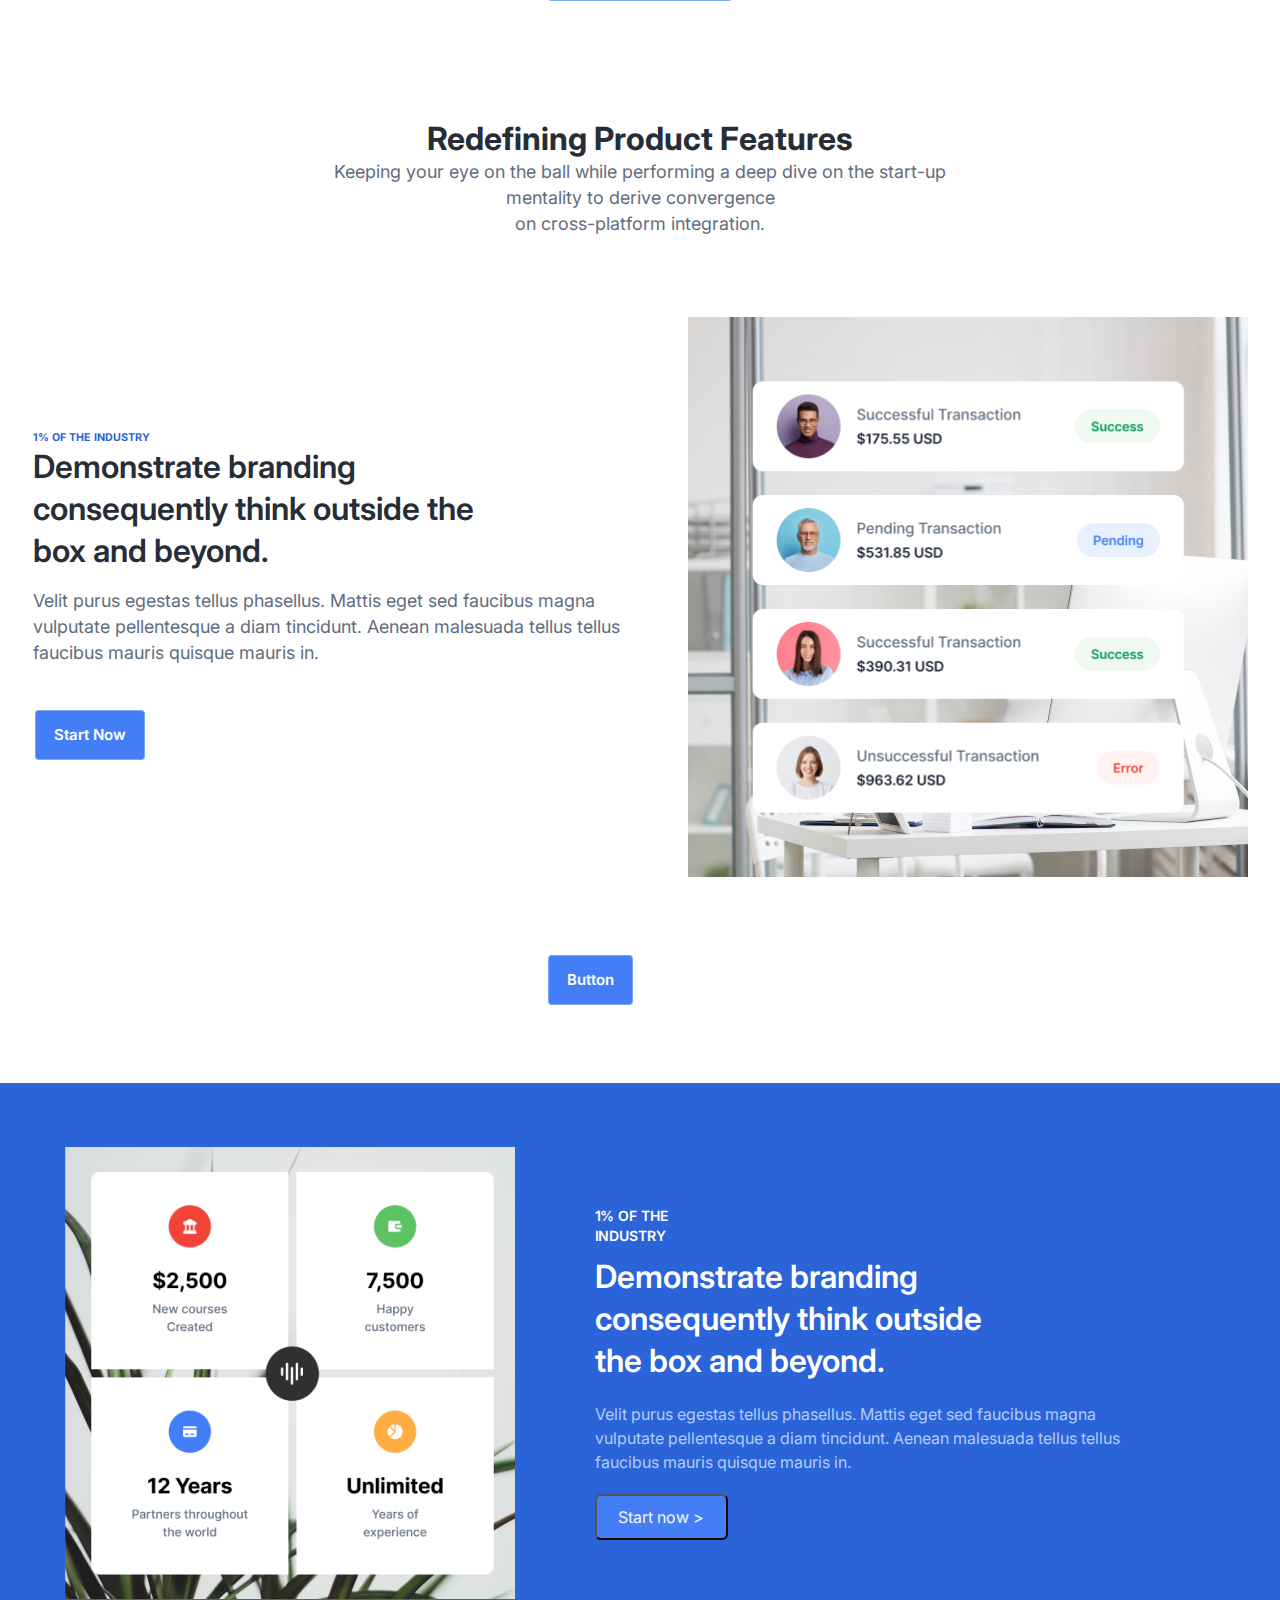
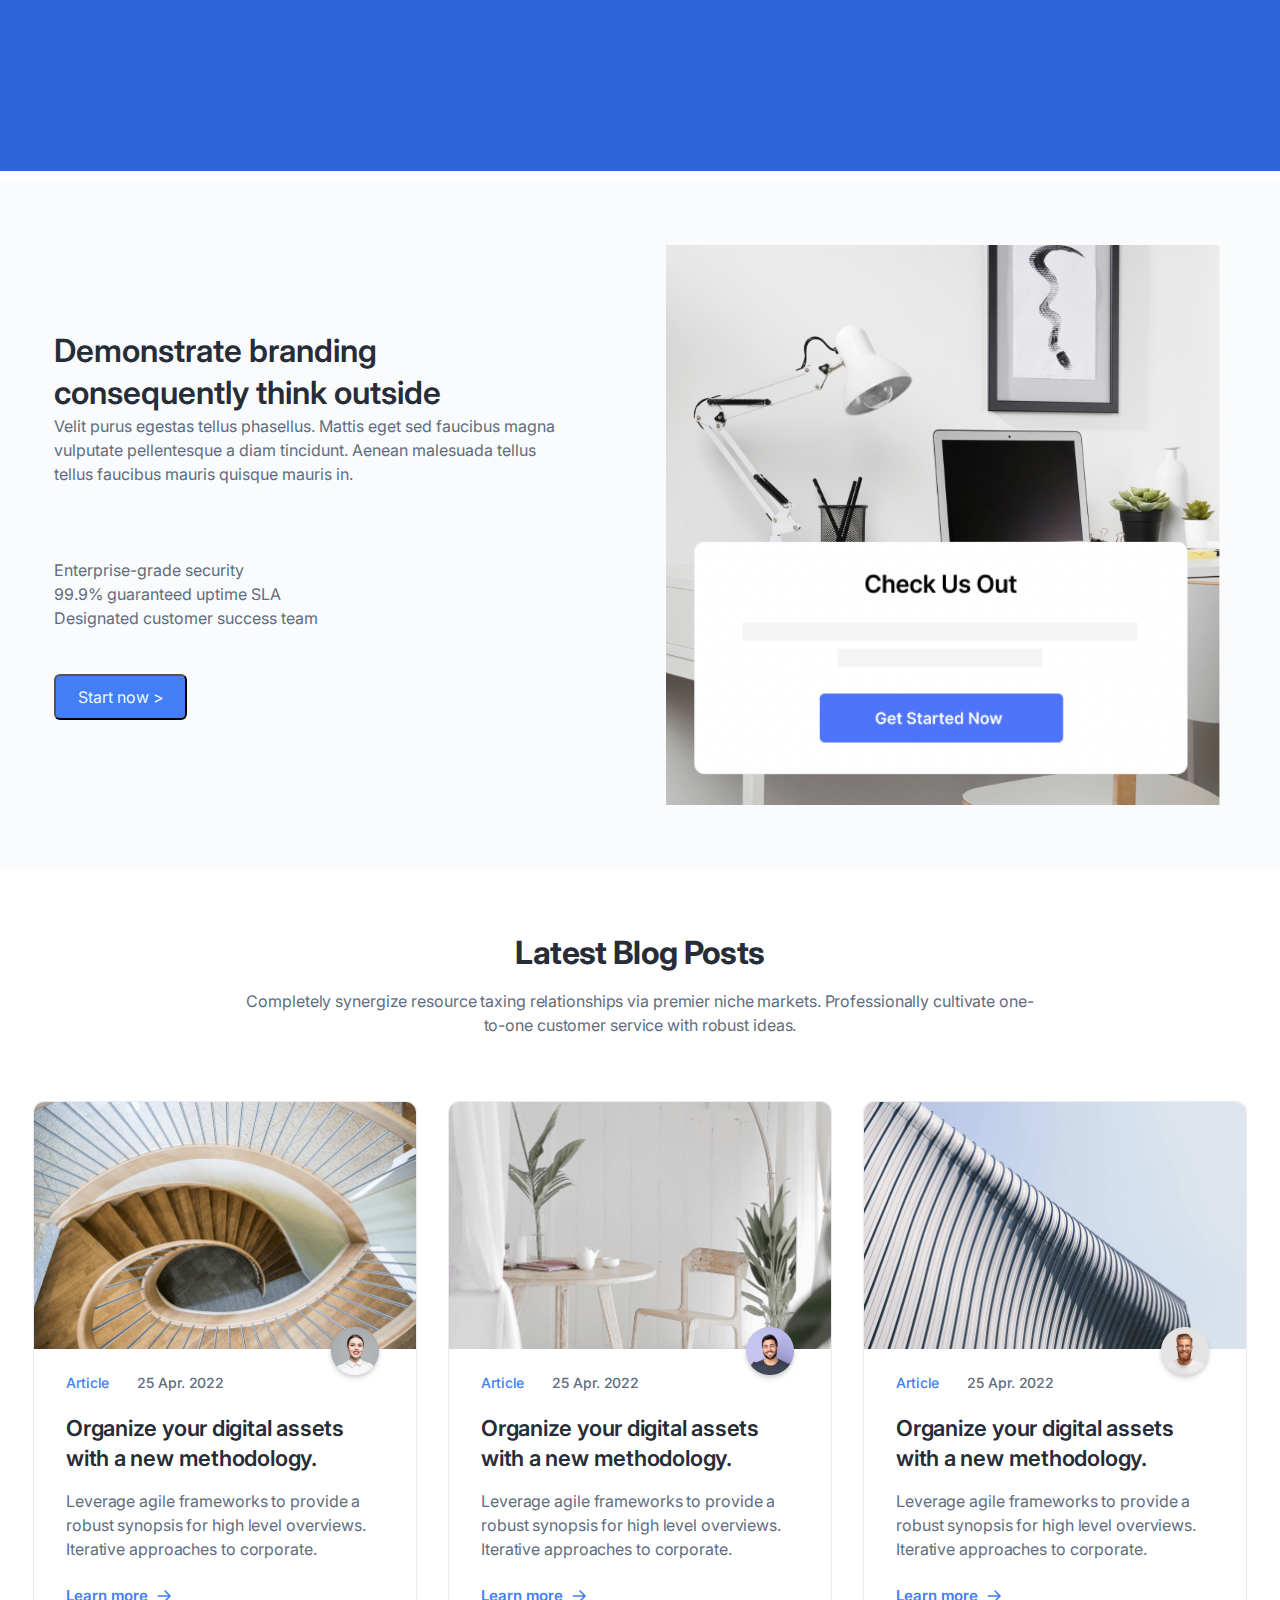
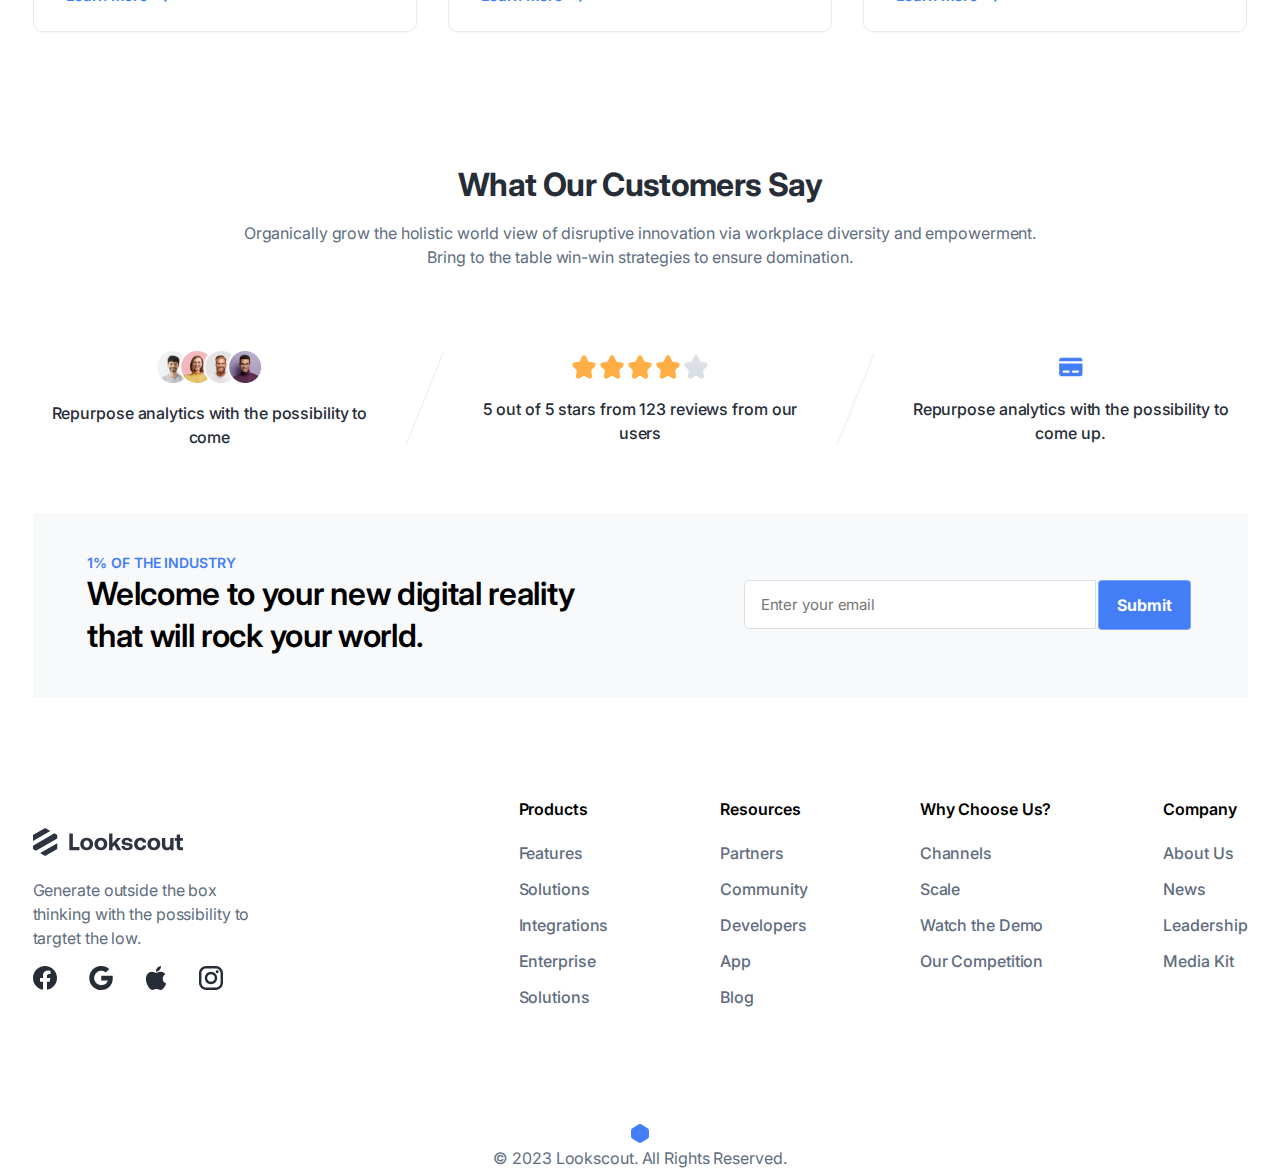
==== commit 862496fc: "Merge branch 'master' into sadik" ====
--- a/index.html
+++ b/index.html
@@ -5,7 +5,6 @@
     <meta charset="UTF-8">
     <meta http-equiv="X-UA-Compatible" content="IE=edge">
     <meta name="viewport" content="width=device-width, initial-scale=1.0">
-
     <!-- Reset CSS -->
     <link rel="stylesheet" href="assets/css/reset.css">
     <!-- Desktop CSS -->
@@ -14,8 +13,7 @@
     <link rel="stylesheet" href="assets/css/tablet.css">
     <!-- Phone CSS -->
     <link rel="stylesheet" href="assets/css/phone.css">
-
-    <!-- Fonts -->
+    <!-- Fonts -->  
     <link rel="preconnect" href="https://fonts.googleapis.com">
     <link rel="preconnect" href="https://fonts.gstatic.com" crossorigin>
     <link href="https://fonts.googleapis.com/css2?family=Inter:wght@400;500;600;700&display=swap" rel="stylesheet">
@@ -28,12 +26,12 @@
 
 <body>
 
-    <!-- Hero Area Start -->
+        <!-- Hero Area Start -->
     <div class="hero-area">
         <div class="container">
             <div class="navbar">
                 <div class="navigation">
-                    <div class="logo"><img src="./assets/img/Lookscout.png" alt="" /></div>
+                    <div class="logo"><img src="./assets/img/Lookscout1.svg" alt="" /></div>
                     <ul>
                         <li><a href="">Home</a></li>
                         <li><a href="">Our Products</a></li>
@@ -178,7 +176,6 @@
                         </div>
                     </div>
                 </div>
-
             </div>
             <div class="all-changes">
                 <button class="btn-blue"><a href="">Button</a></button>
@@ -188,9 +185,30 @@
         <!-- Branding Blue Area Start -->
 
         <section class="branding-blue">
-
-
-
+            <div class="container">
+                <div class="containr">
+                    <span class="item">
+                        <img src="assets/img/years.png" alt="" />
+                    </span>
+                    <div class="branding">
+                        <h5>1% OF THE INDUSTRY </h5>
+                        <p class="box">
+                            Demonstrate branding <br />
+                            consequently think outside <br />
+                            the box and beyond.
+                        </p>
+
+                        <p class="Velit">
+                            Velit purus egestas tellus phasellus. Mattis eget sed faucibus magna
+                            <br />
+                            vulputate pellentesque a diam tincidunt. Aenean malesuada tellus
+                            tellus <br />
+                            faucibus mauris quisque mauris in.
+                        </p>
+                        <button class="buttonn">Start now &gt</button>
+                    </div>
+                </div>
+            </div>
         </section>
 
         <!-- Branding Blue Area End -->
@@ -200,8 +218,31 @@
         <!-- Branding White Area Start -->
 
         <section class="branding-white">
-            <div class="container">
-
+            <div class="containr">
+                <div class="demons">
+                    <h6>
+                        Demonstrate branding <br />
+                        consequently think outside
+                    </h6>
+                    <p>
+                        Velit purus egestas tellus phasellus. Mattis eget sed faucibus magna
+                        <br />
+                        vulputate pellentesque a diam tincidunt. Aenean malesuada tellus
+                        <br />
+                        tellus faucibus mauris quisque mauris in.
+                    </p>
+
+                    <p class="Demons">
+                    <ul>
+                        <li> Enterprise-grade security</li>
+                        <li> 99.9% guaranteed uptime SLA</li>
+                        <li> Designated customer success team</li>
+                    </ul>
+                    </p>
+
+                    <button class="buttonn">Start now &gt</button>
+                </div>
+                <img src="assets/img/pc.png" alt="">
             </div>
         </section>
 
